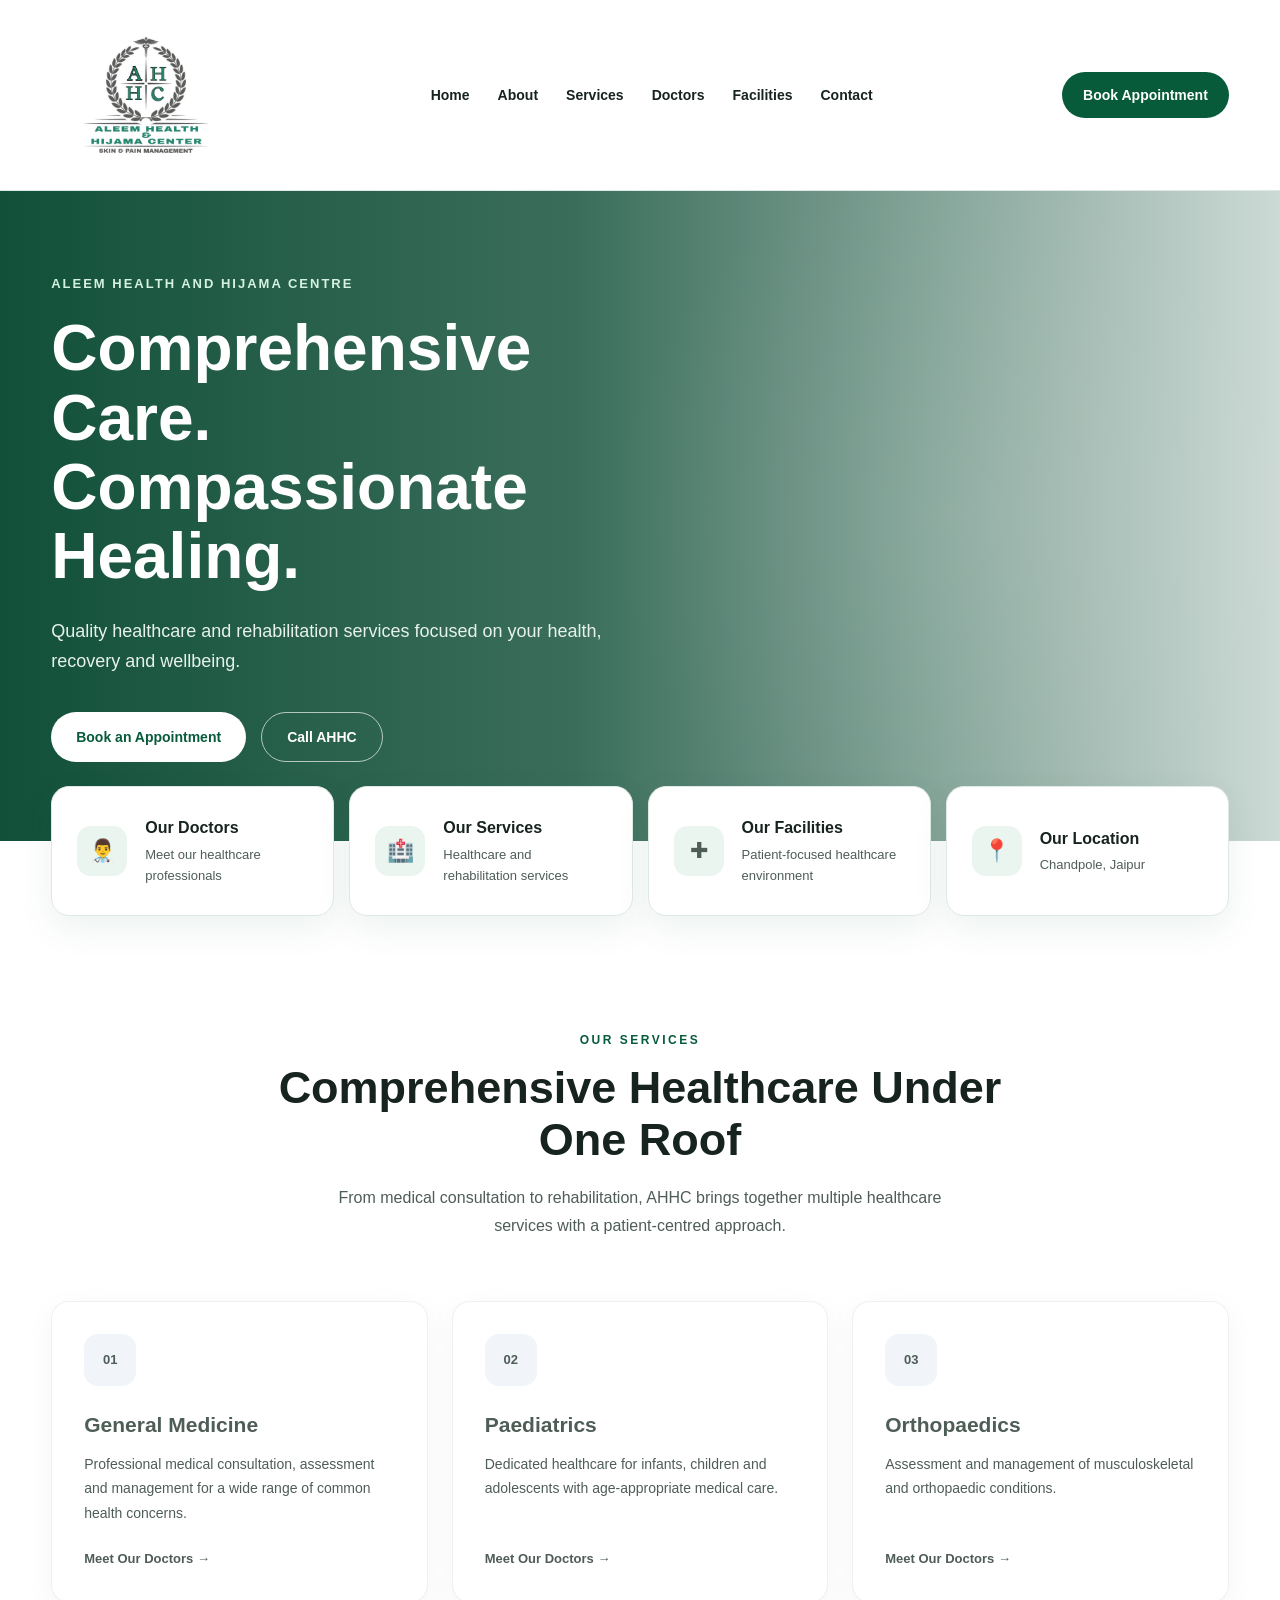
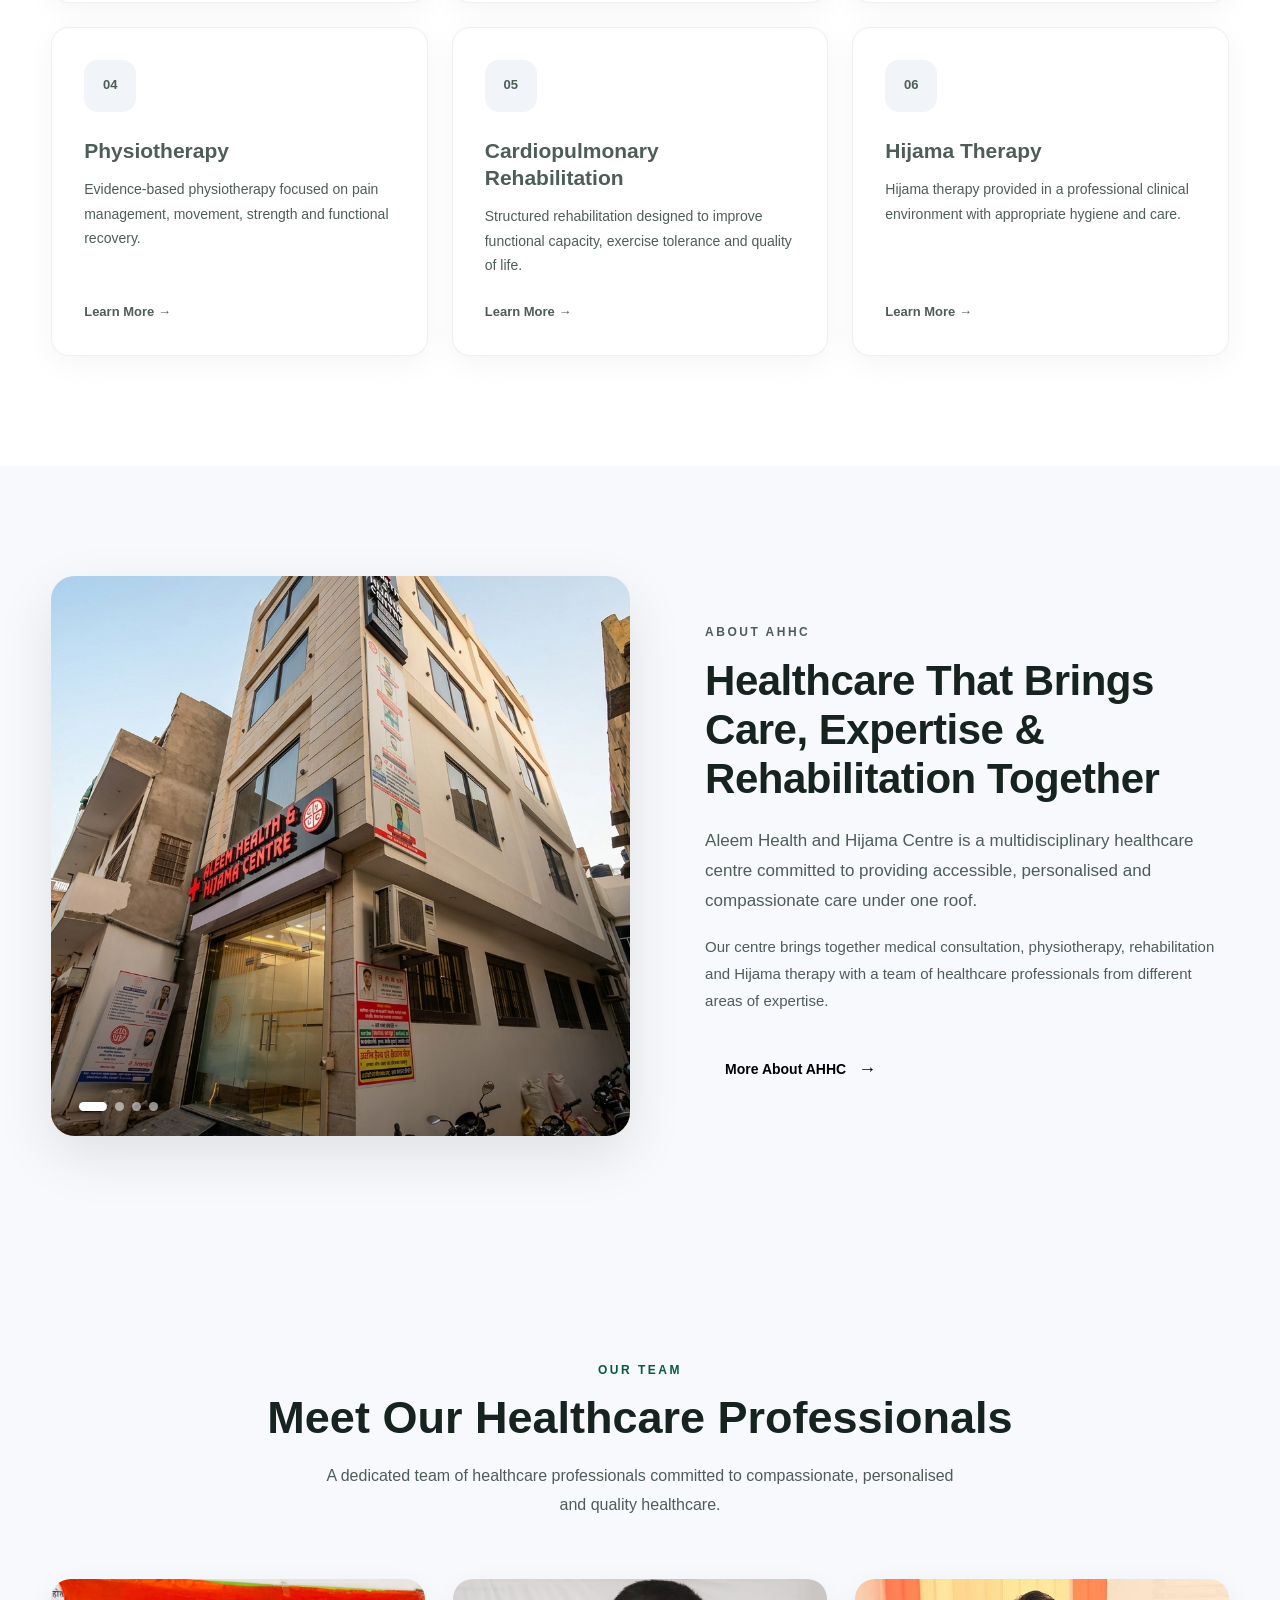
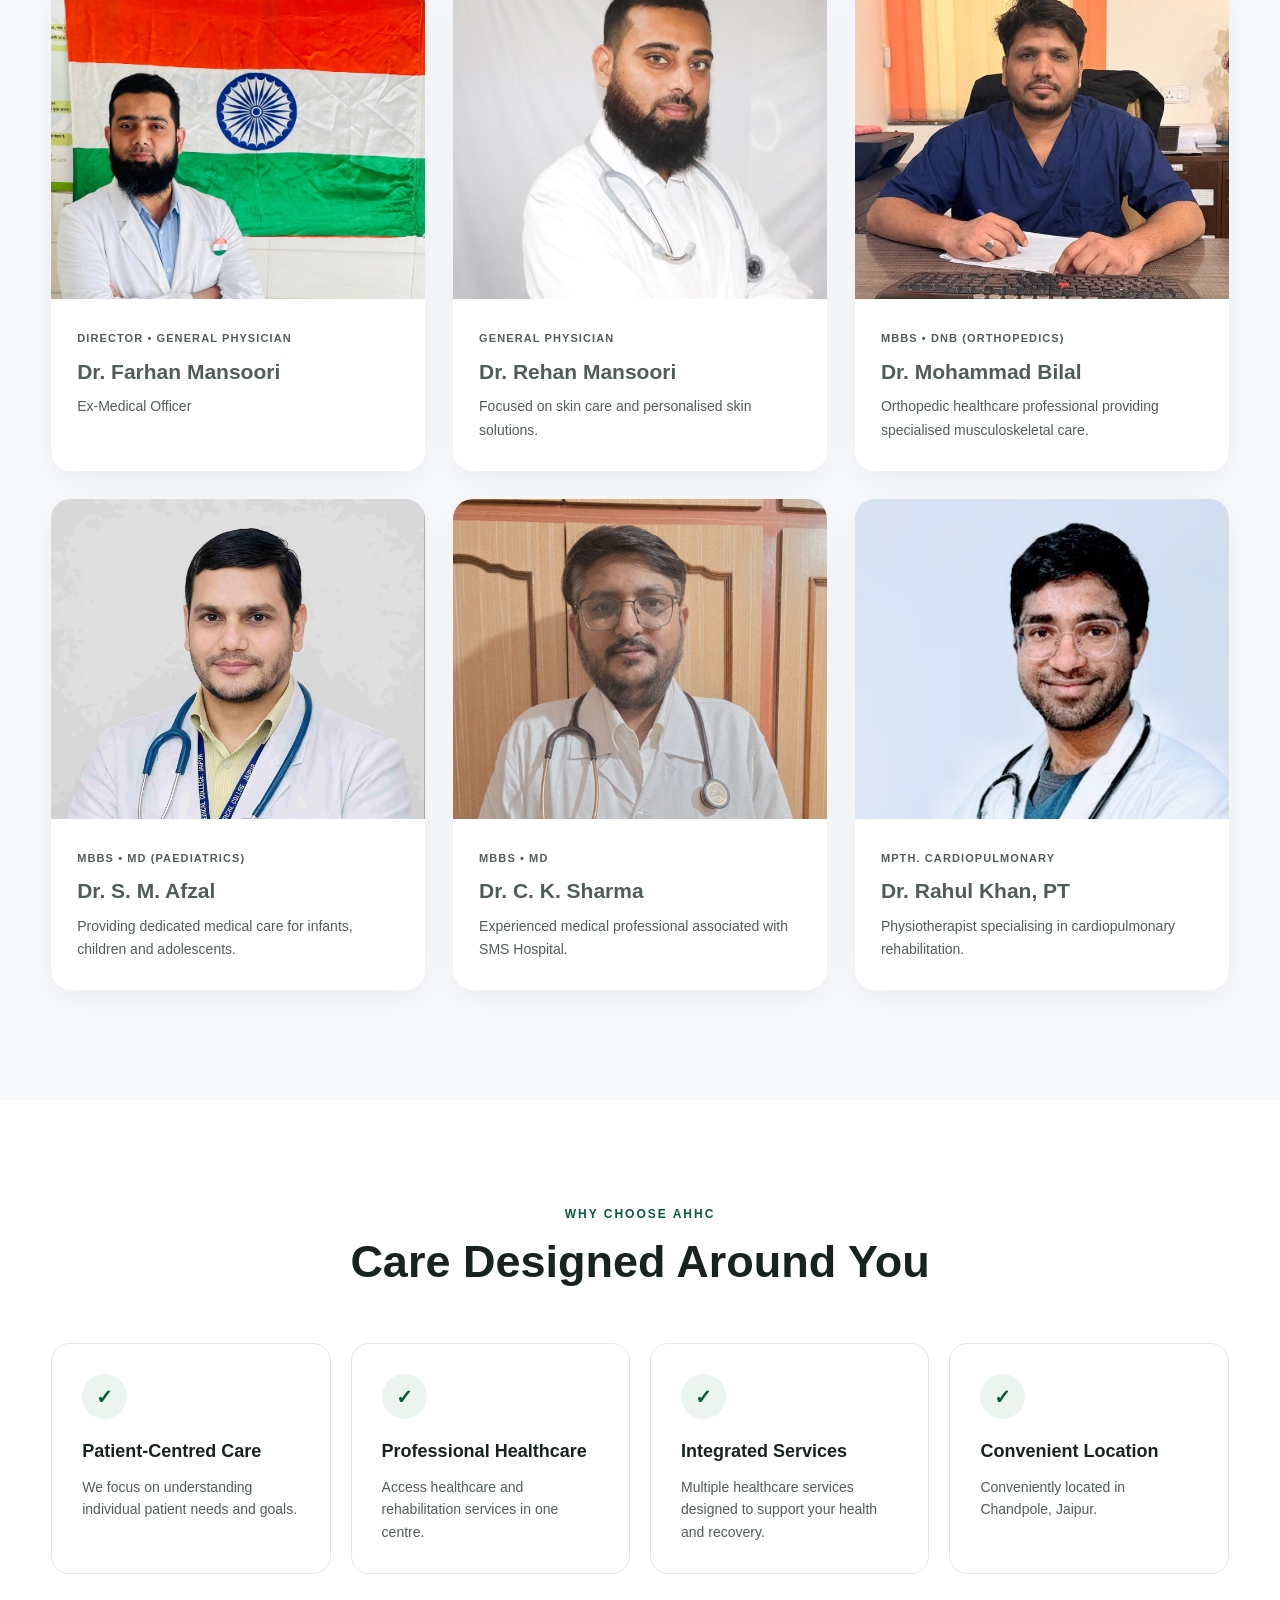
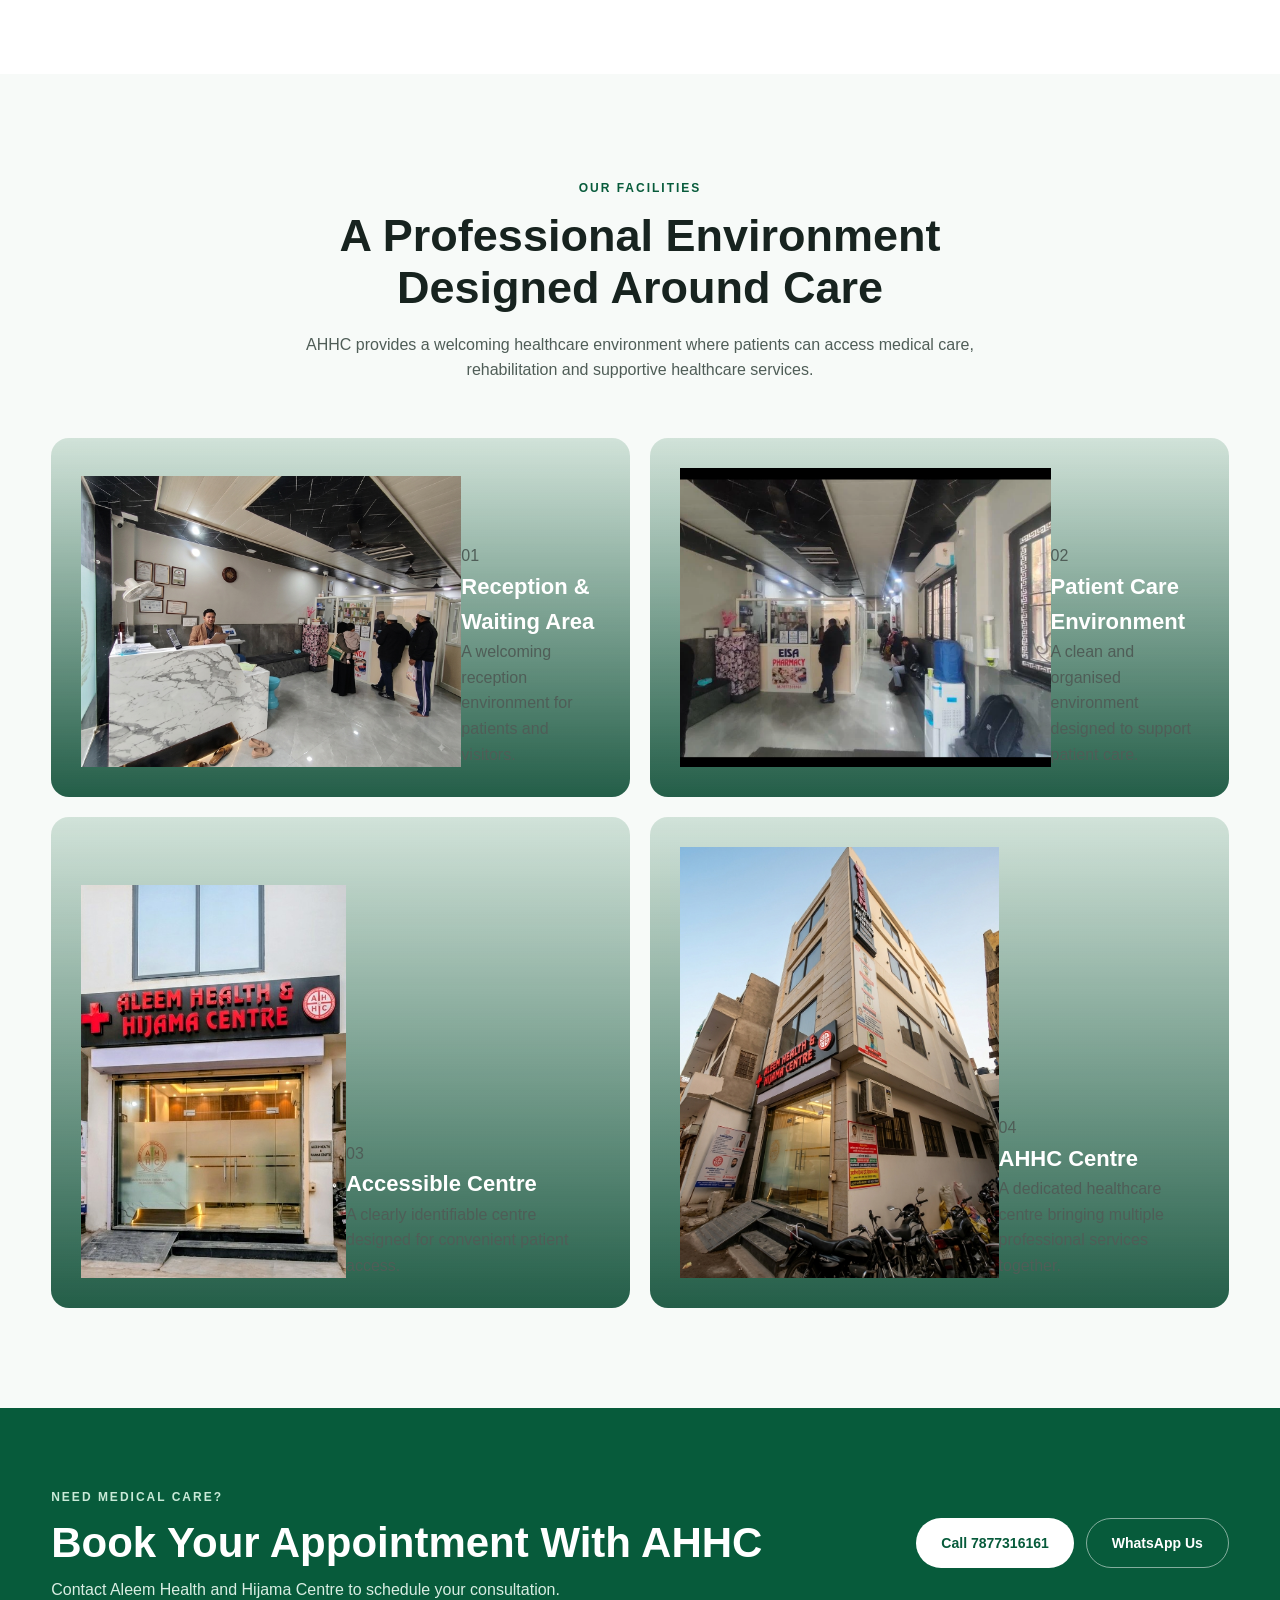
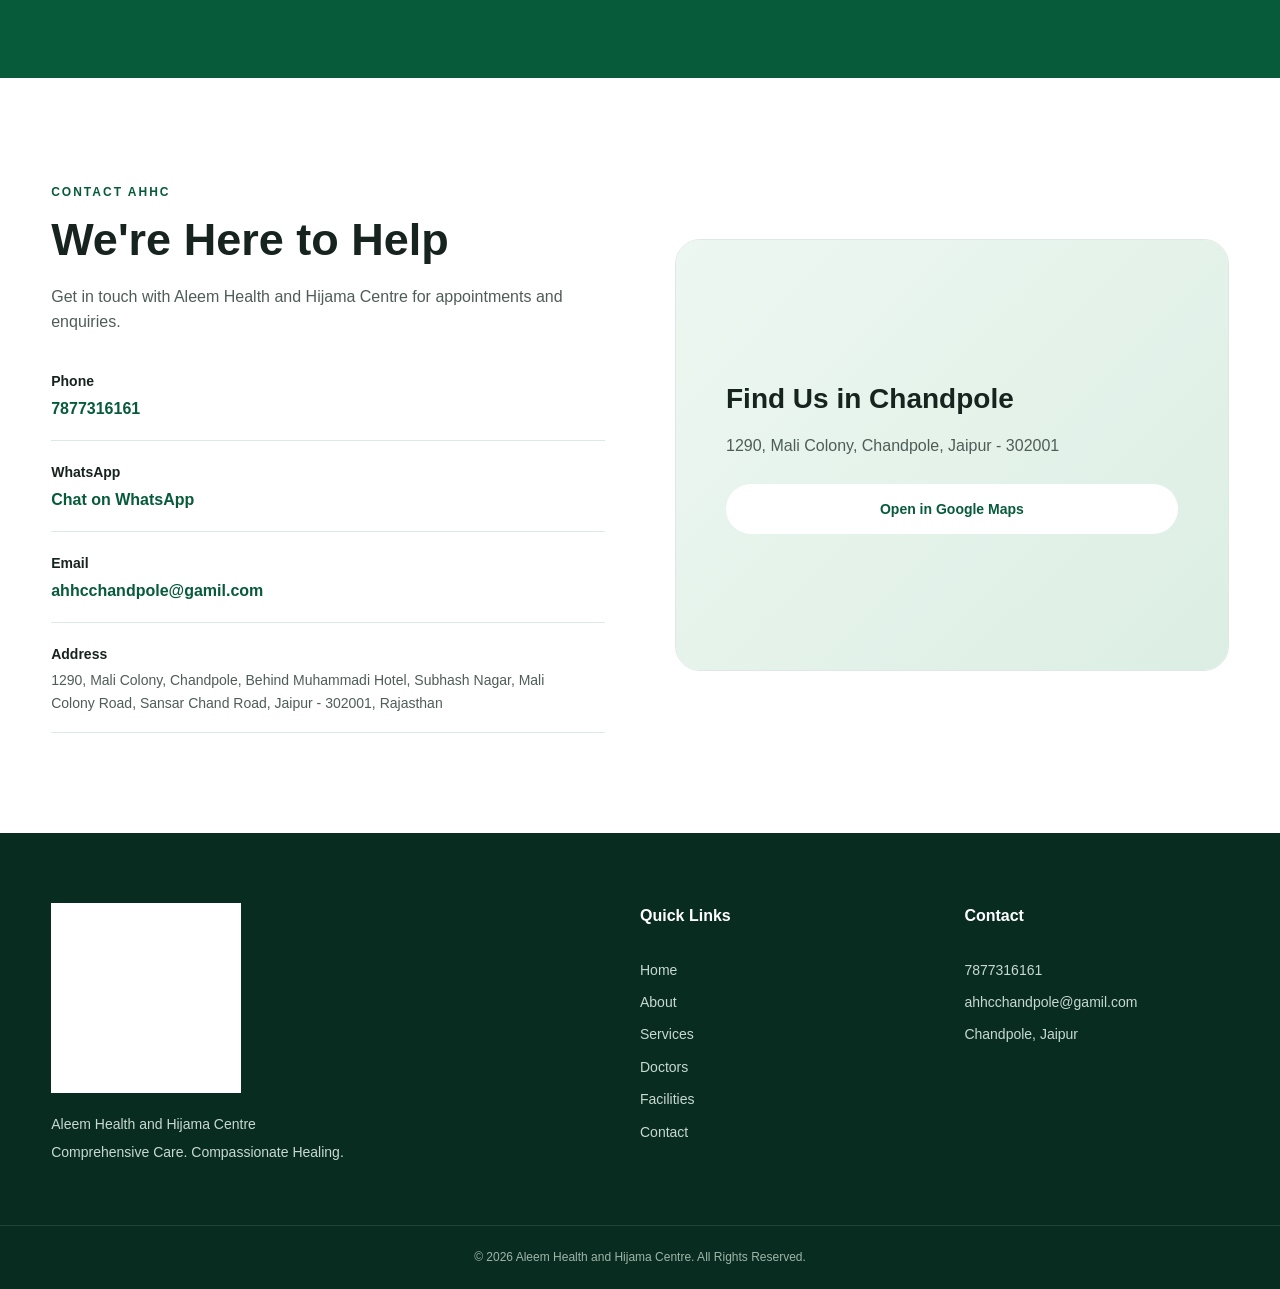
==== index.html @ 887fc0c7 "Update index.html" ====
<!DOCTYPE html>
<html lang="en">

<head>
    <meta charset="UTF-8">

    <meta name="viewport" content="width=device-width, initial-scale=1.0">

    <meta name="description"
        content="Aleem Health and Hijama Centre, Chandpole, Jaipur - Healthcare, Hijama, Physiotherapy and Rehabilitation Services.">

    <meta name="keywords"
        content="Aleem Health and Hijama Centre, AHHC, Hijama, Physiotherapy, Rehabilitation, Chandpole Jaipur">

    <meta name="author" content="Aleem Health and Hijama Centre">

    <title>Aleem Health and Hijama Centre | Chandpole, Jaipur</title>

    <!-- Main CSS -->
    <link rel="stylesheet" href="css/style.css">
</head>

<body>

    <!-- ================= HEADER ================= -->

    <header class="site-header">

        <div class="container header-container">

            <!-- Logo -->
            <a href="index.html" class="logo">
                <img src="images/logo.png"
                    alt="Aleem Health and Hijama Centre Logo">
            </a>

            <!-- Navigation -->
            <nav class="main-nav">

                <a href="#home">Home</a>
                <a href="#about">About</a>
                <a href="#services">Services</a>
                <a href="#doctors">Doctors</a>
                <a href="#facilities">Facilities</a>
                <a href="#contact">Contact</a>

            </nav>

            <!-- Appointment Button -->
            <a href="#appointment" class="header-button">
                Book Appointment
            </a>

            <!-- Mobile Menu Button -->
            <button class="menu-toggle" aria-label="Open Menu">
                ☰
            </button>

        </div>

    </header>


    <!-- ================= HERO SECTION ================= -->

    <main>

        <section class="hero" id="home">

            <div class="hero-overlay"></div>

            <div class="container hero-container">

                <div class="hero-content">

                    <p class="hero-label">
                        ALEEM HEALTH AND HIJAMA CENTRE
                    </p>

                    <h1>
                        Comprehensive Care.<br>
                        Compassionate Healing.
                    </h1>

                    <p class="hero-description">
                        Quality healthcare and rehabilitation services
                        focused on your health, recovery and wellbeing.
                    </p>

                    <div class="hero-buttons">

                        <a href="#appointment" class="primary-button">
                            Book an Appointment
                        </a>

                        <a href="tel:+917877316161" class="secondary-button">
                            Call AHHC
                        </a>

                    </div>

                </div>

            </div>

        </section>


        <!-- ================= QUICK INFORMATION ================= -->

        <section class="quick-info">

            <div class="container quick-info-grid">

                <a href="#doctors" class="info-card">

                    <div class="info-icon">
                        👨‍⚕️
                    </div>

                    <div>
                        <h3>Our Doctors</h3>
                        <p>
                            Meet our healthcare professionals
                        </p>
                    </div>

                </a>


                <a href="#services" class="info-card">

                    <div class="info-icon">
                        🏥
                    </div>

                    <div>
                        <h3>Our Services</h3>
                        <p>
                            Healthcare and rehabilitation services
                        </p>
                    </div>

                </a>


                <a href="#facilities" class="info-card">

                    <div class="info-icon">
                        ✚
                    </div>

                    <div>
                        <h3>Our Facilities</h3>
                        <p>
                            Patient-focused healthcare environment
                        </p>
                    </div>

                </a>


                <a href="#contact" class="info-card">

                    <div class="info-icon">
                        📍
                    </div>

                    <div>
                        <h3>Our Location</h3>
                        <p>
                            Chandpole, Jaipur
                        </p>
                    </div>

                </a>

            </div>

        </section>
        <!-- ================= SERVICES SECTION ================= -->

<section class="services-section" id="services">

    <div class="container">

        <div class="section-heading">

            <span>OUR SERVICES</span>

            <h2>
                Comprehensive Healthcare Under One Roof
            </h2>

            <p>
                From medical consultation to rehabilitation,
                AHHC brings together multiple healthcare
                services with a patient-centred approach.
            </p>

        </div>


        <div class="services-grid">


            <!-- ================= SERVICE 1 ================= -->

            <article class="service-card">

                <div class="service-icon">
                    <span>01</span>
                </div>

                <div class="service-content">

                    <h3>
                        General Medicine
                    </h3>

                    <p>
                        Professional medical consultation,
                        assessment and management for a wide
                        range of common health concerns.
                    </p>

                    <a href="#doctors">
                        Meet Our Doctors →
                    </a>

                </div>

            </article>


            <!-- ================= SERVICE 2 ================= -->

            <article class="service-card">

                <div class="service-icon">
                    <span>02</span>
                </div>

                <div class="service-content">

                    <h3>
                        Paediatrics
                    </h3>

                    <p>
                        Dedicated healthcare for infants,
                        children and adolescents with
                        age-appropriate medical care.
                    </p>

                    <a href="#doctors">
                        Meet Our Doctors →
                    </a>

                </div>

            </article>


            <!-- ================= SERVICE 3 ================= -->

            <article class="service-card">

                <div class="service-icon">
                    <span>03</span>
                </div>

                <div class="service-content">

                    <h3>
                        Orthopaedics
                    </h3>

                    <p>
                        Assessment and management of
                        musculoskeletal and orthopaedic
                        conditions.
                    </p>

                    <a href="#doctors">
                        Meet Our Doctors →
                    </a>

                </div>

            </article>


            <!-- ================= SERVICE 4 ================= -->

            <article class="service-card">

                <div class="service-icon">
                    <span>04</span>
                </div>

                <div class="service-content">

                    <h3>
                        Physiotherapy
                    </h3>

                    <p>
                        Evidence-based physiotherapy focused
                        on pain management, movement,
                        strength and functional recovery.
                    </p>

                    <a href="#contact">
                        Learn More →
                    </a>

                </div>

            </article>


            <!-- ================= SERVICE 5 ================= -->

            <article class="service-card">

                <div class="service-icon">
                    <span>05</span>
                </div>

                <div class="service-content">

                    <h3>
                        Cardiopulmonary Rehabilitation
                    </h3>

                    <p>
                        Structured rehabilitation designed
                        to improve functional capacity,
                        exercise tolerance and quality of life.
                    </p>

                    <a href="#contact">
                        Learn More →
                    </a>

                </div>

            </article>


            <!-- ================= SERVICE 6 ================= -->

            <article class="service-card">

                <div class="service-icon">
                    <span>06</span>
                </div>

                <div class="service-content">

                    <h3>
                        Hijama Therapy
                    </h3>

                    <p>
                        Hijama therapy provided in a
                        professional clinical environment
                        with appropriate hygiene and care.
                    </p>

                    <a href="#contact">
                        Learn More →
                    </a>

                </div>

            </article>


        </div>

    </div>

</section>
<!-- ================= ABOUT AHHC SECTION ================= -->

<section class="about-section" id="about">

    <div class="container">

        <div class="about-layout">


            <!-- ================= IMAGE SLIDESHOW ================= -->

            <div class="about-gallery">

                <div class="about-slider" aria-label="AHHC Centre Gallery">


                    <!-- Slide 1 -->

                    <div class="about-slide active">

                        <img
                            src="images/ahhc-building.png"
                            alt="Aleem Health and Hijama Centre building"
                        >

                    </div>


                    <!-- Slide 2 -->

                    <div class="about-slide">

                        <img
                            src="images/ahhc-reception.png"
                            alt="Reception area at Aleem Health and Hijama Centre"
                        >

                    </div>


                    <!-- Slide 3 -->

                    <div class="about-slide">

                        <img
                            src="images/ahhc-entrance.png"
                            alt="Entrance of Aleem Health and Hijama Centre"
                        >

                    </div>


                    <!-- Slide 4 -->

                    <div class="about-slide">

                        <img
                            src="images/ahhc-interior.png"
                            alt="Interior corridor of Aleem Health and Hijama Centre"
                        >

                    </div>


                    <!-- Slide Indicators -->

                    <div class="about-dots">

                        <button
                            class="about-dot active"
                            type="button"
                            aria-label="Show slide 1"
                            data-slide="0">
                        </button>

                        <button
                            class="about-dot"
                            type="button"
                            aria-label="Show slide 2"
                            data-slide="1">
                        </button>

                        <button
                            class="about-dot"
                            type="button"
                            aria-label="Show slide 3"
                            data-slide="2">
                        </button>

                        <button
                            class="about-dot"
                            type="button"
                            aria-label="Show slide 4"
                            data-slide="3">
                        </button>

                    </div>

                </div>

            </div>


            <!-- ================= ABOUT CONTENT ================= -->

            <div class="about-content">

                <span class="about-label">
                    ABOUT AHHC
                </span>


                <h2>
                    Healthcare That Brings
                    Care, Expertise &amp;
                    Rehabilitation Together
                </h2>


                <p class="about-intro">

                    Aleem Health and Hijama Centre is a
                    multidisciplinary healthcare centre committed
                    to providing accessible, personalised and
                    compassionate care under one roof.

                </p>


                <p>

                    Our centre brings together medical
                    consultation, physiotherapy, rehabilitation
                    and Hijama therapy with a team of healthcare
                    professionals from different areas of
                    expertise.

                </p>


                <!-- More About Hidden Content -->

                <div class="more-about-content" id="more-about-content">

                    <p>

                        At AHHC, we believe that healthcare should
                        look beyond treating a single complaint.
                        Our approach focuses on understanding the
                        individual, identifying their healthcare
                        needs and guiding them towards appropriate
                        professional care.

                    </p>

                    <p>

                        With a patient-centred environment,
                        experienced professionals and a focus on
                        responsible healthcare practices, AHHC aims
                        to make quality healthcare more approachable
                        for individuals and families.

                    </p>

                </div>


                <!-- More About Button -->

                <button
                    class="more-about-button"
                    id="more-about-button"
                    type="button"
                    aria-expanded="false"
                    aria-controls="more-about-content">

                    <span>
                        More About AHHC
                    </span>

                    <span class="more-about-arrow">
                        →
                    </span>

                </button>


            </div>

        </div>

    </div>

</section>
<!-- ================= DOCTORS SECTION ================= -->

<section class="doctors-section" id="doctors">

    <div class="container">

        <div class="section-heading">

            <span>OUR TEAM</span>

            <h2>
                Meet Our Healthcare Professionals
            </h2>

            <p>
                A dedicated team of healthcare professionals committed
                to compassionate, personalised and quality healthcare.
            </p>

        </div>


        <div class="doctors-grid">


            <!-- ================= DR. FARHAN MANSOORI ================= -->

            <article class="doctor-card">

                <div class="doctor-image">

                    <img
                        src="images/doctors/dr-farhan-mansoori.jpg"
                        alt="Dr. Farhan Mansoori - General Physician"
                    >

                </div>

                <div class="doctor-info">

                    <span>
                        Director • General Physician
                    </span>

                    <h3>
                        Dr. Farhan Mansoori
                    </h3>

                    <p>
                        Ex-Medical Officer
                    </p>

                </div>

            </article>


            <!-- ================= DR. REHAN MANSOORI ================= -->

            <article class="doctor-card">

                <div class="doctor-image">

                    <img
                        src="images/doctors/dr-rehan-mansoori.jpg"
                        alt="Dr. Rehan Mansoori - General Physician"
                    >

                </div>

                <div class="doctor-info">

                    <span>
                        General Physician
                    </span>

                    <h3>
                        Dr. Rehan Mansoori
                    </h3>

                    <p>
                        Focused on skin care and personalised
                        skin solutions.
                    </p>

                </div>

            </article>


            <!-- ================= DR. MOHAMMAD BILAL ================= -->

            <article class="doctor-card">

                <div class="doctor-image">

                    <img
                        src="images/doctors/dr-mohammad-bilal.jpg"
                        alt="Dr. Mohammad Bilal - Orthopedic Specialist"
                    >

                </div>

                <div class="doctor-info">

                    <span>
                        MBBS • DNB (Orthopedics)
                    </span>

                    <h3>
                        Dr. Mohammad Bilal
                    </h3>

                    <p>
                        Orthopedic healthcare professional providing
                        specialised musculoskeletal care.
                    </p>

                </div>

            </article>


            <!-- ================= DR. S. M. AFZAL ================= -->

            <article class="doctor-card">

                <div class="doctor-image">

                    <img
                        src="images/doctors/dr-s-m-afzal.jpg"
                        alt="Dr. S. M. Afzal - Paediatrician"
                    >

                </div>

                <div class="doctor-info">

                    <span>
                        MBBS • MD (Paediatrics)
                    </span>

                    <h3>
                        Dr. S. M. Afzal
                    </h3>

                    <p>
                        Providing dedicated medical care for infants,
                        children and adolescents.
                    </p>

                </div>

            </article>


            <!-- ================= DR. C. K. SHARMA ================= -->

            <article class="doctor-card">

                <div class="doctor-image">

                    <img
                        src="images/doctors/dr-c-k-sharma.jpg"
                        alt="Dr. C. K. Sharma"
                    >

                </div>

                <div class="doctor-info">

                    <span>
                        MBBS • MD
                    </span>

                    <h3>
                        Dr. C. K. Sharma
                    </h3>

                    <p>
                        Experienced medical professional associated
                        with SMS Hospital.
                    </p>

                </div>

            </article>


            <!-- ================= DR. RAHUL KHAN ================= -->

            <article class="doctor-card">

                <div class="doctor-image">

                    <img
                        src="images/doctors/dr-rahul-khan-pt.jpg"
                        alt="Dr. Rahul Khan - Physiotherapist"
                    >

                </div>

                <div class="doctor-info">

                    <span>
                        MPTh. Cardiopulmonary
                    </span>

                    <h3>
                        Dr. Rahul Khan, PT
                    </h3>

                    <p>
                        Physiotherapist specialising in
                        cardiopulmonary rehabilitation.
                    </p>

                </div>

            </article>


        </div>

    </div>

</section>



        <!-- ================= WHY CHOOSE US ================= -->

        <section class="why-us-section">

            <div class="container">

                <div class="section-heading">

                    <span>WHY CHOOSE AHHC</span>

                    <h2>
                        Care Designed Around You
                    </h2>

                </div>


                <div class="why-us-grid">

                    <div class="why-card">

                        <div class="why-icon">
                            ✓
                        </div>

                        <h3>
                            Patient-Centred Care
                        </h3>

                        <p>
                            We focus on understanding individual
                            patient needs and goals.
                        </p>

                    </div>


                    <div class="why-card">

                        <div class="why-icon">
                            ✓
                        </div>

                        <h3>
                            Professional Healthcare
                        </h3>

                        <p>
                            Access healthcare and rehabilitation
                            services in one centre.
                        </p>

                    </div>


                    <div class="why-card">

                        <div class="why-icon">
                            ✓
                        </div>

                        <h3>
                            Integrated Services
                        </h3>

                        <p>
                            Multiple healthcare services designed
                            to support your health and recovery.
                        </p>

                    </div>


                    <div class="why-card">

                        <div class="why-icon">
                            ✓
                        </div>

                        <h3>
                            Convenient Location
                        </h3>

                        <p>
                            Conveniently located in Chandpole,
                            Jaipur.
                        </p>

                    </div>

                </div>

            </div>

        </section>

<!-- ================= FACILITIES SECTION ================= -->

<section class="facilities-section" id="facilities">

    <div class="container">

        <div class="section-heading">

            <span>OUR FACILITIES</span>

            <h2>
                A Professional Environment Designed Around Care
            </h2>

            <p>
                AHHC provides a welcoming healthcare environment
                where patients can access medical care,
                rehabilitation and supportive healthcare services.
            </p>

        </div>


        <div class="facilities-grid">


            <!-- ================= FACILITY 1 ================= -->

            <article class="facility-card facility-large">

                <div class="facility-image">

                    <img
                        src="images/ahhc-reception.png"
                        alt="Reception and waiting area at AHHC"
                    >

                </div>

                <div class="facility-overlay">

                    <span>
                        01
                    </span>

                    <h3>
                        Reception &amp; Waiting Area
                    </h3>

                    <p>
                        A welcoming reception environment
                        for patients and visitors.
                    </p>

                </div>

            </article>


            <!-- ================= FACILITY 2 ================= -->

            <article class="facility-card">

                <div class="facility-image">

                    <img
                        src="images/ahhc-interior.png"
                        alt="Interior area of AHHC"
                    >

                </div>

                <div class="facility-overlay">

                    <span>
                        02
                    </span>

                    <h3>
                        Patient Care Environment
                    </h3>

                    <p>
                        A clean and organised environment
                        designed to support patient care.
                    </p>

                </div>

            </article>


            <!-- ================= FACILITY 3 ================= -->

            <article class="facility-card">

                <div class="facility-image">

                    <img
                        src="images/ahhc-entrance.png"
                        alt="Main entrance of AHHC"
                    >

                </div>

                <div class="facility-overlay">

                    <span>
                        03
                    </span>

                    <h3>
                        Accessible Centre
                    </h3>

                    <p>
                        A clearly identifiable centre designed
                        for convenient patient access.
                    </p>

                </div>

            </article>


            <!-- ================= FACILITY 4 ================= -->

            <article class="facility-card facility-wide">

                <div class="facility-image">

                    <img
                        src="images/ahhc-building.png"
                        alt="Aleem Health and Hijama Centre building"
                    >

                </div>

                <div class="facility-overlay">

                    <span>
                        04
                    </span>

                    <h3>
                        AHHC Centre
                    </h3>

                    <p>
                        A dedicated healthcare centre bringing
                        multiple professional services together.
                    </p>

                </div>

            </article>


        </div>

    </div>

</section>



        <!-- ================= APPOINTMENT CTA ================= -->

        <section class="appointment-section" id="appointment">

            <div class="container appointment-container">

                <div>

                    <span>
                        NEED MEDICAL CARE?
                    </span>

                    <h2>
                        Book Your Appointment With AHHC
                    </h2>

                    <p>
                        Contact Aleem Health and Hijama Centre
                        to schedule your consultation.
                    </p>

                </div>


                <div class="appointment-buttons">

                    <a href="tel:+917877316161"
                        class="primary-button">
                        Call 7877316161
                    </a>

                    <a href="https://wa.me/917877316161"
                        target="_blank"
                        class="secondary-button">
                        WhatsApp Us
                    </a>

                </div>

            </div>

        </section>


        <!-- ================= CONTACT SECTION ================= -->

        <section class="contact-section" id="contact">

            <div class="container contact-grid">

                <div class="contact-content">

                    <span class="section-label">
                        CONTACT AHHC
                    </span>

                    <h2>
                        We're Here to Help
                    </h2>

                    <p>
                        Get in touch with Aleem Health and Hijama
                        Centre for appointments and enquiries.
                    </p>


                    <div class="contact-details">

                        <div class="contact-item">

                            <strong>
                                Phone
                            </strong>

                            <a href="tel:+917877316161">
                                7877316161
                            </a>

                        </div>


                        <div class="contact-item">

                            <strong>
                                WhatsApp
                            </strong>

                            <a href="https://wa.me/917877316161"
                                target="_blank">
                                Chat on WhatsApp
                            </a>

                        </div>


                        <div class="contact-item">

                            <strong>
                                Email
                            </strong>

                            <a href="mailto:ahhcchandpole@gamil.com">
                                ahhcchandpole@gamil.com
                            </a>

                        </div>


                        <div class="contact-item">

                            <strong>
                                Address
                            </strong>

                            <p>
                                1290, Mali Colony, Chandpole,
                                Behind Muhammadi Hotel,
                                Subhash Nagar, Mali Colony Road,
                                Sansar Chand Road,
                                Jaipur - 302001, Rajasthan
                            </p>

                        </div>

                    </div>

                </div>


                <!-- Google Map will be added later -->

                <div class="map-container">

                    <div class="map-placeholder">

                        <h3>
                            Find Us in Chandpole
                        </h3>

                        <p>
                            1290, Mali Colony, Chandpole,
                            Jaipur - 302001
                        </p>

                        <a href="https://www.google.com/maps/search/?api=1&query=Aleem+Health+and+Hijama+Centre+Chandpole+Jaipur"
                            target="_blank"
                            class="primary-button">
                            Open in Google Maps
                        </a>

                    </div>

                </div>

            </div>

        </section>

    </main>


    <!-- ================= FOOTER ================= -->

    <footer class="site-footer">

        <div class="container footer-grid">

            <div class="footer-about">

                <img src="images/logo.png"
                    alt="Aleem Health and Hijama Centre Logo">

                <p>
                    Aleem Health and Hijama Centre
                </p>

                <p>
                    Comprehensive Care. Compassionate Healing.
                </p>

            </div>


            <div class="footer-links">

                <h3>
                    Quick Links
                </h3>

                <a href="#home">Home</a>
                <a href="#about">About</a>
                <a href="#services">Services</a>
                <a href="#doctors">Doctors</a>
                <a href="#facilities">Facilities</a>
                <a href="#contact">Contact</a>

            </div>


            <div class="footer-contact">

                <h3>
                    Contact
                </h3>

                <a href="tel:+917877316161">
                    7877316161
                </a>

                <a href="mailto:ahhcchandpole@gamil.com">
                    ahhcchandpole@gamil.com
                </a>

                <p>
                    Chandpole, Jaipur
                </p>

            </div>

        </div>


        <div class="footer-bottom">

            <p>
                © 2026 Aleem Health and Hijama Centre.
                All Rights Reserved.
            </p>

        </div>

    </footer>


    <!-- JavaScript -->
    
<script src="js/script.js"></script>
</body>
</html>
---- css/style.css ----
/* =========================================================
   AHHC - ALEEM HEALTH AND HIJAMA CENTRE
   Main Stylesheet
   ========================================================= */


/* =========================
   1. RESET & GLOBAL
   ========================= */

* {
    margin: 0;
    padding: 0;
    box-sizing: border-box;
}

:root {
    --primary-green: #075b3b;
    --dark-green: #03452d;
    --light-green: #eaf5ef;

    --navy: #102f55;
    --dark: #17231f;
    --text: #4f5d57;
    --white: #ffffff;
    --light-bg: #f7faf8;
    --border: #dfe9e3;

    --container-width: 1180px;

    --shadow: 0 12px 35px rgba(7, 91, 59, 0.08);
    --radius: 18px;
}

html {
    scroll-behavior: smooth;
}

body {
    font-family: Arial, Helvetica, sans-serif;
    color: var(--text);
    background: var(--white);
    line-height: 1.6;
}

a {
    text-decoration: none;
    color: inherit;
}

img {
    max-width: 100%;
    display: block;
}

button {
    font-family: inherit;
}

.container {
    width: min(92%, var(--container-width));
    margin: 0 auto;
}


/* =========================
   2. HEADER
   ========================= */

.site-header {
    position: sticky;
    top: 0;
    z-index: 1000;

    background: rgba(255, 255, 255, 0.96);
    backdrop-filter: blur(10px);

    border-bottom: 1px solid var(--border);
}

.header-container {
    min-height: 82px;

    display: flex;
    align-items: center;
    justify-content: space-between;

    gap: 30px;
}

.logo img {
    width: 190px;
    height: auto;
}

.main-nav {
    display: flex;
    align-items: center;
    gap: 28px;
}

.main-nav a {
    font-size: 14px;
    font-weight: 600;
    color: var(--dark);

    transition: 0.25s ease;
}

.main-nav a:hover {
    color: var(--primary-green);
}

.header-button {
    background: var(--primary-green);
    color: var(--white);

    padding: 12px 21px;

    border-radius: 30px;

    font-size: 14px;
    font-weight: 700;

    transition: 0.25s ease;
}

.header-button:hover {
    background: var(--dark-green);
    transform: translateY(-2px);
}

.menu-toggle {
    display: none;

    border: none;
    background: none;

    font-size: 28px;
    cursor: pointer;

    color: var(--primary-green);
}


/* =========================
   3. HERO
   ========================= */

.hero {
    position: relative;

    min-height: 650px;

    display: flex;
    align-items: center;

    background:
        linear-gradient(
            90deg,
            rgba(3, 69, 45, 0.94) 0%,
            rgba(3, 69, 45, 0.78) 45%,
            rgba(3, 69, 45, 0.20) 100%
        ),
        url("../images/hero.jpg") center/cover no-repeat;

    overflow: hidden;
}

.hero-overlay {
    position: absolute;
    inset: 0;

    background:
        radial-gradient(
            circle at 75% 50%,
            rgba(255, 255, 255, 0.08),
            transparent 35%
        );
}

.hero-container {
    position: relative;
    z-index: 2;
}

.hero-content {
    max-width: 650px;
    color: var(--white);
}

.hero-label {
    display: inline-block;

    margin-bottom: 20px;

    font-size: 13px;
    font-weight: 700;
    letter-spacing: 2px;

    color: #d5f1e2;
}

.hero h1 {
    font-size: clamp(42px, 5vw, 68px);
    line-height: 1.08;

    margin-bottom: 25px;

    font-weight: 800;
}

.hero-description {
    max-width: 570px;

    font-size: 18px;
    line-height: 1.7;

    color: #e7f2ec;

    margin-bottom: 35px;
}

.hero-buttons {
    display: flex;
    align-items: center;
    gap: 15px;
}


    /* =========================
   BUTTONS
   ========================= */

.primary-button,
.secondary-button {
    display: inline-flex;
    align-items: center;
    justify-content: center;

    min-height: 50px;
    padding: 13px 25px;

    border-radius: 30px;

    font-size: 14px;
    font-weight: 700;

    transition: 0.25s ease;
}

.primary-button {
    background: var(--white);
    color: var(--primary-green);
}

.primary-button:hover {
    transform: translateY(-2px);
    box-shadow: 0 10px 25px rgba(0, 0, 0, 0.15);
}

.secondary-button {
    border: 1px solid rgba(255, 255, 255, 0.65);
    color: var(--white);
}

.secondary-button:hover {
    background: var(--white);
    color: var(--primary-green);
}


/* =========================
   4. QUICK INFO
   ========================= */

.quick-info {
    position: relative;
    z-index: 5;

    margin-top: -55px;
}

.quick-info-grid {
    display: grid;
    grid-template-columns: repeat(4, 1fr);
    gap: 15px;
}

.info-card {
    min-height: 130px;
    padding: 25px;

    display: flex;
    align-items: center;
    gap: 18px;

    background: var(--white);

    border: 1px solid var(--border);
    border-radius: var(--radius);

    box-shadow: var(--shadow);

    transition: 0.25s ease;
}

.info-card:hover {
    transform: translateY(-6px);
    border-color: #bcd8ca;
}

.info-icon {
    width: 50px;
    height: 50px;

    flex-shrink: 0;

    display: flex;
    align-items: center;
    justify-content: center;

    border-radius: 14px;

    background: var(--light-green);

    font-size: 22px;
}

.info-card h3 {
    font-size: 16px;
    color: var(--dark);
    margin-bottom: 4px;
}

.info-card p {
    font-size: 13px;
}


/* =========================
   5. SECTION COMMON
   ========================= */

.services-section,
.about-section,
.doctors-section,
.why-us-section,
.facilities-section,
.contact-section {
    padding: 100px 0;
}

.section-heading {
    max-width: 700px;
    margin: 0 auto 55px;
    text-align: center;
}

.section-heading span,
.section-label {
    display: inline-block;

    margin-bottom: 12px;

    color: var(--primary-green);

    font-size: 12px;
    font-weight: 800;

    letter-spacing: 2px;
}

.section-heading h2,
.about-content h2,
.contact-content h2 {
    color: var(--dark);

    font-size: clamp(32px, 4vw, 45px);
    line-height: 1.15;

    margin-bottom: 18px;
}

.section-heading p {
    font-size: 16px;
    color: var(--text);
}

/* ========================================
   SERVICES SECTION
======================================== */

.services-section {
    padding: 110px 0;
    background: #ffffff;
}


/* ========================================
   SERVICES HEADING
======================================== */

.services-section .section-heading {
    max-width: 760px;
    margin: 0 auto 60px;
    text-align: center;
}

.services-section .section-heading span {
    display: inline-block;
    margin-bottom: 12px;

    font-size: 12px;
    font-weight: 800;
    letter-spacing: 2.5px;
    text-transform: uppercase;
}

.services-section .section-heading h2 {
    margin: 0 0 18px;
}

.services-section .section-heading p {
    max-width: 650px;
    margin: 0 auto;

    line-height: 1.8;
}


/* ========================================
   SERVICES GRID
======================================== */

.services-grid {
    display: grid;

    grid-template-columns: repeat(3, 1fr);

    gap: 24px;
}


/* ========================================
   SERVICE CARD
======================================== */

.service-card {
    position: relative;

    display: flex;
    flex-direction: column;

    min-height: 300px;

    padding: 32px;

    background: #ffffff;

    border: 1px solid rgba(0, 0, 0, 0.06);

    border-radius: 18px;

    box-shadow:
        0 8px 30px rgba(0, 0, 0, 0.045);

    transition:
        transform 0.3s ease,
        box-shadow 0.3s ease;
}

.service-card:hover {
    transform: translateY(-7px);

    box-shadow:
        0 18px 40px rgba(0, 0, 0, 0.09);
}


/* ========================================
   SERVICE NUMBER
======================================== */

.service-icon {
    display: flex;

    align-items: center;
    justify-content: center;

    width: 52px;
    height: 52px;

    margin-bottom: 25px;

    border-radius: 14px;

    background: #f1f5f9;
}

.service-icon span {
    font-size: 13px;
    font-weight: 800;
}


/* ========================================
   SERVICE CONTENT
======================================== */

.service-content {
    display: flex;
    flex-direction: column;

    flex: 1;
}

.service-content h3 {
    margin: 0 0 13px;

    font-size: 21px;

    line-height: 1.3;
}

.service-content p {
    margin: 0 0 24px;

    font-size: 14px;

    line-height: 1.75;
}

.service-content a {
    margin-top: auto;

    font-size: 13px;

    font-weight: 700;

    text-decoration: none;

    transition: opacity 0.3s ease;
}

.service-content a:hover {
    opacity: 0.7;
}


/* ========================================
   TABLET
======================================== */

@media (max-width: 1000px) {

    .services-grid {
        grid-template-columns: repeat(2, 1fr);
    }

}


/* ========================================
   MOBILE
======================================== */

@media (max-width: 650px) {

    .services-section {
        padding: 80px 0;
    }

    .services-grid {
        grid-template-columns: 1fr;
        gap: 20px;
    }

    .service-card {
        min-height: auto;
        padding: 28px;
    }

}
/* =========================
   
/* ========================================
   ABOUT AHHC SECTION
======================================== */

.about-section {
    padding: 110px 0;
    background: #f7f9fc;
}


/* ========================================
   ABOUT LAYOUT
======================================== */

.about-layout {
    display: grid;

    grid-template-columns: 1.05fr 0.95fr;

    align-items: center;

    gap: 75px;
}


/* ========================================
   ABOUT IMAGE SLIDER
======================================== */

.about-gallery {
    width: 100%;
}

.about-slider {
    position: relative;

    width: 100%;
    height: 560px;

    overflow: hidden;

    border-radius: 24px;

    background: #e9eef3;

    box-shadow:
        0 20px 55px rgba(0, 0, 0, 0.10);
}


/* ========================================
   SLIDES
======================================== */

.about-slide {
    position: absolute;

    inset: 0;

    opacity: 0;

    visibility: hidden;

    transition:
        opacity 0.9s ease,
        visibility 0.9s ease;
}

.about-slide.active {
    opacity: 1;

    visibility: visible;

    z-index: 1;
}


/* ========================================
   SLIDE IMAGES
======================================== */

.about-slide img {
    width: 100%;
    height: 100%;

    display: block;

    object-fit: cover;

    transform: scale(1.04);

    transition:
        transform 5s ease;
}

.about-slide.active img {
    transform: scale(1);
}


/* ========================================
   SLIDE OVERLAY
======================================== */

.about-slider::after {
    content: "";

    position: absolute;

    inset: 0;

    z-index: 2;

    pointer-events: none;

    background:
        linear-gradient(
            to bottom,
            transparent 55%,
            rgba(0, 0, 0, 0.30)
        );
}


/* ========================================
   SLIDE INDICATORS
======================================== */

.about-dots {
    position: absolute;

    left: 28px;
    bottom: 25px;

    z-index: 5;

    display: flex;

    align-items: center;

    gap: 8px;
}

.about-dot {
    width: 9px;
    height: 9px;

    padding: 0;

    border: none;

    border-radius: 50%;

    background: rgba(255, 255, 255, 0.55);

    cursor: pointer;

    transition:
        width 0.3s ease,
        background 0.3s ease;
}

.about-dot.active {
    width: 28px;

    border-radius: 10px;

    background: #ffffff;
}


/* ========================================
   ABOUT CONTENT
======================================== */

.about-content {
    max-width: 600px;
}

.about-label {
    display: inline-block;

    margin-bottom: 15px;

    font-size: 12px;

    font-weight: 800;

    letter-spacing: 2.5px;

    text-transform: uppercase;
}


.about-content h2 {
    margin: 0 0 23px;

    font-size: 42px;

    line-height: 1.16;

    letter-spacing: -0.5px;
}


.about-content p {
    margin: 0 0 17px;

    font-size: 15px;

    line-height: 1.8;
}


.about-content .about-intro {
    font-size: 17px;

    line-height: 1.75;
}


/* ========================================
   MORE ABOUT CONTENT
======================================== */

.more-about-content {
    max-height: 0;

    overflow: hidden;

    opacity: 0;

    transition:
        max-height 0.6s ease,
        opacity 0.4s ease;
}

.more-about-content.open {
    max-height: 500px;

    opacity: 1;

    margin-top: 5px;
}


/* ========================================
   MORE ABOUT BUTTON
======================================== */

.more-about-button {
    display: inline-flex;

    align-items: center;

    gap: 12px;

    margin-top: 14px;

    padding: 14px 20px;

    border: none;

    border-radius: 8px;

    background: transparent;

    font-family: inherit;

    font-size: 14px;

    font-weight: 800;

    cursor: pointer;

    transition:
        gap 0.3s ease,
        opacity 0.3s ease;
}

.more-about-button:hover {
    gap: 17px;

    opacity: 0.75;
}

.more-about-arrow {
    font-size: 18px;

    transition:
        transform 0.3s ease;
}

.more-about-button.active .more-about-arrow {
    transform: rotate(90deg);
}


/* ========================================
   TABLET
======================================== */

@media (max-width: 1000px) {

    .about-layout {
        grid-template-columns: 1fr;

        gap: 50px;
    }

    .about-content {
        max-width: 750px;
    }

    .about-slider {
        height: 520px;
    }

    .about-content h2 {
        font-size: 36px;
    }

}


/* ========================================
   MOBILE
======================================== */

@media (max-width: 650px) {

    .about-section {
        padding: 80px 0;
    }

    .about-layout {
        gap: 38px;
    }

    .about-slider {
        height: 420px;

        border-radius: 18px;
    }

    .about-content h2 {
        font-size: 31px;

        line-height: 1.2;
    }

    .about-content .about-intro {
        font-size: 16px;
    }

    .about-content p {
        font-size: 14px;

        line-height: 1.75;
    }

    .about-dots {
        left: 20px;

        bottom: 20px;
    }

}


/* ========================================
   SMALL MOBILE
======================================== */

@media (max-width: 400px) {

    .about-slider {
        height: 360px;
    }

    .about-content h2 {
        font-size: 28px;
    }

}
/* ========================================
   DOCTORS SECTION
======================================== */

.doctors-section {
    padding: 110px 0;
    background: #f7f9fc;
}


/* ========================================
   SECTION HEADING
======================================== */

.doctors-section .section-heading {
    max-width: 760px;
    margin: 0 auto 60px;
    text-align: center;
}

.doctors-section .section-heading span {
    display: inline-block;
    margin-bottom: 12px;

    font-size: 12px;
    font-weight: 800;
    letter-spacing: 2.5px;
    text-transform: uppercase;
}

.doctors-section .section-heading h2 {
    margin: 0 0 18px;
}

.doctors-section .section-heading p {
    max-width: 650px;
    margin: 0 auto;

    line-height: 1.8;
}


/* ========================================
   DOCTORS GRID
======================================== */

.doctors-grid {
    display: grid;
    grid-template-columns: repeat(3, 1fr);
    gap: 28px;
}


/* ========================================
   DOCTOR CARD
======================================== */

.doctor-card {
    position: relative;

    overflow: hidden;

    background: #ffffff;

    border-radius: 20px;

    box-shadow:
        0 8px 30px rgba(0, 0, 0, 0.055);

    transition:
        transform 0.35s ease,
        box-shadow 0.35s ease;
}

.doctor-card:hover {
    transform: translateY(-8px);

    box-shadow:
        0 18px 45px rgba(0, 0, 0, 0.10);
}


/* ========================================
   DOCTOR IMAGE
======================================== */

.doctor-image {
    position: relative;

    width: 100%;
    height: 320px;

    overflow: hidden;

    background: #eef2f6;
}

.doctor-image img {
    width: 100%;
    height: 100%;

    display: block;

    object-fit: cover;
    object-position: center top;

    transition: transform 0.5s ease;
}

.doctor-card:hover .doctor-image img {
    transform: scale(1.04);
}


/* ========================================
   DOCTOR INFORMATION
======================================== */

.doctor-info {
    padding: 25px 26px 28px;
}

.doctor-info span {
    display: inline-block;

    margin-bottom: 10px;

    font-size: 11px;
    font-weight: 800;

    letter-spacing: 1.1px;
    text-transform: uppercase;
}

.doctor-info h3 {
    margin: 0 0 10px;

    font-size: 21px;
    line-height: 1.3;
}

.doctor-info p {
    margin: 0;

    font-size: 14px;
    line-height: 1.7;
}


/* ========================================
   SUBTLE CARD TOP ACCENT
======================================== */

.doctor-card::before {
    content: "";

    position: absolute;

    top: 0;
    left: 0;
    right: 0;

    height: 4px;

    z-index: 2;
}


/* ========================================
   TABLET
======================================== */

@media (max-width: 1000px) {

    .doctors-grid {
        grid-template-columns: repeat(2, 1fr);
    }

}


/* ========================================
   MOBILE
======================================== */

@media (max-width: 650px) {

    .doctors-section {
        padding: 80px 0;
    }

    .doctors-section .section-heading {
        margin-bottom: 40px;
    }

    .doctors-grid {
        grid-template-columns: 1fr;
        gap: 22px;
    }

    .doctor-image {
        height: 340px;
    }

    .doctor-info {
        padding: 23px 22px 25px;
    }

}

/* =========================
   9. WHY CHOOSE US
   ========================= */

.why-us-section {
    background: var(--white);
}

.why-us-grid {
    display: grid;

    grid-template-columns: repeat(4, 1fr);

    gap: 20px;
}

.why-card {
    padding: 30px;

    border: 1px solid var(--border);

    border-radius: var(--radius);

    background: var(--white);

    transition: 0.25s ease;
}

.why-card:hover {
    transform: translateY(-5px);

    box-shadow: var(--shadow);
}

.why-icon {
    width: 45px;
    height: 45px;

    display: flex;
    align-items: center;
    justify-content: center;

    margin-bottom: 18px;

    border-radius: 50%;

    background: var(--light-green);

    color: var(--primary-green);

    font-size: 20px;
    font-weight: 800;
}

.why-card h3 {
    color: var(--dark);

    font-size: 18px;

    margin-bottom: 10px;
}

.why-card p {
    font-size: 14px;
}


/* =========================
   10. FACILITIES
   ========================= */

.facilities-section {
    background: var(--light-bg);
}

.facilities-grid {
    display: grid;

    grid-template-columns: repeat(2, 1fr);

    gap: 20px;
}

.facility-card {
    min-height: 220px;

    padding: 30px;

    display: flex;
    align-items: flex-end;

    border-radius: var(--radius);

    background:
        linear-gradient(
            0deg,
            rgba(3, 69, 45, 0.85),
            rgba(3, 69, 45, 0.05)
        ),
        #dcebe2;

    overflow: hidden;

    transition: 0.25s ease;
}

.facility-card:hover {
    transform: translateY(-5px);
}

.facility-card h3 {
    color: var(--white);

    font-size: 22px;
}


/* =========================
   11. APPOINTMENT CTA
   ========================= */

.appointment-section {
    padding: 75px 0;

    background: var(--primary-green);

    color: var(--white);
}

.appointment-container {
    display: flex;

    align-items: center;
    justify-content: space-between;

    gap: 40px;
}

.appointment-container span {
    font-size: 12px;
    font-weight: 800;

    letter-spacing: 2px;

    color: #c9ead8;
}

.appointment-container h2 {
    margin: 10px 0;

    font-size: clamp(30px, 4vw, 42px);

    line-height: 1.15;
}

.appointment-container p {
    color: #d9ede3;
}

.appointment-buttons {
    display: flex;

    gap: 12px;

    flex-shrink: 0;
}

.appointment-buttons .secondary-button {
    border-color: rgba(255, 255, 255, 0.5);
}


/* =========================
   12. CONTACT
   ========================= */

.contact-grid {
    display: grid;

    grid-template-columns: 1fr 1fr;

    gap: 70px;

    align-items: center;
}

.contact-content h2 {
    margin-bottom: 18px;
}

.contact-content > p {
    margin-bottom: 35px;
}

.contact-details {
    display: grid;

    gap: 20px;
}

.contact-item {
    padding-bottom: 18px;

    border-bottom: 1px solid var(--border);
}

.contact-item strong {
    display: block;

    color: var(--dark);

    font-size: 14px;

    margin-bottom: 4px;
}

.contact-item a {
    color: var(--primary-green);

    font-weight: 600;
}

.contact-item p {
    max-width: 500px;

    font-size: 14px;
}

.map-container {
    min-height: 430px;

    border-radius: 25px;

    overflow: hidden;

    background: var(--light-green);

    border: 1px solid var(--border);
}

.map-placeholder {
    height: 100%;
    min-height: 430px;

    padding: 50px;

    display: flex;
    flex-direction: column;
    justify-content: center;

    background:
        linear-gradient(
            135deg,
            #edf7f1,
            #dceee4
        );
}

.map-placeholder h3 {
    color: var(--dark);

    font-size: 28px;

    margin-bottom: 12px;
}

.map-placeholder p {
    margin-bottom: 25px;
}


/* =========================
   13. FOOTER
   ========================= */

.site-footer {
    padding-top: 70px;

    background: #082d20;

    color: #c8d8d1;
}

.footer-grid {
    display: grid;

    grid-template-columns: 2fr 1fr 1fr;

    gap: 60px;

    padding-bottom: 55px;
}

.footer-about img {
    width: 190px;

    margin-bottom: 20px;

    filter: brightness(0) invert(1);
}

.footer-about p {
    max-width: 360px;

    font-size: 14px;

    margin-bottom: 6px;
}

.footer-grid h3 {
    color: var(--white);

    font-size: 16px;

    margin-bottom: 20px;
}

.footer-links,
.footer-contact {
    display: flex;

    flex-direction: column;

    align-items: flex-start;

    gap: 10px;
}

.footer-links a,
.footer-contact a {
    font-size: 14px;

    transition: 0.2s ease;
}

.footer-links a:hover,
.footer-contact a:hover {
    color: var(--white);
}

.footer-contact p {
    font-size: 14px;
}

.footer-bottom {
    padding: 22px 0;

    border-top: 1px solid rgba(255, 255, 255, 0.1);

    text-align: center;
}

.footer-bottom p {
    font-size: 12px;

    color: #9fb4aa;
}


/* =========================
   14. MOBILE NAVIGATION
   ========================= */

@media (max-width: 900px) {

    .main-nav,
    .header-button {
        display: none;
    }

    .menu-toggle {
        display: block;
    }

    .header-container {
        min-height: 72px;
    }

    .logo img {
        width: 165px;
    }

    .quick-info-grid {
        grid-template-columns: repeat(2, 1fr);
    }

    .why-us-grid {
        grid-template-columns: repeat(2, 1fr);
    }

    .doctors-grid {
        grid-template-columns: repeat(2, 1fr);
    }

    .about-grid,
    .contact-grid {
        gap: 40px;
    }

    .appointment-container {
        flex-direction: column;
        align-items: flex-start;
    }
}


/* =========================
   15. TABLET
   ========================= */

@media (max-width: 700px) {

    .hero {
        min-height: 600px;

        background:
            linear-gradient(
                90deg,
                rgba(3, 69, 45, 0.92),
                rgba(3, 69, 45, 0.65)
            ),
            url("../images/hero.jpg") center/cover no-repeat;
    }

    .hero h1 {
        font-size: 42px;
    }

    .hero-description {
        font-size: 16px;
    }

    .services-section,
    .about-section,
    .doctors-section,
    .why-us-section,
    .facilities-section,
    .contact-section {
        padding: 75px 0;
    }

    .about-grid,
    .contact-grid {
        grid-template-columns: 1fr;
    }

    .about-image {
        min-height: 350px;
    }

    .facilities-grid {
        grid-template-columns: 1fr;
    }

    .footer-grid {
        grid-template-columns: 1fr 1fr;
    }
}


/* =========================
   16. MOBILE
   ========================= */

@media (max-width: 520px) {

    .container {
        width: min(90%, var(--container-width));
    }

    .hero {
        min-height: 650px;
    }

    .hero h1 {
        font-size: 38px;
    }

    .hero-buttons {
        flex-direction: column;

        align-items: stretch;
    }

    .hero-buttons a {
        width: 100%;
    }

    .quick-info {
        margin-top: -30px;
    }

    .quick-info-grid {
        grid-template-columns: 1fr;
    }

    .info-card {
        min-height: 100px;
    }

    .services-grid {
        grid-template-columns: 1fr;
    }

    .doctors-grid {
        grid-template-columns: 1fr;
    }

    .why-us-grid {
        grid-template-columns: 1fr;
    }

    .section-heading {
        margin-bottom: 40px;
    }

    .section-heading h2,
    .about-content h2,
    .contact-content h2 {
        font-size: 32px;
    }

    .service-card {
        padding: 28px;
    }

    .appointment-buttons {
        width: 100%;

        flex-direction: column;
    }

    .appointment-buttons a {
        width: 100%;
    }

    .map-placeholder {
        padding: 30px;
    }

    .footer-grid {
        grid-template-columns: 1fr;
    }
}
/* ========================================
   MOBILE NAVIGATION
======================================== */

@media (max-width: 768px) {

    .main-nav {
        display: none;
        position: absolute;
        top: 100%;
        left: 0;
        right: 0;
        flex-direction: column;
        padding: 20px;
        gap: 15px;
        background: #ffffff;
        box-shadow: 0 10px 25px rgba(0, 0, 0, 0.08);
        z-index: 999;
    }

    .main-nav.active {
        display: flex;
    }

    .menu-toggle {
        display: flex;
        align-items: center;
        justify-content: center;
        cursor: pointer;
    }

}
/* ========================================
   MOBILE NAVIGATION
======================================== */

@media (max-width: 768px) {

    .header-container {
        position: relative;
    }

    .main-nav {
        display: none;
        position: absolute;
        top: 100%;
        left: 0;
        right: 0;

        flex-direction: column;
        align-items: flex-start;

        padding: 20px;

        background: #ffffff;

        box-shadow: 0 10px 25px rgba(0, 0, 0, 0.08);

        z-index: 999;
    }

    .main-nav.active {
        display: flex;
    }

    .main-nav a {
        width: 100%;
        padding: 10px 0;
    }

    .menu-toggle {
        display: flex;
        align-items: center;
        justify-content: center;

        cursor: pointer;
        border: none;
        background: transparent;
    }

}


/* ========================================
   HEADER SCROLL EFFECT
======================================== */

.site-header.scrolled {
    box-shadow: 0 4px 20px rgba(0, 0, 0, 0.08);
}
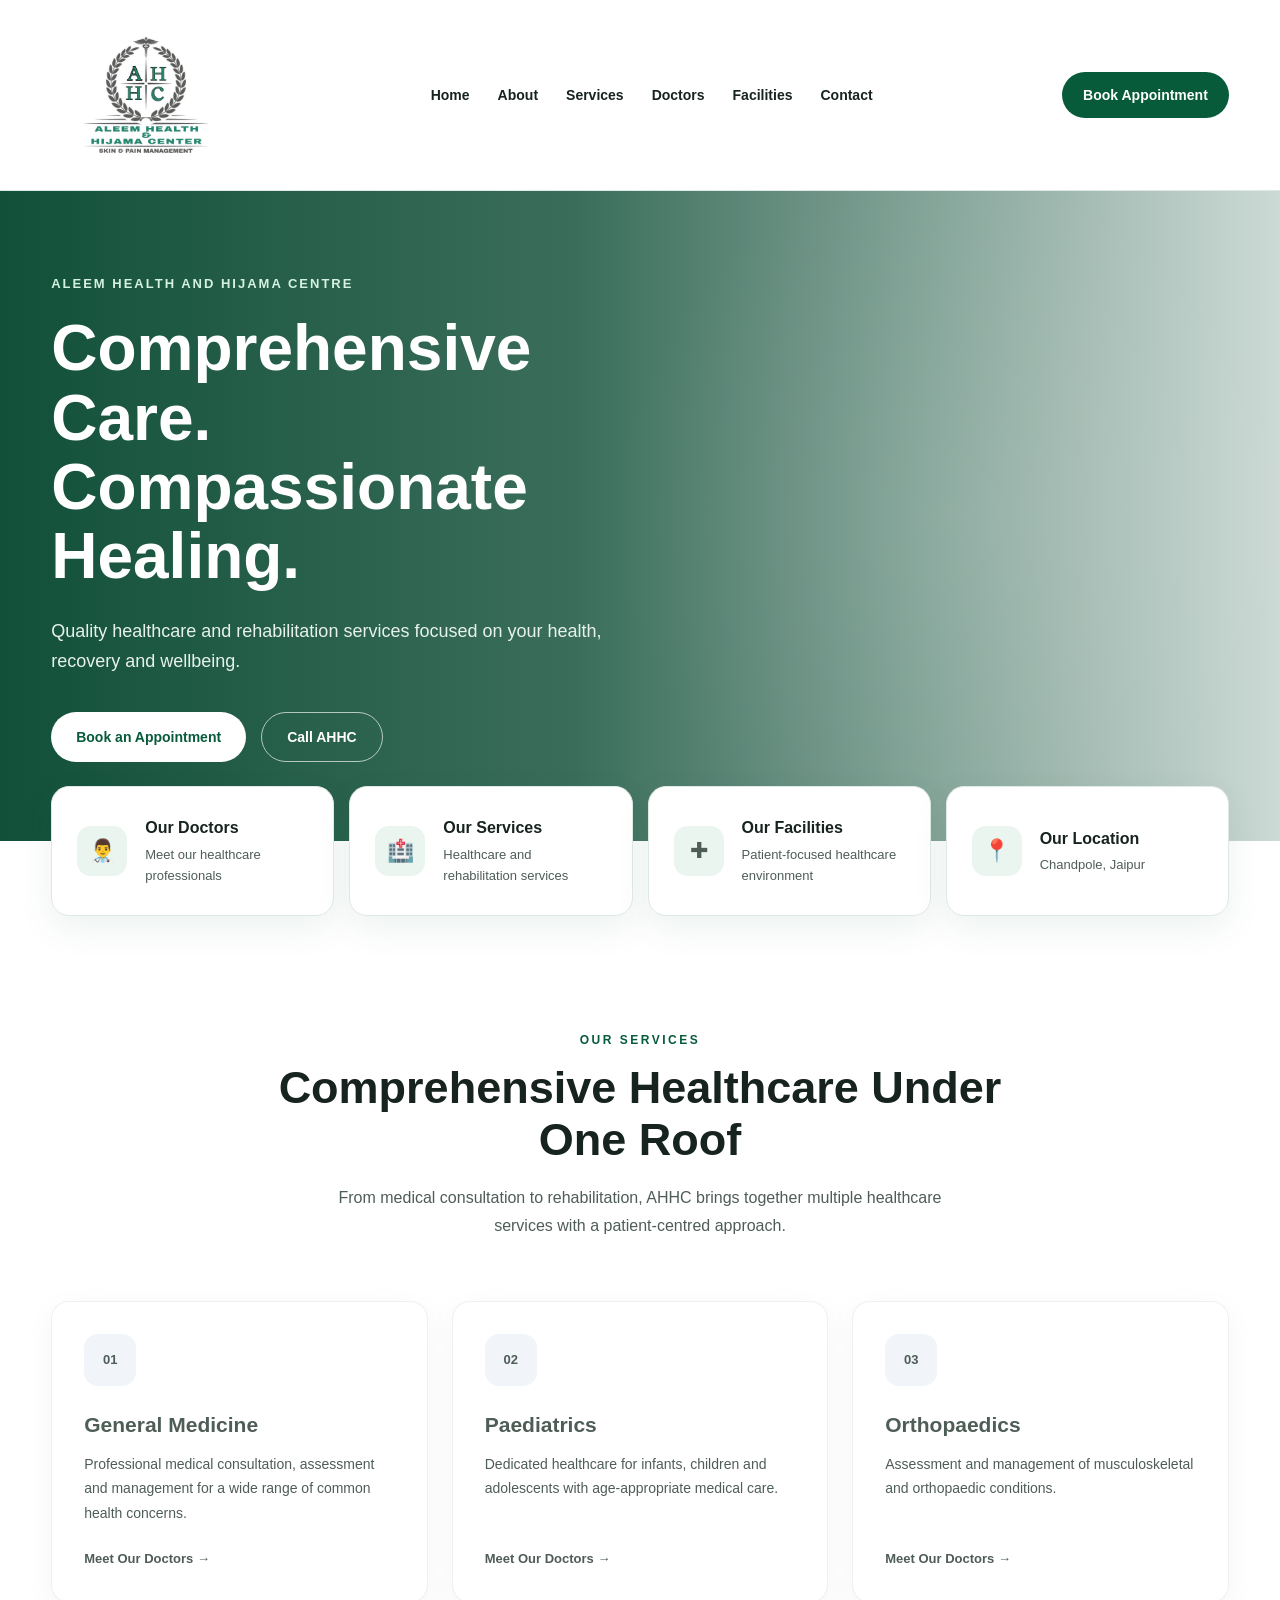
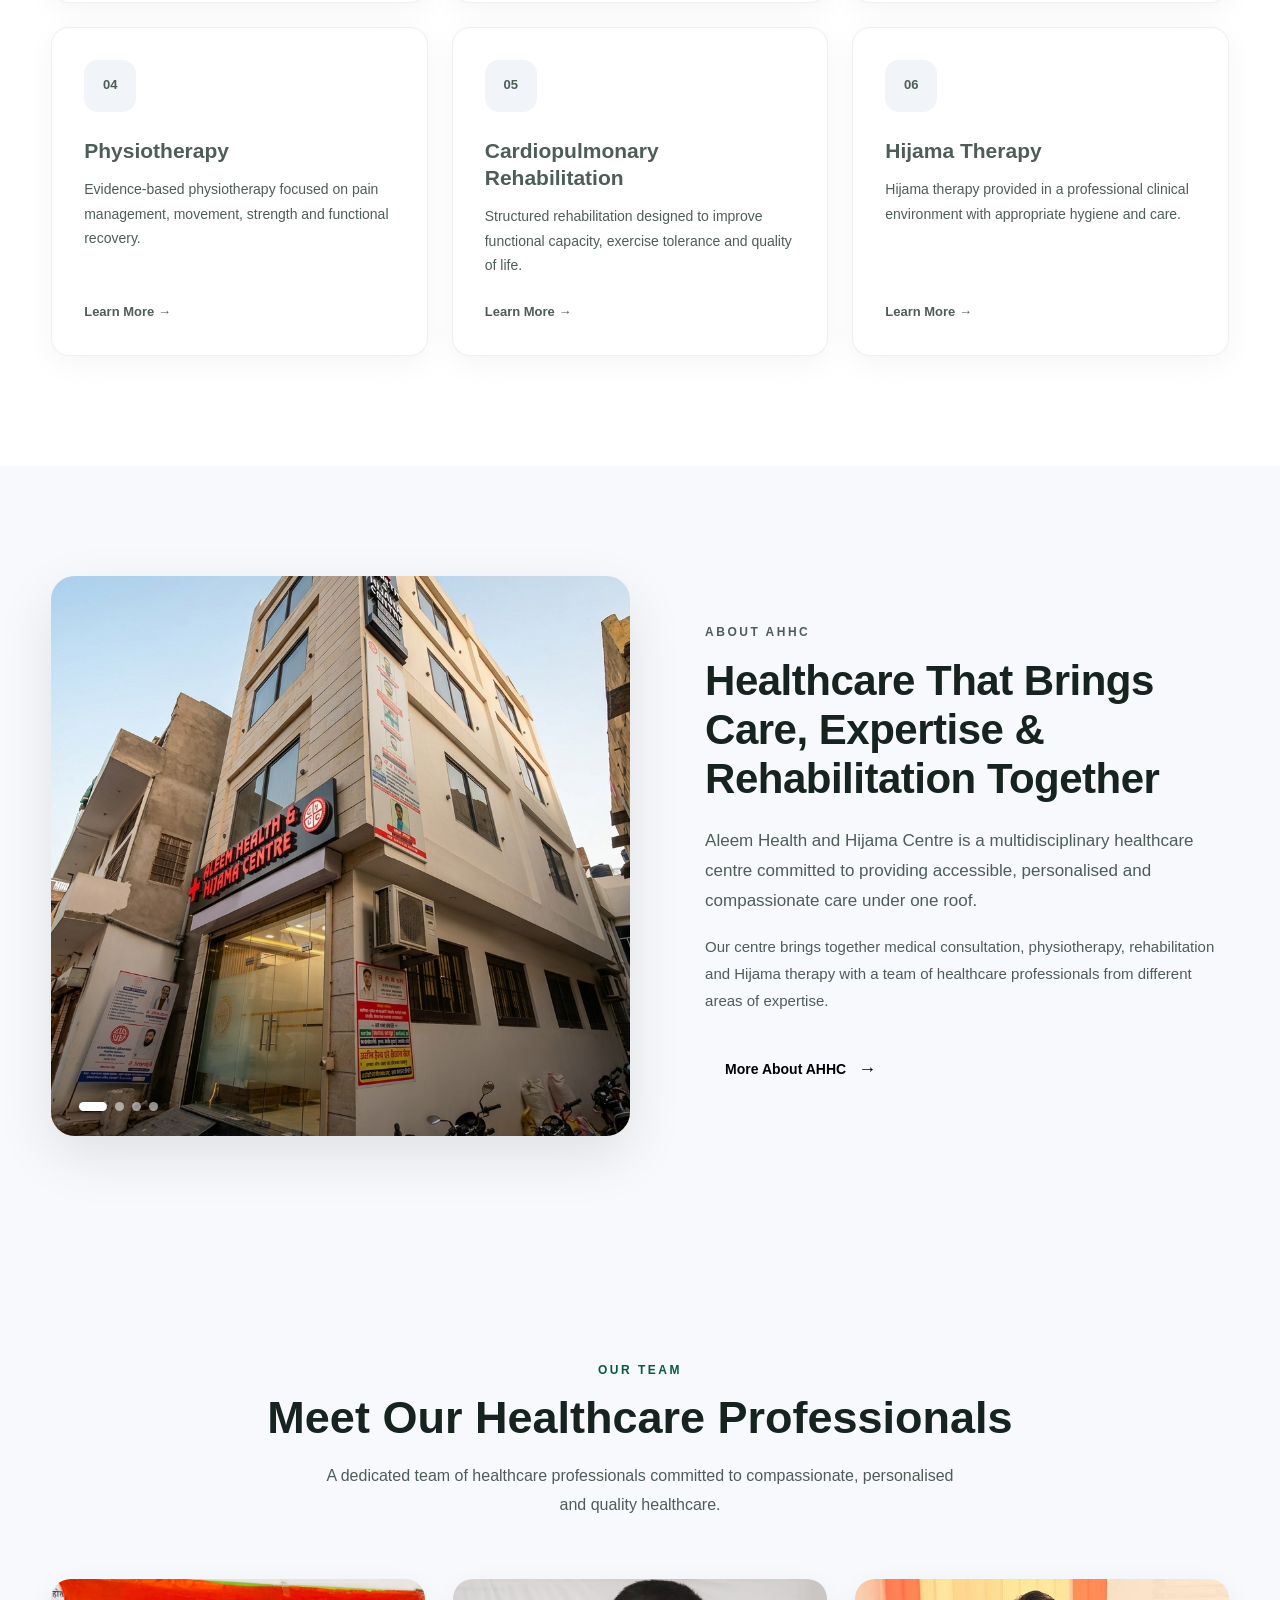
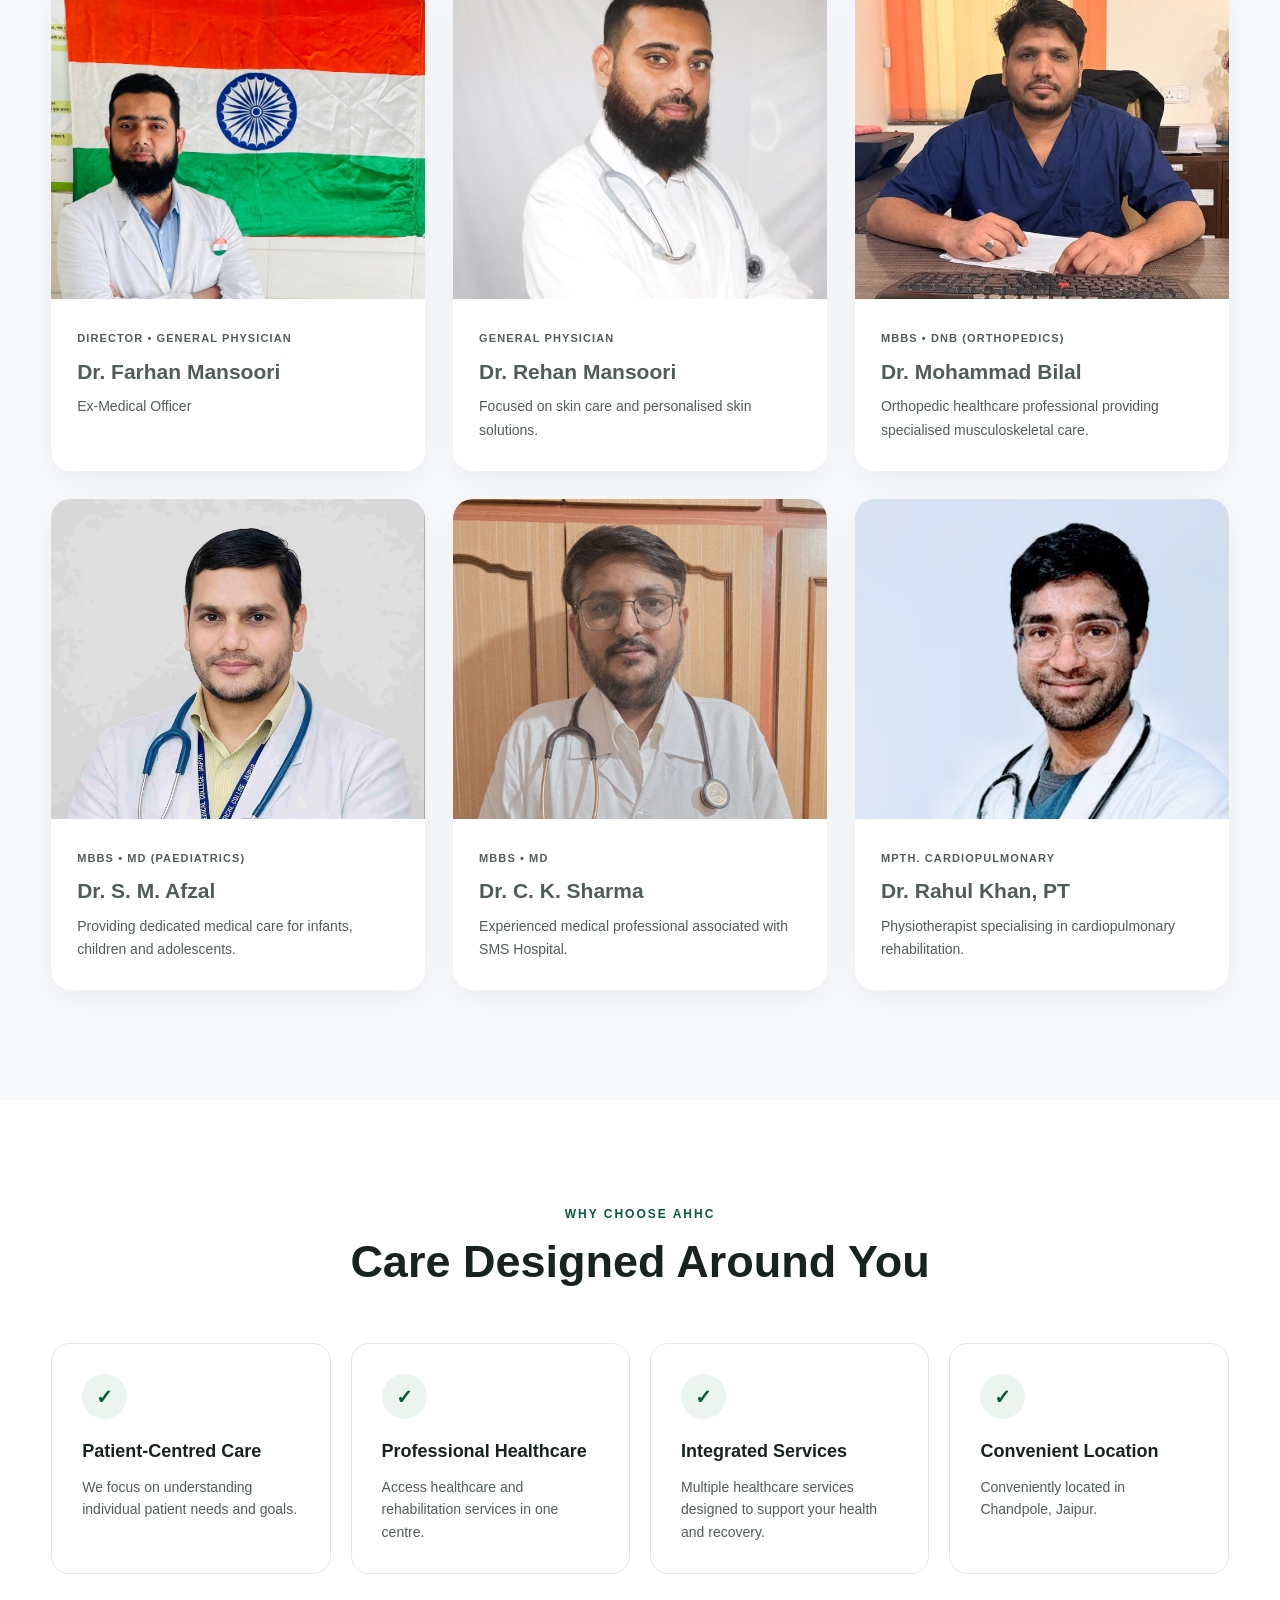
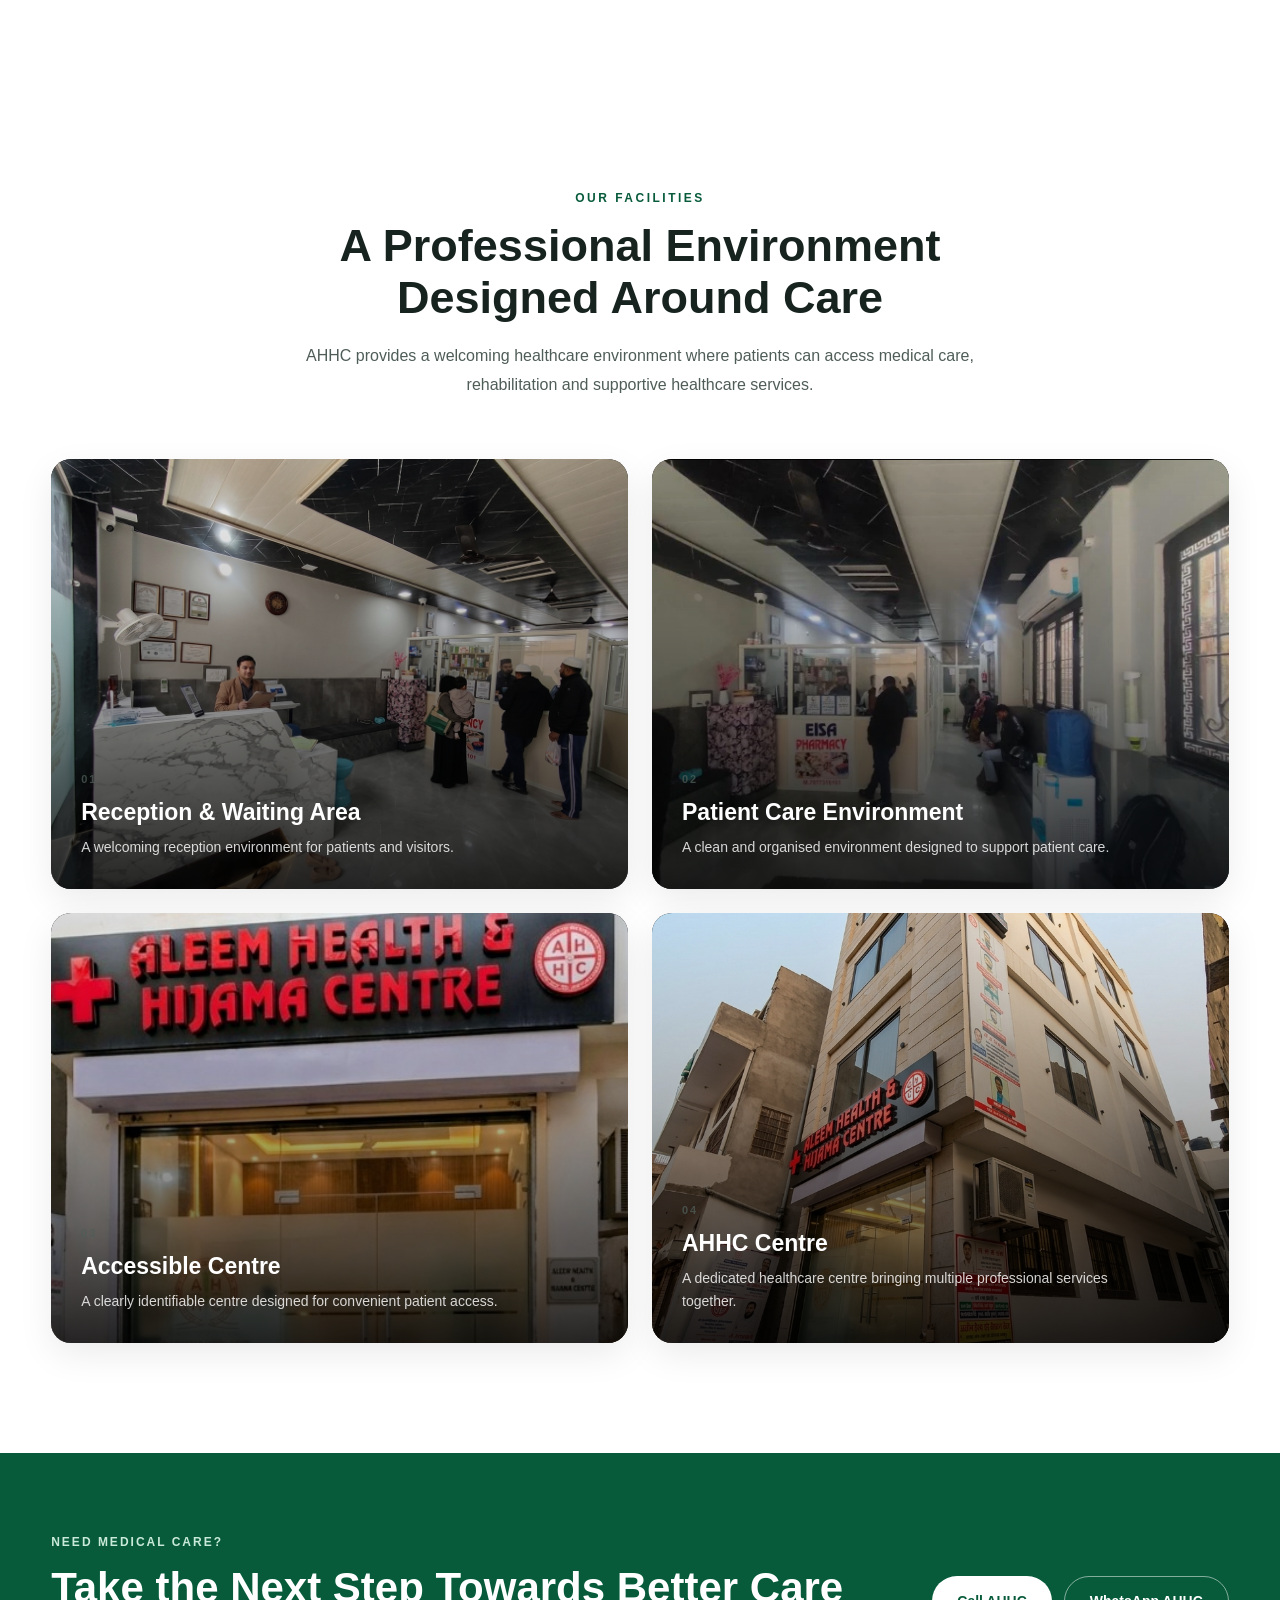
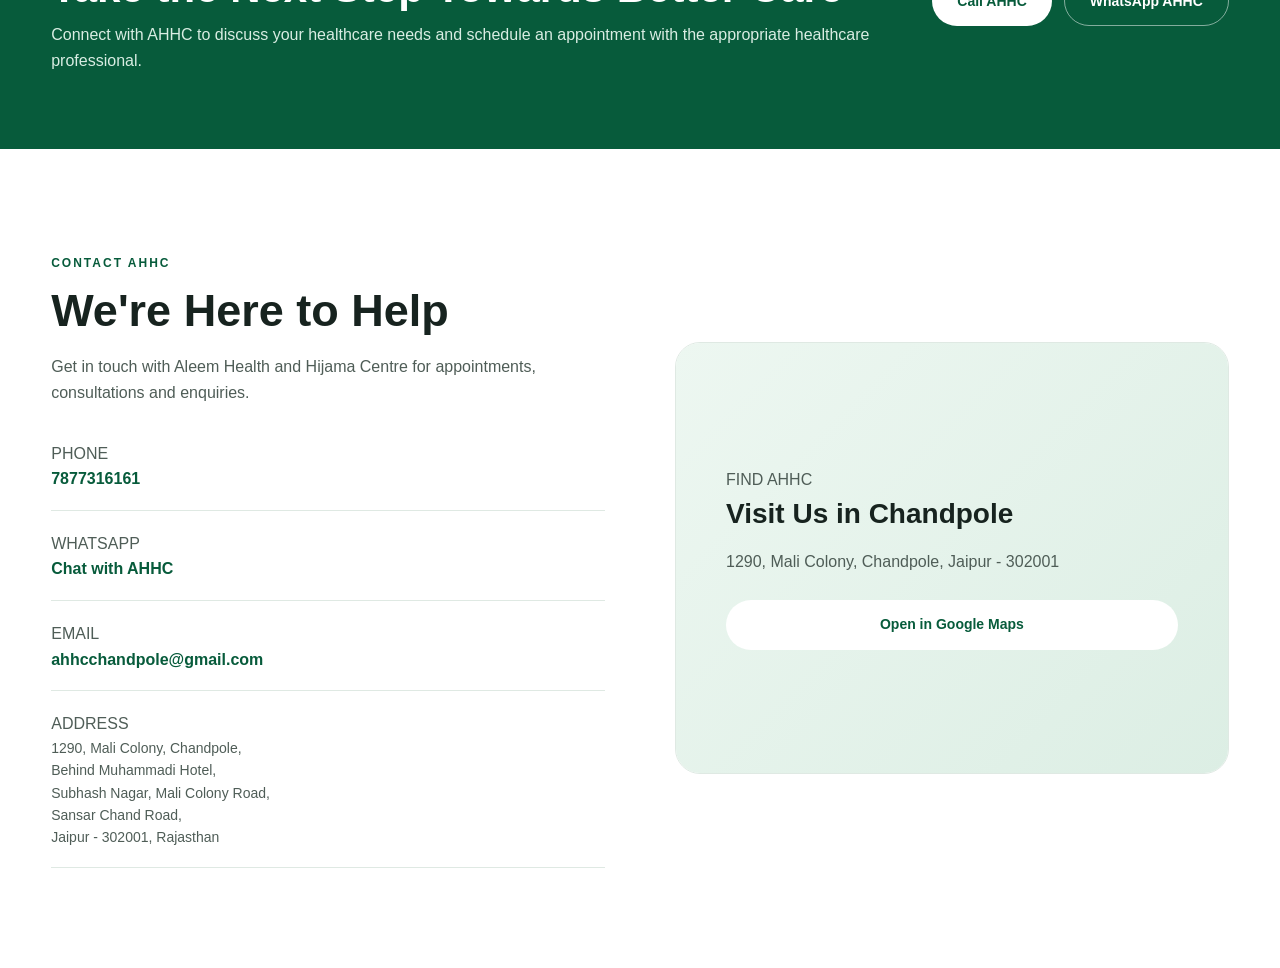
==== commit a1ea9787: "Update index.html" ====
--- a/index.html
+++ b/index.html
@@ -1069,245 +1069,188 @@
 </section>
 
 
-
-        <!-- ================= APPOINTMENT CTA ================= -->
-
-        <section class="appointment-section" id="appointment">
-
-            <div class="container appointment-container">
-
-                <div>
-
-                    <span>
-                        NEED MEDICAL CARE?
-                    </span>
-
-                    <h2>
-                        Book Your Appointment With AHHC
-                    </h2>
-
-                    <p>
-                        Contact Aleem Health and Hijama Centre
-                        to schedule your consultation.
-                    </p>
-
-                </div>
-
-
-                <div class="appointment-buttons">
-
-                    <a href="tel:+917877316161"
-                        class="primary-button">
-                        Call 7877316161
+<!-- ================= APPOINTMENT CTA ================= -->
+
+<section class="appointment-section" id="appointment">
+
+    <div class="container appointment-container">
+
+        <div class="appointment-content">
+
+            <span>
+                NEED MEDICAL CARE?
+            </span>
+
+            <h2>
+                Take the Next Step Towards Better Care
+            </h2>
+
+            <p>
+                Connect with AHHC to discuss your healthcare
+                needs and schedule an appointment with the
+                appropriate healthcare professional.
+            </p>
+
+        </div>
+
+
+        <div class="appointment-buttons">
+
+            <a href="tel:+917877316161"
+                class="primary-button">
+                Call AHHC
+            </a>
+
+            <a href="https://wa.me/917877316161"
+                target="_blank"
+                rel="noopener"
+                class="secondary-button">
+                WhatsApp AHHC
+            </a>
+
+        </div>
+
+    </div>
+
+</section>
+
+
+<!-- ================= CONTACT SECTION ================= -->
+
+<section class="contact-section" id="contact">
+
+    <div class="container contact-grid">
+
+
+        <!-- ================= CONTACT INFORMATION ================= -->
+
+        <div class="contact-content">
+
+            <span class="section-label">
+                CONTACT AHHC
+            </span>
+
+            <h2>
+                We're Here to Help
+            </h2>
+
+            <p class="contact-intro">
+                Get in touch with Aleem Health and Hijama Centre
+                for appointments, consultations and enquiries.
+            </p>
+
+
+            <div class="contact-details">
+
+
+                <!-- PHONE -->
+
+                <div class="contact-item">
+
+                    <div class="contact-item-label">
+                        PHONE
+                    </div>
+
+                    <a href="tel:+917877316161">
+                        7877316161
                     </a>
 
-                    <a href="https://wa.me/917877316161"
+                </div>
+
+
+                <!-- WHATSAPP -->
+
+                <div class="contact-item">
+
+                    <div class="contact-item-label">
+                        WHATSAPP
+                    </div>
+
+                    <a
+                        href="https://wa.me/917877316161"
                         target="_blank"
-                        class="secondary-button">
-                        WhatsApp Us
+                        rel="noopener">
+                        Chat with AHHC
                     </a>
 
                 </div>
 
+
+                <!-- EMAIL -->
+
+                <div class="contact-item">
+
+                    <div class="contact-item-label">
+                        EMAIL
+                    </div>
+
+                    <a href="mailto:ahhcchandpole@gmail.com">
+                        ahhcchandpole@gmail.com
+                    </a>
+
+                </div>
+
+
+                <!-- ADDRESS -->
+
+                <div class="contact-item">
+
+                    <div class="contact-item-label">
+                        ADDRESS
+                    </div>
+
+                    <p>
+                        1290, Mali Colony, Chandpole,<br>
+                        Behind Muhammadi Hotel,<br>
+                        Subhash Nagar, Mali Colony Road,<br>
+                        Sansar Chand Road,<br>
+                        Jaipur - 302001, Rajasthan
+                    </p>
+
+                </div>
+
+
             </div>
 
-        </section>
-
-
-        <!-- ================= CONTACT SECTION ================= -->
-
-        <section class="contact-section" id="contact">
-
-            <div class="container contact-grid">
-
-                <div class="contact-content">
-
-                    <span class="section-label">
-                        CONTACT AHHC
-                    </span>
-
-                    <h2>
-                        We're Here to Help
-                    </h2>
-
-                    <p>
-                        Get in touch with Aleem Health and Hijama
-                        Centre for appointments and enquiries.
-                    </p>
-
-
-                    <div class="contact-details">
-
-                        <div class="contact-item">
-
-                            <strong>
-                                Phone
-                            </strong>
-
-                            <a href="tel:+917877316161">
-                                7877316161
-                            </a>
-
-                        </div>
-
-
-                        <div class="contact-item">
-
-                            <strong>
-                                WhatsApp
-                            </strong>
-
-                            <a href="https://wa.me/917877316161"
-                                target="_blank">
-                                Chat on WhatsApp
-                            </a>
-
-                        </div>
-
-
-                        <div class="contact-item">
-
-                            <strong>
-                                Email
-                            </strong>
-
-                            <a href="mailto:ahhcchandpole@gamil.com">
-                                ahhcchandpole@gamil.com
-                            </a>
-
-                        </div>
-
-
-                        <div class="contact-item">
-
-                            <strong>
-                                Address
-                            </strong>
-
-                            <p>
-                                1290, Mali Colony, Chandpole,
-                                Behind Muhammadi Hotel,
-                                Subhash Nagar, Mali Colony Road,
-                                Sansar Chand Road,
-                                Jaipur - 302001, Rajasthan
-                            </p>
-
-                        </div>
-
-                    </div>
-
-                </div>
-
-
-                <!-- Google Map will be added later -->
-
-                <div class="map-container">
-
-                    <div class="map-placeholder">
-
-                        <h3>
-                            Find Us in Chandpole
-                        </h3>
-
-                        <p>
-                            1290, Mali Colony, Chandpole,
-                            Jaipur - 302001
-                        </p>
-
-                        <a href="https://www.google.com/maps/search/?api=1&query=Aleem+Health+and+Hijama+Centre+Chandpole+Jaipur"
-                            target="_blank"
-                            class="primary-button">
-                            Open in Google Maps
-                        </a>
-
-                    </div>
-
-                </div>
+        </div>
+
+
+        <!-- ================= LOCATION CARD ================= -->
+
+        <div class="map-container">
+
+            <div class="map-placeholder">
+
+                <span>
+                    FIND AHHC
+                </span>
+
+                <h3>
+                    Visit Us in Chandpole
+                </h3>
+
+                <p>
+                    1290, Mali Colony, Chandpole,
+                    Jaipur - 302001
+                </p>
+
+                <a
+                    href="https://www.google.com/maps/search/?api=1&query=Aleem+Health+and+Hijama+Centre+Chandpole+Jaipur"
+                    target="_blank"
+                    rel="noopener"
+                    class="primary-button">
+
+                    Open in Google Maps
+
+                </a>
 
             </div>
 
-        </section>
-
-    </main>
-
-
-    <!-- ================= FOOTER ================= -->
-
-    <footer class="site-footer">
-
-        <div class="container footer-grid">
-
-            <div class="footer-about">
-
-                <img src="images/logo.png"
-                    alt="Aleem Health and Hijama Centre Logo">
-
-                <p>
-                    Aleem Health and Hijama Centre
-                </p>
-
-                <p>
-                    Comprehensive Care. Compassionate Healing.
-                </p>
-
-            </div>
-
-
-            <div class="footer-links">
-
-                <h3>
-                    Quick Links
-                </h3>
-
-                <a href="#home">Home</a>
-                <a href="#about">About</a>
-                <a href="#services">Services</a>
-                <a href="#doctors">Doctors</a>
-                <a href="#facilities">Facilities</a>
-                <a href="#contact">Contact</a>
-
-            </div>
-
-
-            <div class="footer-contact">
-
-                <h3>
-                    Contact
-                </h3>
-
-                <a href="tel:+917877316161">
-                    7877316161
-                </a>
-
-                <a href="mailto:ahhcchandpole@gamil.com">
-                    ahhcchandpole@gamil.com
-                </a>
-
-                <p>
-                    Chandpole, Jaipur
-                </p>
-
-            </div>
-
         </div>
 
 
-        <div class="footer-bottom">
-
-            <p>
-                © 2026 Aleem Health and Hijama Centre.
-                All Rights Reserved.
-            </p>
-
-        </div>
-
-    </footer>
-
-
-    <!-- JavaScript -->
-    
-<script src="js/script.js"></script>
-</body>
-</html>
-
+    </div>
+
+</section>
         
+                    
--- a/css/style.css
+++ b/css/style.css
@@ -1246,55 +1246,267 @@
 }
 
 
-/* =========================
-   10. FACILITIES
-   ========================= */
+/* ========================================
+   FACILITIES SECTION
+======================================== */
 
 .facilities-section {
-    background: var(--light-bg);
-}
+    padding: 110px 0;
+    background: #ffffff;
+}
+
+
+/* ========================================
+   FACILITIES HEADING
+======================================== */
+
+.facilities-section .section-heading {
+    max-width: 760px;
+    margin: 0 auto 60px;
+    text-align: center;
+}
+
+.facilities-section .section-heading span {
+    display: inline-block;
+
+    margin-bottom: 12px;
+
+    font-size: 12px;
+    font-weight: 800;
+
+    letter-spacing: 2.5px;
+
+    text-transform: uppercase;
+}
+
+.facilities-section .section-heading h2 {
+    margin: 0 0 18px;
+}
+
+.facilities-section .section-heading p {
+    max-width: 680px;
+
+    margin: 0 auto;
+
+    line-height: 1.8;
+}
+
+
+/* ========================================
+   FACILITIES GRID
+======================================== */
 
 .facilities-grid {
     display: grid;
 
     grid-template-columns: repeat(2, 1fr);
 
-    gap: 20px;
-}
+    gap: 24px;
+}
+
+
+/* ========================================
+   FACILITY CARD
+======================================== */
 
 .facility-card {
-    min-height: 220px;
-
-    padding: 30px;
-
-    display: flex;
-    align-items: flex-end;
-
-    border-radius: var(--radius);
+    position: relative;
+
+    min-height: 340px;
+
+    overflow: hidden;
+
+    border-radius: 20px;
+
+    background: #111;
+
+    box-shadow:
+        0 12px 35px rgba(0, 0, 0, 0.08);
+}
+
+
+/* ========================================
+   FACILITY IMAGE
+======================================== */
+
+.facility-image {
+    position: absolute;
+
+    inset: 0;
+
+    overflow: hidden;
+}
+
+.facility-image img {
+    width: 100%;
+    height: 100%;
+
+    display: block;
+
+    object-fit: cover;
+
+    transition:
+        transform 0.7s ease;
+}
+
+
+/* ========================================
+   IMAGE HOVER
+======================================== */
+
+.facility-card:hover .facility-image img {
+    transform: scale(1.06);
+}
+
+
+/* ========================================
+   DARK OVERLAY
+======================================== */
+
+.facility-card::after {
+    content: "";
+
+    position: absolute;
+
+    inset: 0;
+
+    z-index: 1;
 
     background:
         linear-gradient(
-            0deg,
-            rgba(3, 69, 45, 0.85),
-            rgba(3, 69, 45, 0.05)
-        ),
-        #dcebe2;
-
-    overflow: hidden;
-
-    transition: 0.25s ease;
-}
-
-.facility-card:hover {
-    transform: translateY(-5px);
-}
-
-.facility-card h3 {
-    color: var(--white);
-
-    font-size: 22px;
-}
-
+            to top,
+            rgba(0, 0, 0, 0.82) 0%,
+            rgba(0, 0, 0, 0.28) 55%,
+            rgba(0, 0, 0, 0.02) 100%
+        );
+}
+
+
+/* ========================================
+   FACILITY CONTENT
+======================================== */
+
+.facility-overlay {
+    position: absolute;
+
+    left: 0;
+    right: 0;
+    bottom: 0;
+
+    z-index: 2;
+
+    padding: 30px;
+}
+
+.facility-overlay > span {
+    display: inline-block;
+
+    margin-bottom: 10px;
+
+    font-size: 11px;
+
+    font-weight: 800;
+
+    letter-spacing: 2px;
+
+    opacity: 0.75;
+}
+
+.facility-overlay h3 {
+    margin: 0 0 8px;
+
+    font-size: 23px;
+
+    line-height: 1.3;
+
+    color: #ffffff;
+}
+
+.facility-overlay p {
+    max-width: 430px;
+
+    margin: 0;
+
+    font-size: 14px;
+
+    line-height: 1.65;
+
+    color: rgba(255, 255, 255, 0.82);
+}
+
+
+/* ========================================
+   LARGE FACILITY
+======================================== */
+
+.facility-large {
+    min-height: 430px;
+}
+
+
+/* ========================================
+   WIDE FACILITY
+======================================== */
+
+.facility-wide {
+    min-height: 430px;
+}
+
+
+/* ========================================
+   TABLET
+======================================== */
+
+@media (max-width: 850px) {
+
+    .facilities-grid {
+        grid-template-columns: 1fr;
+    }
+
+    .facility-card,
+    .facility-large,
+    .facility-wide {
+        min-height: 390px;
+    }
+
+}
+
+
+/* ========================================
+   MOBILE
+======================================== */
+
+@media (max-width: 600px) {
+
+    .facilities-section {
+        padding: 80px 0;
+    }
+
+    .facilities-section .section-heading {
+        margin-bottom: 40px;
+    }
+
+    .facility-card,
+    .facility-large,
+    .facility-wide {
+        min-height: 340px;
+
+        border-radius: 17px;
+    }
+
+    .facility-overlay {
+        padding: 24px;
+    }
+
+    .facility-overlay h3 {
+        font-size: 20px;
+    }
+
+    .facility-overlay p {
+        font-size: 13px;
+    }
+
+}
 
 /* =========================
    11. APPOINTMENT CTA
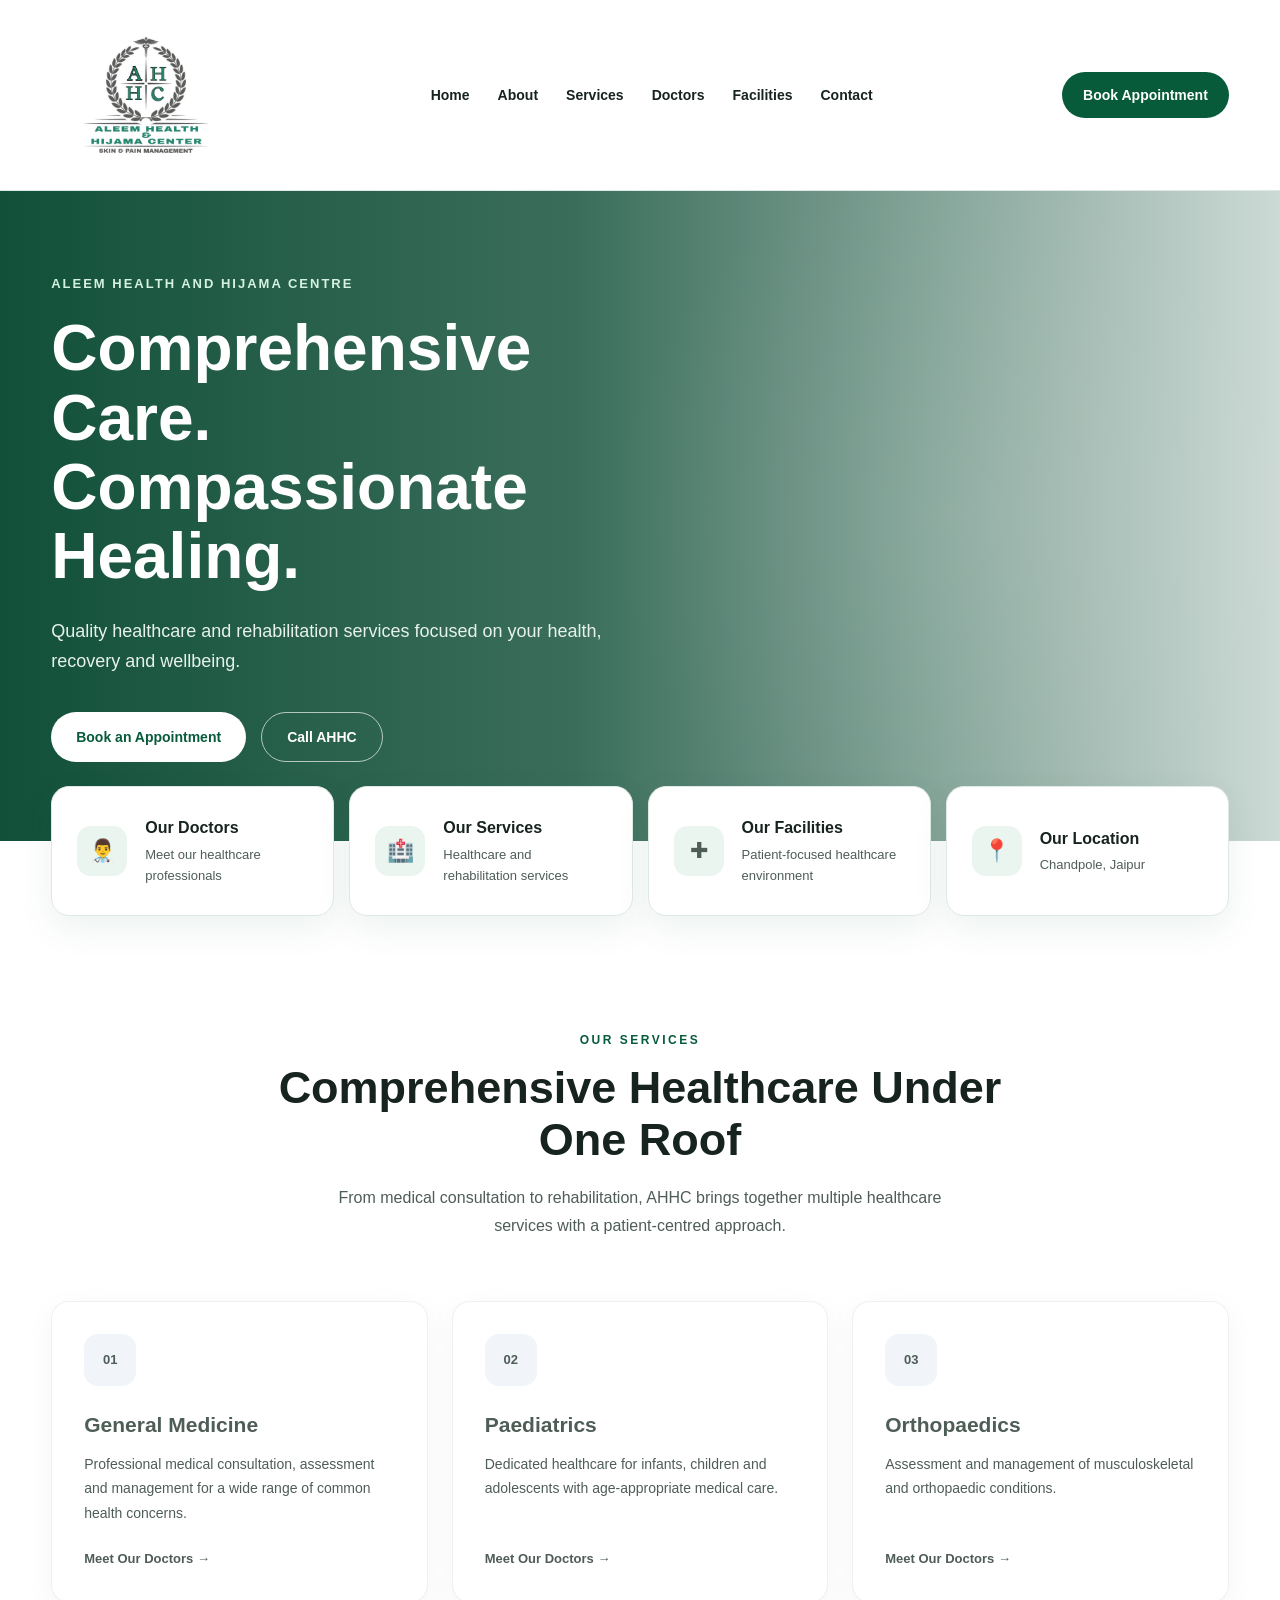
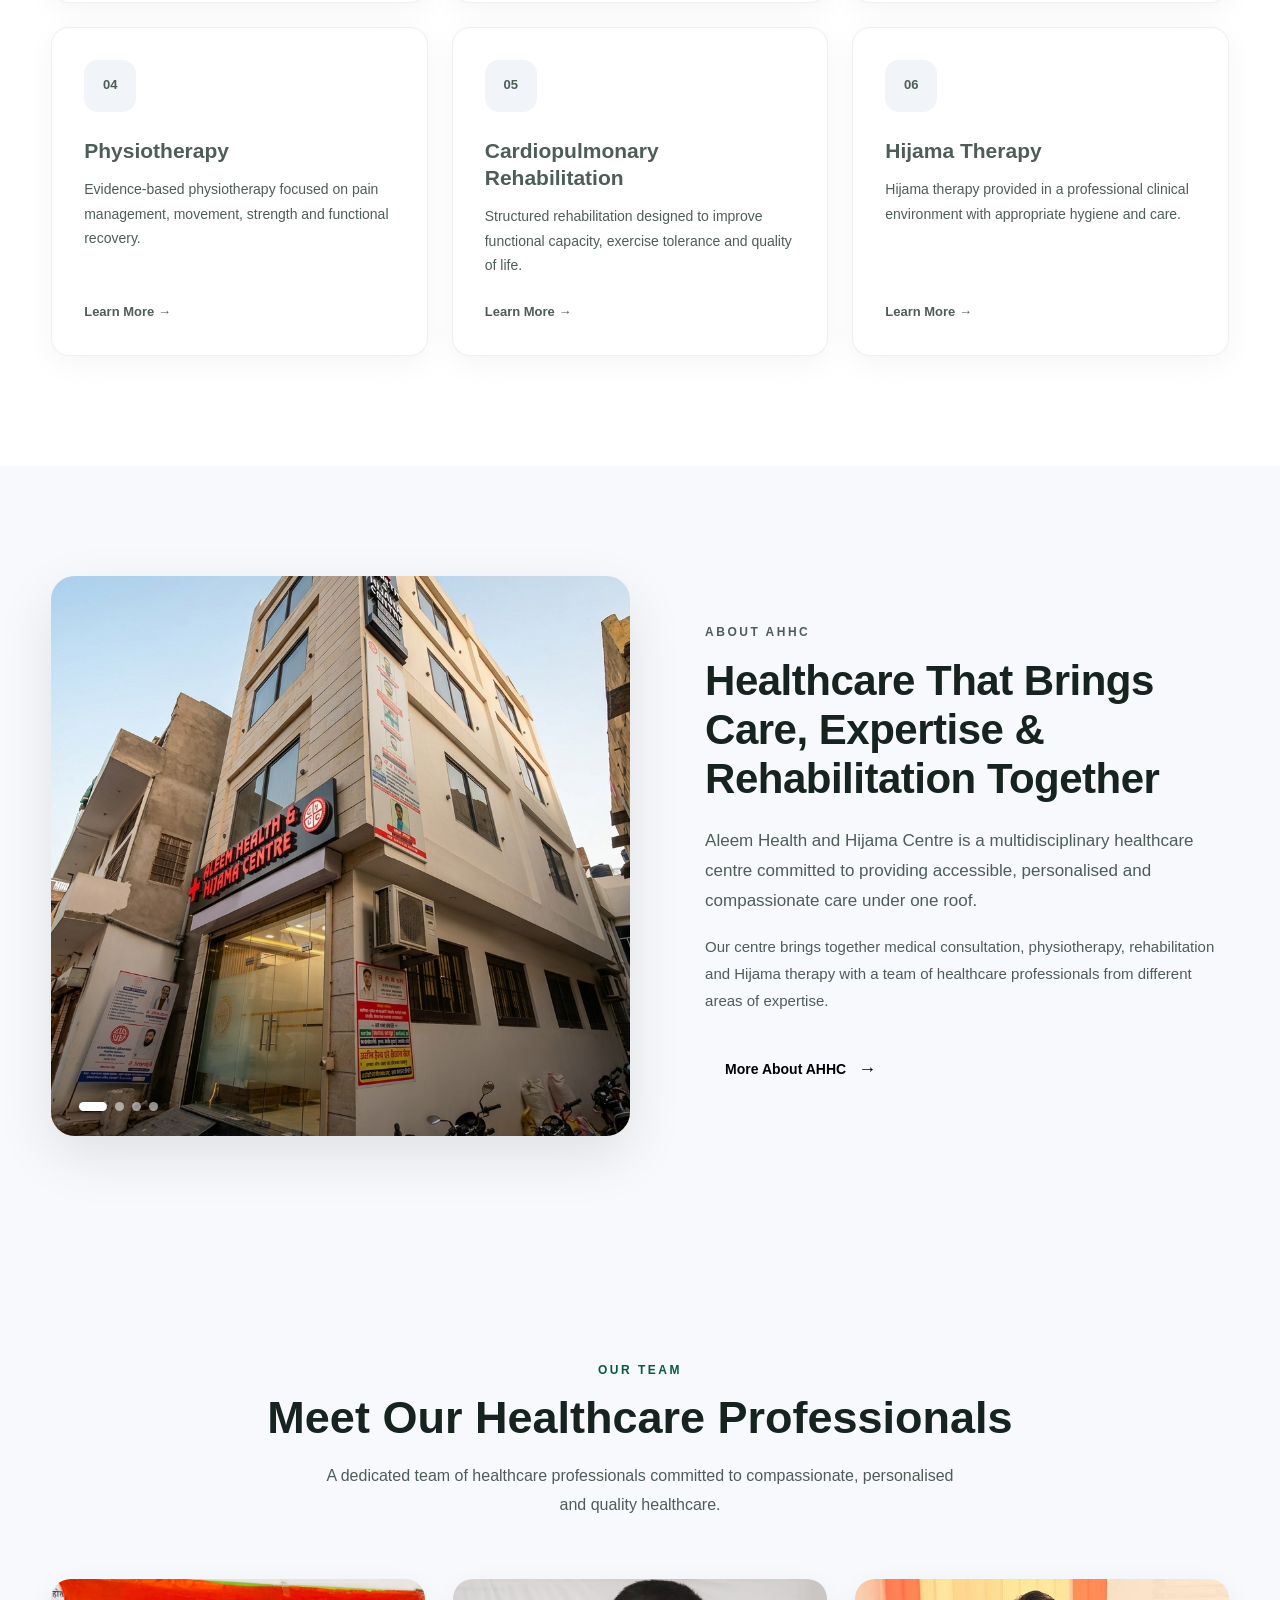
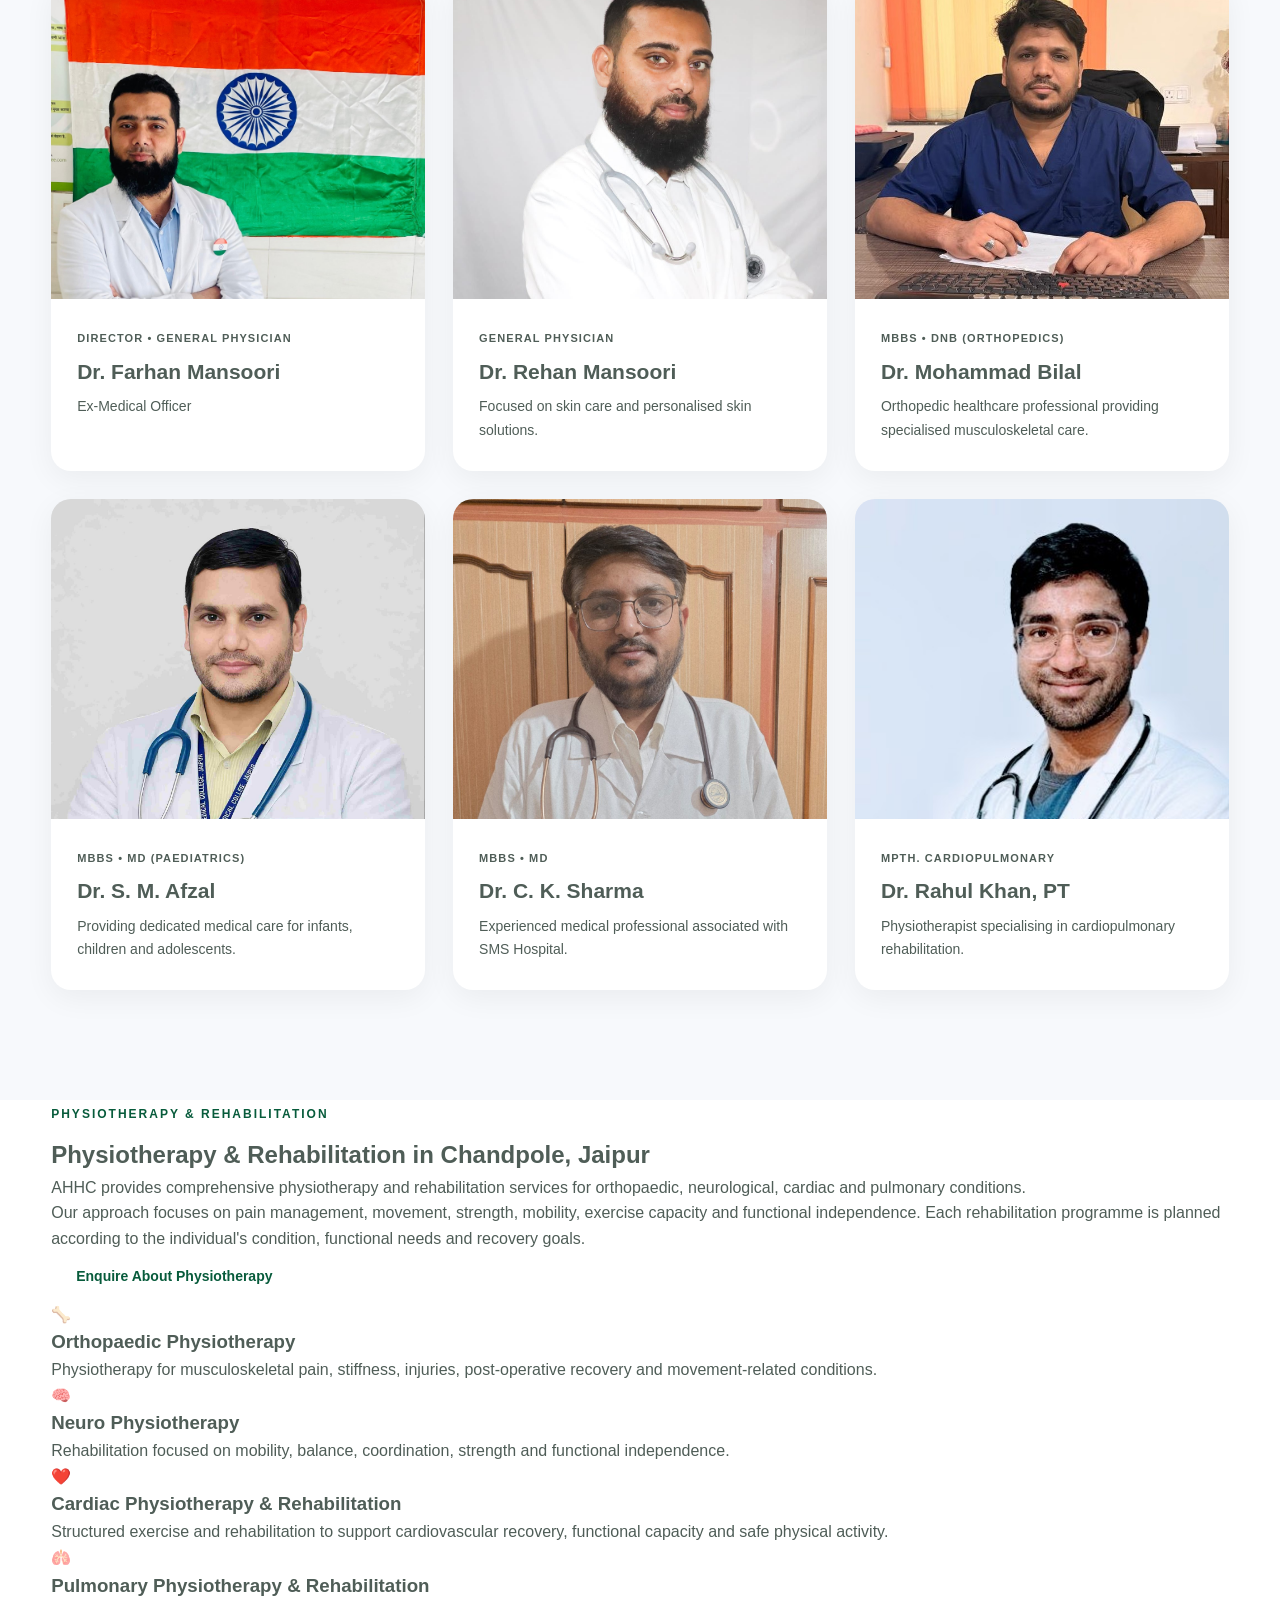
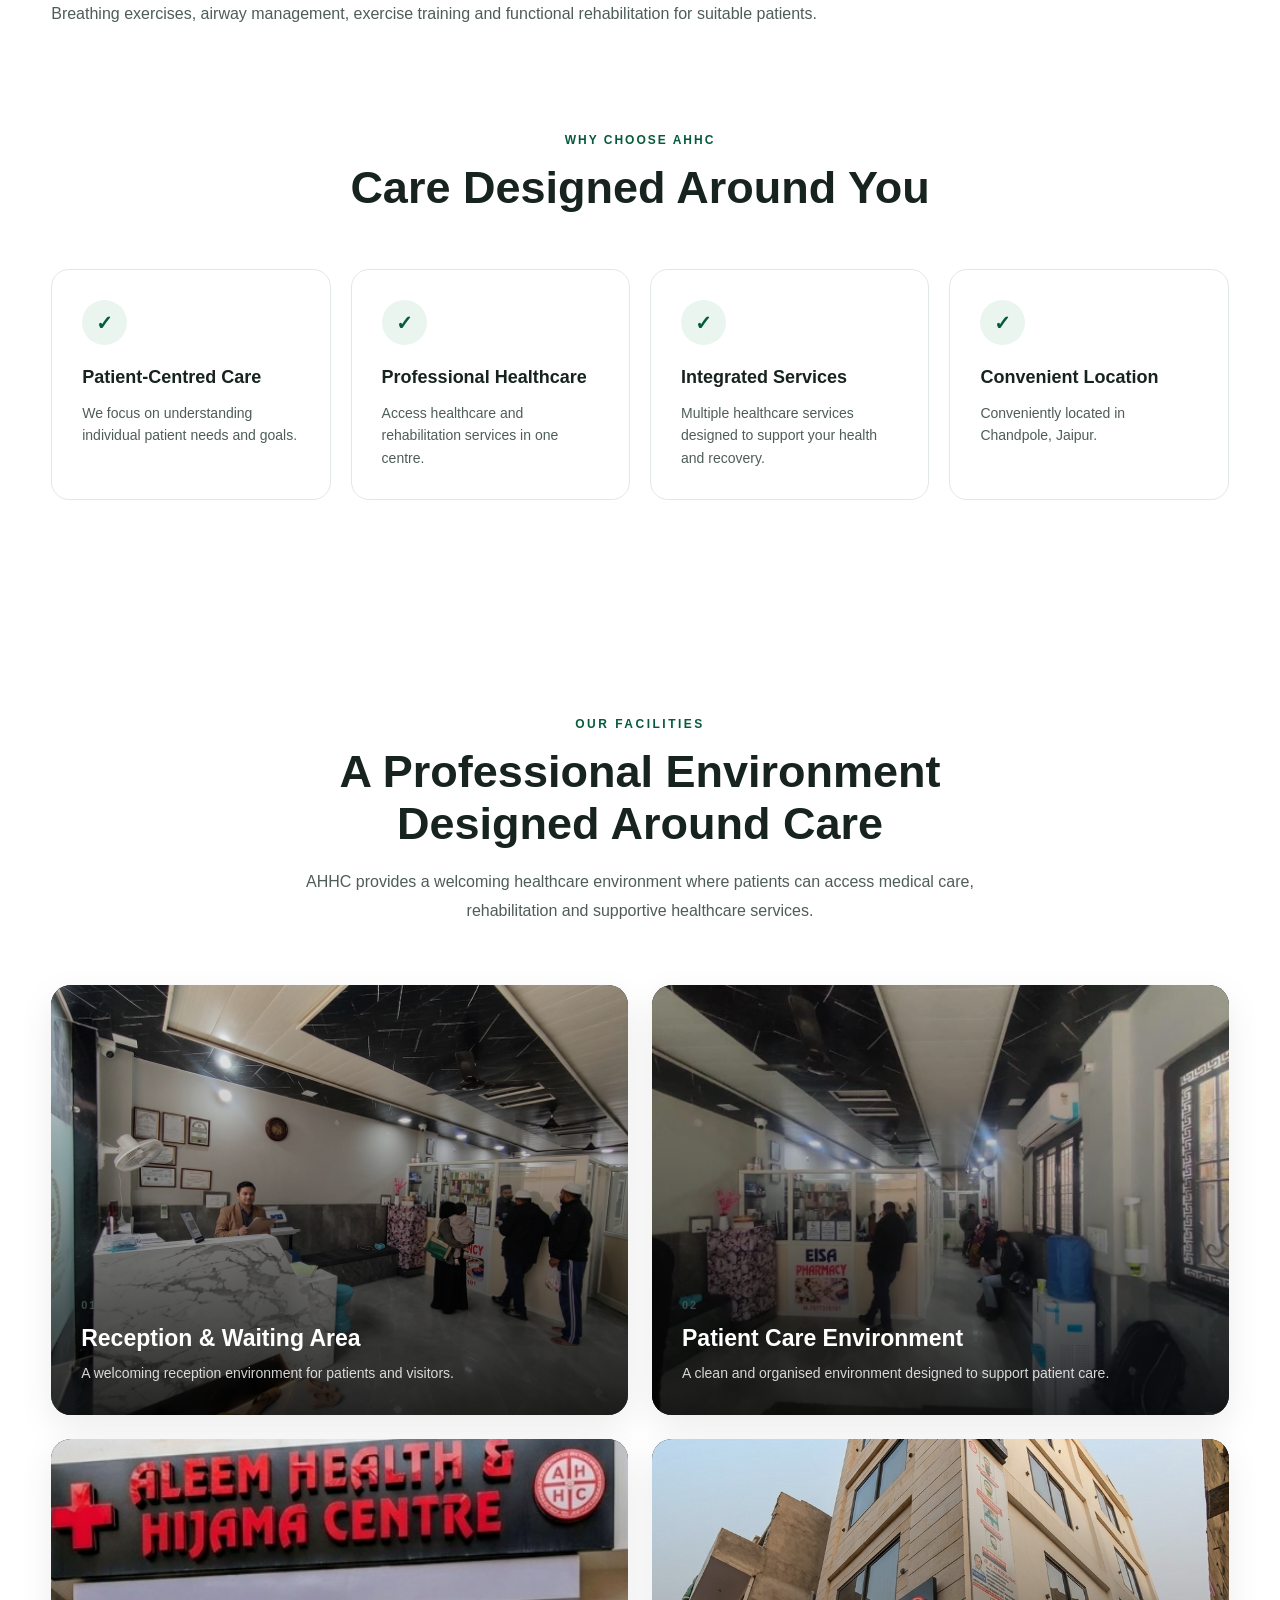
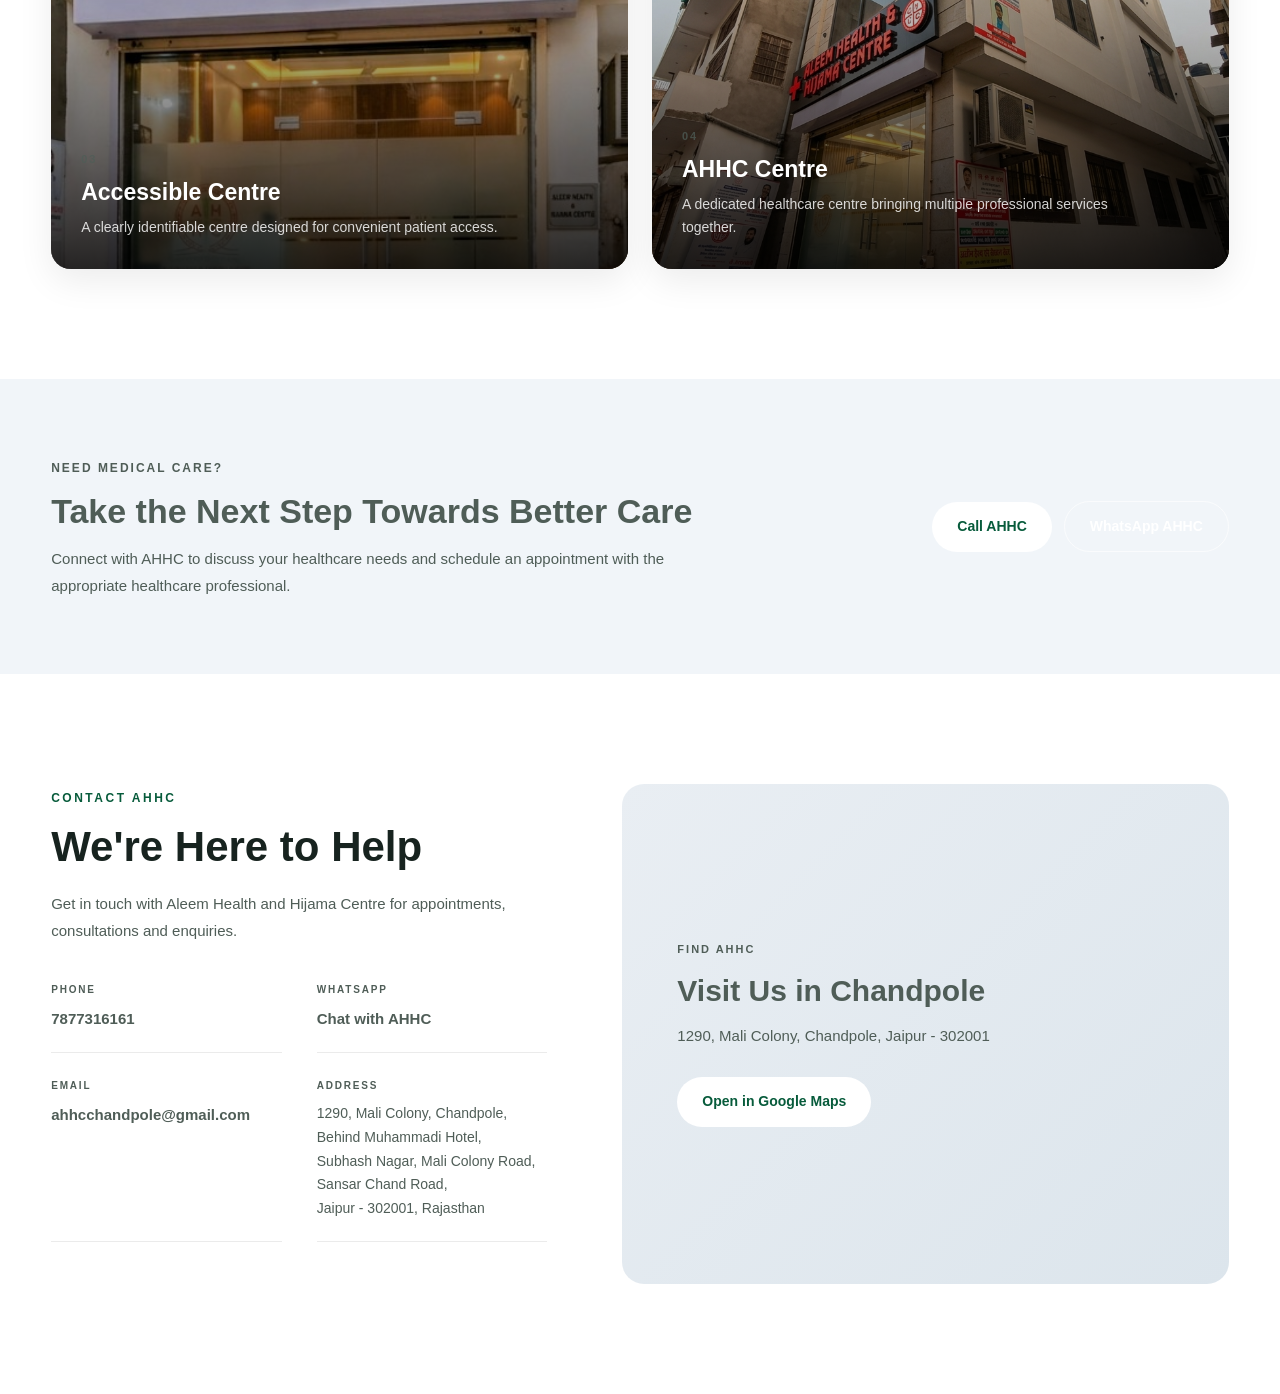
==== commit 1b7a6ab6: "Update index.html" ====
--- a/index.html
+++ b/index.html
@@ -806,7 +806,152 @@
 
 </section>
 
-
+        <!-- ================= PHYSIOTHERAPY & REHABILITATION ================= -->
+
+        <section class="physio-section" id="physiotherapy">
+
+            <div class="container">
+
+                <div class="physio-layout">
+
+
+                    <!-- ================= LEFT CONTENT ================= -->
+
+                    <div class="physio-content">
+
+                        <span class="section-label">
+                            PHYSIOTHERAPY & REHABILITATION
+                        </span>
+
+                        <h2>
+                            Physiotherapy & Rehabilitation
+                            in Chandpole, Jaipur
+                        </h2>
+
+                        <p class="physio-intro">
+                            AHHC provides comprehensive physiotherapy
+                            and rehabilitation services for
+                            orthopaedic, neurological, cardiac and
+                            pulmonary conditions.
+                        </p>
+
+                        <p>
+                            Our approach focuses on pain management,
+                            movement, strength, mobility, exercise
+                            capacity and functional independence.
+                            Each rehabilitation programme is planned
+                            according to the individual's condition,
+                            functional needs and recovery goals.
+                        </p>
+
+                        <a href="#contact"
+                            class="primary-button physio-button">
+
+                            Enquire About Physiotherapy
+
+                        </a>
+
+                    </div>
+
+
+                    <!-- ================= SPECIALITIES ================= -->
+
+                    <div class="physio-grid">
+
+
+                        <!-- ORTHOPAEDIC PHYSIOTHERAPY -->
+
+                        <article class="physio-card">
+
+                            <div class="physio-icon">
+                                🦴
+                            </div>
+
+                            <h3>
+                                Orthopaedic Physiotherapy
+                            </h3>
+
+                            <p>
+                                Physiotherapy for musculoskeletal
+                                pain, stiffness, injuries,
+                                post-operative recovery and
+                                movement-related conditions.
+                            </p>
+
+                        </article>
+
+
+                        <!-- NEURO PHYSIOTHERAPY -->
+
+                        <article class="physio-card">
+
+                            <div class="physio-icon">
+                                🧠
+                            </div>
+
+                            <h3>
+                                Neuro Physiotherapy
+                            </h3>
+
+                            <p>
+                                Rehabilitation focused on mobility,
+                                balance, coordination, strength and
+                                functional independence.
+                            </p>
+
+                        </article>
+
+
+                        <!-- CARDIAC PHYSIOTHERAPY -->
+
+                        <article class="physio-card">
+
+                            <div class="physio-icon">
+                                ❤️
+                            </div>
+
+                            <h3>
+                                Cardiac Physiotherapy & Rehabilitation
+                            </h3>
+
+                            <p>
+                                Structured exercise and rehabilitation
+                                to support cardiovascular recovery,
+                                functional capacity and safe physical
+                                activity.
+                            </p>
+
+                        </article>
+
+
+                        <!-- PULMONARY PHYSIOTHERAPY -->
+
+                        <article class="physio-card">
+
+                            <div class="physio-icon">
+                                🫁
+                            </div>
+
+                            <h3>
+                                Pulmonary Physiotherapy & Rehabilitation
+                            </h3>
+
+                            <p>
+                                Breathing exercises, airway management,
+                                exercise training and functional
+                                rehabilitation for suitable patients.
+                            </p>
+
+                        </article>
+
+
+                    </div>
+
+                </div>
+
+            </div>
+
+        </section>
 
         <!-- ================= WHY CHOOSE US ================= -->
 
--- a/css/style.css
+++ b/css/style.css
@@ -1508,16 +1508,14 @@
 
 }
 
-/* =========================
-   11. APPOINTMENT CTA
-   ========================= */
+/* ========================================
+   APPOINTMENT CTA
+======================================== */
 
 .appointment-section {
     padding: 75px 0;
 
-    background: var(--primary-green);
-
-    color: var(--white);
+    background: #f1f5f9;
 }
 
 .appointment-container {
@@ -1526,187 +1524,368 @@
     align-items: center;
     justify-content: space-between;
 
-    gap: 40px;
-}
-
-.appointment-container span {
+    gap: 45px;
+}
+
+.appointment-content {
+    max-width: 700px;
+}
+
+.appointment-content > span {
+    display: inline-block;
+
+    margin-bottom: 12px;
+
     font-size: 12px;
     font-weight: 800;
 
     letter-spacing: 2px;
-
-    color: #c9ead8;
-}
-
-.appointment-container h2 {
-    margin: 10px 0;
-
-    font-size: clamp(30px, 4vw, 42px);
-
-    line-height: 1.15;
-}
-
-.appointment-container p {
-    color: #d9ede3;
+}
+
+.appointment-content h2 {
+    margin: 0 0 15px;
+
+    font-size: 34px;
+    line-height: 1.2;
+}
+
+.appointment-content p {
+    max-width: 650px;
+
+    margin: 0;
+
+    font-size: 15px;
+    line-height: 1.75;
 }
 
 .appointment-buttons {
     display: flex;
 
+    align-items: center;
+
     gap: 12px;
 
     flex-shrink: 0;
 }
 
-.appointment-buttons .secondary-button {
-    border-color: rgba(255, 255, 255, 0.5);
-}
-
-
-/* =========================
-   12. CONTACT
-   ========================= */
+
+/* ========================================
+   CONTACT SECTION
+======================================== */
+
+.contact-section {
+    padding: 110px 0;
+
+    background: #ffffff;
+}
 
 .contact-grid {
     display: grid;
 
-    grid-template-columns: 1fr 1fr;
-
-    gap: 70px;
-
-    align-items: center;
+    grid-template-columns: 0.9fr 1.1fr;
+
+    gap: 75px;
+
+    align-items: stretch;
+}
+
+
+/* ========================================
+   CONTACT CONTENT
+======================================== */
+
+.contact-content {
+    max-width: 600px;
+}
+
+.contact-content .section-label {
+    display: inline-block;
+
+    margin-bottom: 14px;
+
+    font-size: 12px;
+    font-weight: 800;
+
+    letter-spacing: 2.5px;
+
+    text-transform: uppercase;
 }
 
 .contact-content h2 {
-    margin-bottom: 18px;
-}
-
-.contact-content > p {
-    margin-bottom: 35px;
-}
+    margin: 0 0 18px;
+
+    font-size: 42px;
+    line-height: 1.2;
+}
+
+.contact-intro {
+    margin: 0 0 38px;
+
+    font-size: 15px;
+
+    line-height: 1.8;
+}
+
+
+/* ========================================
+   CONTACT DETAILS
+======================================== */
 
 .contact-details {
     display: grid;
 
-    gap: 20px;
+    grid-template-columns: repeat(2, 1fr);
+
+    gap: 25px 35px;
 }
 
 .contact-item {
-    padding-bottom: 18px;
-
-    border-bottom: 1px solid var(--border);
-}
-
-.contact-item strong {
-    display: block;
-
-    color: var(--dark);
+    padding-bottom: 20px;
+
+    border-bottom: 1px solid rgba(0, 0, 0, 0.08);
+}
+
+.contact-item-label {
+    margin-bottom: 8px;
+
+    font-size: 10px;
+
+    font-weight: 800;
+
+    letter-spacing: 1.8px;
+
+    text-transform: uppercase;
+}
+
+.contact-item a {
+    font-size: 15px;
+
+    font-weight: 700;
+
+    text-decoration: none;
+}
+
+.contact-item p {
+    margin: 0;
 
     font-size: 14px;
 
-    margin-bottom: 4px;
-}
-
-.contact-item a {
-    color: var(--primary-green);
-
-    font-weight: 600;
-}
-
-.contact-item p {
-    max-width: 500px;
-
-    font-size: 14px;
-}
+    line-height: 1.7;
+}
+
+
+/* ========================================
+   MAP / LOCATION CARD
+======================================== */
 
 .map-container {
-    min-height: 430px;
-
-    border-radius: 25px;
+    min-height: 500px;
 
     overflow: hidden;
 
-    background: var(--light-green);
-
-    border: 1px solid var(--border);
-}
-
-.map-placeholder {
-    height: 100%;
-    min-height: 430px;
-
-    padding: 50px;
-
-    display: flex;
-    flex-direction: column;
-    justify-content: center;
+    border-radius: 22px;
 
     background:
         linear-gradient(
             135deg,
-            #edf7f1,
-            #dceee4
+            #e9eef3,
+            #dce5ec
         );
 }
 
+.map-placeholder {
+    height: 100%;
+
+    min-height: 500px;
+
+    display: flex;
+
+    flex-direction: column;
+
+    align-items: flex-start;
+    justify-content: center;
+
+    padding: 55px;
+}
+
+.map-placeholder > span {
+    margin-bottom: 13px;
+
+    font-size: 11px;
+
+    font-weight: 800;
+
+    letter-spacing: 2px;
+
+    text-transform: uppercase;
+}
+
 .map-placeholder h3 {
-    color: var(--dark);
-
-    font-size: 28px;
-
-    margin-bottom: 12px;
+    margin: 0 0 14px;
+
+    font-size: 30px;
+
+    line-height: 1.25;
 }
 
 .map-placeholder p {
-    margin-bottom: 25px;
-}
-
+    max-width: 420px;
+
+    margin: 0 0 28px;
+
+    font-size: 15px;
+
+    line-height: 1.7;
+}
+
+
+/* ========================================
+   TABLET
+======================================== */
+
+@media (max-width: 900px) {
+
+    .appointment-container {
+        flex-direction: column;
+
+        align-items: flex-start;
+    }
+
+    .contact-grid {
+        grid-template-columns: 1fr;
+
+        gap: 45px;
+    }
+
+    .contact-content {
+        max-width: 750px;
+    }
+
+}
+
+
+/* ========================================
+   MOBILE
+======================================== */
+
+@media (max-width: 600px) {
+
+    .appointment-section {
+        padding: 60px 0;
+    }
+
+    .appointment-content h2 {
+        font-size: 29px;
+    }
+
+    .appointment-buttons {
+        width: 100%;
+
+        flex-direction: column;
+
+        align-items: stretch;
+    }
+
+    .appointment-buttons a {
+        text-align: center;
+    }
+
+    .contact-section {
+        padding: 80px 0;
+    }
+
+    .contact-content h2 {
+        font-size: 32px;
+    }
+
+    .contact-details {
+        grid-template-columns: 1fr;
+
+        gap: 20px;
+    }
+
+    .map-container,
+    .map-placeholder {
+        min-height: 400px;
+    }
+
+    .map-placeholder {
+        padding: 35px;
+    }
+
+}
 
 /* =========================
    13. FOOTER
    ========================= */
 
 .site-footer {
-    padding-top: 70px;
+    padding-top: 75px;
 
     background: #082d20;
 
     color: #c8d8d1;
 }
+
+
+/* =========================
+   FOOTER GRID
+========================= */
 
 .footer-grid {
     display: grid;
 
     grid-template-columns: 2fr 1fr 1fr;
 
-    gap: 60px;
-
-    padding-bottom: 55px;
-}
+    gap: 65px;
+
+    padding-bottom: 60px;
+}
+
+
+/* =========================
+   FOOTER ABOUT
+========================= */
 
 .footer-about img {
-    width: 190px;
-
-    margin-bottom: 20px;
+    width: 185px;
+
+    margin-bottom: 22px;
 
     filter: brightness(0) invert(1);
 }
 
 .footer-about p {
-    max-width: 360px;
+    max-width: 390px;
+
+    margin: 0 0 7px;
 
     font-size: 14px;
 
-    margin-bottom: 6px;
-}
+    line-height: 1.7;
+}
+
+
+/* =========================
+   FOOTER HEADINGS
+========================= */
 
 .footer-grid h3 {
+    margin: 0 0 22px;
+
     color: var(--white);
 
-    font-size: 16px;
-
-    margin-bottom: 20px;
-}
+    font-size: 15px;
+
+    font-weight: 800;
+
+    letter-spacing: 0.3px;
+}
+
+
+/* =========================
+   FOOTER LINKS
+========================= */
 
 .footer-links,
 .footer-contact {
@@ -1716,45 +1895,76 @@
 
     align-items: flex-start;
 
-    gap: 10px;
+    gap: 11px;
 }
 
 .footer-links a,
 .footer-contact a {
+    color: #c8d8d1;
+
     font-size: 14px;
 
-    transition: 0.2s ease;
+    text-decoration: none;
+
+    transition:
+        color 0.25s ease,
+        transform 0.25s ease;
 }
 
 .footer-links a:hover,
 .footer-contact a:hover {
     color: var(--white);
-}
+
+    transform: translateX(3px);
+}
+
+
+/* =========================
+   FOOTER CONTACT
+========================= */
 
 .footer-contact p {
+    margin: 0;
+
+    color: #c8d8d1;
+
     font-size: 14px;
-}
+
+    line-height: 1.7;
+}
+
+
+/* =========================
+   FOOTER BOTTOM
+========================= */
 
 .footer-bottom {
     padding: 22px 0;
 
-    border-top: 1px solid rgba(255, 255, 255, 0.1);
+    border-top:
+        1px solid rgba(255, 255, 255, 0.1);
 
     text-align: center;
 }
 
 .footer-bottom p {
+    margin: 0;
+
+    color: #9fb4aa;
+
     font-size: 12px;
 
-    color: #9fb4aa;
+    line-height: 1.6;
 }
 
 
 /* =========================
    14. MOBILE NAVIGATION
-   ========================= */
+========================= */
 
 @media (max-width: 900px) {
+
+    /* Header */
 
     .main-nav,
     .header-button {
@@ -1773,27 +1983,100 @@
         width: 165px;
     }
 
+
+    /* Quick Info */
+
     .quick-info-grid {
         grid-template-columns: repeat(2, 1fr);
     }
 
+
+    /* Why Us */
+
     .why-us-grid {
         grid-template-columns: repeat(2, 1fr);
     }
 
+
+    /* Doctors */
+
     .doctors-grid {
         grid-template-columns: repeat(2, 1fr);
     }
 
-    .about-grid,
+
+    /* About */
+
+    .about-layout {
+        grid-template-columns: 1fr;
+
+        gap: 50px;
+    }
+
+
+    /* Contact */
+
     .contact-grid {
-        gap: 40px;
-    }
+        grid-template-columns: 1fr;
+
+        gap: 45px;
+    }
+
+
+    /* Appointment */
 
     .appointment-container {
         flex-direction: column;
+
         align-items: flex-start;
     }
+
+
+    /* Footer */
+
+    .footer-grid {
+        grid-template-columns: 1fr 1fr;
+
+        gap: 45px;
+    }
+
+    .footer-about {
+        grid-column: 1 / -1;
+    }
+
+}
+
+
+/* =========================
+   SMALL MOBILE FOOTER
+========================= */
+
+@media (max-width: 600px) {
+
+    .site-footer {
+        padding-top: 60px;
+    }
+
+    .footer-grid {
+        grid-template-columns: 1fr;
+
+        gap: 38px;
+
+        padding-bottom: 45px;
+    }
+
+    .footer-about {
+        grid-column: auto;
+    }
+
+    .footer-about img {
+        width: 165px;
+    }
+
+    .footer-bottom {
+        padding: 20px 15px;
+    }
+
 }
 
 
@@ -2016,7 +2299,56 @@
     }
 
 }
-
+/* =========================
+   MOBILE MENU
+========================= */
+
+.main-nav.active {
+    display: flex;
+
+    position: absolute;
+
+    top: 100%;
+    left: 0;
+    right: 0;
+
+    flex-direction: column;
+
+    align-items: flex-start;
+
+    gap: 0;
+
+    padding: 15px 4% 20px;
+
+    background: var(--white);
+
+    border-top: 1px solid var(--border);
+
+    border-bottom: 1px solid var(--border);
+
+    box-shadow:
+        0 12px 30px rgba(0, 0, 0, 0.08);
+}
+
+.main-nav.active a {
+    width: 100%;
+
+    padding: 13px 0;
+
+    font-size: 15px;
+}
+
+.menu-toggle.active {
+    font-size: 0;
+}
+
+.menu-toggle.active::before {
+    content: "×";
+
+    font-size: 32px;
+
+    line-height: 1;
+}
 
 /* ========================================
    HEADER SCROLL EFFECT
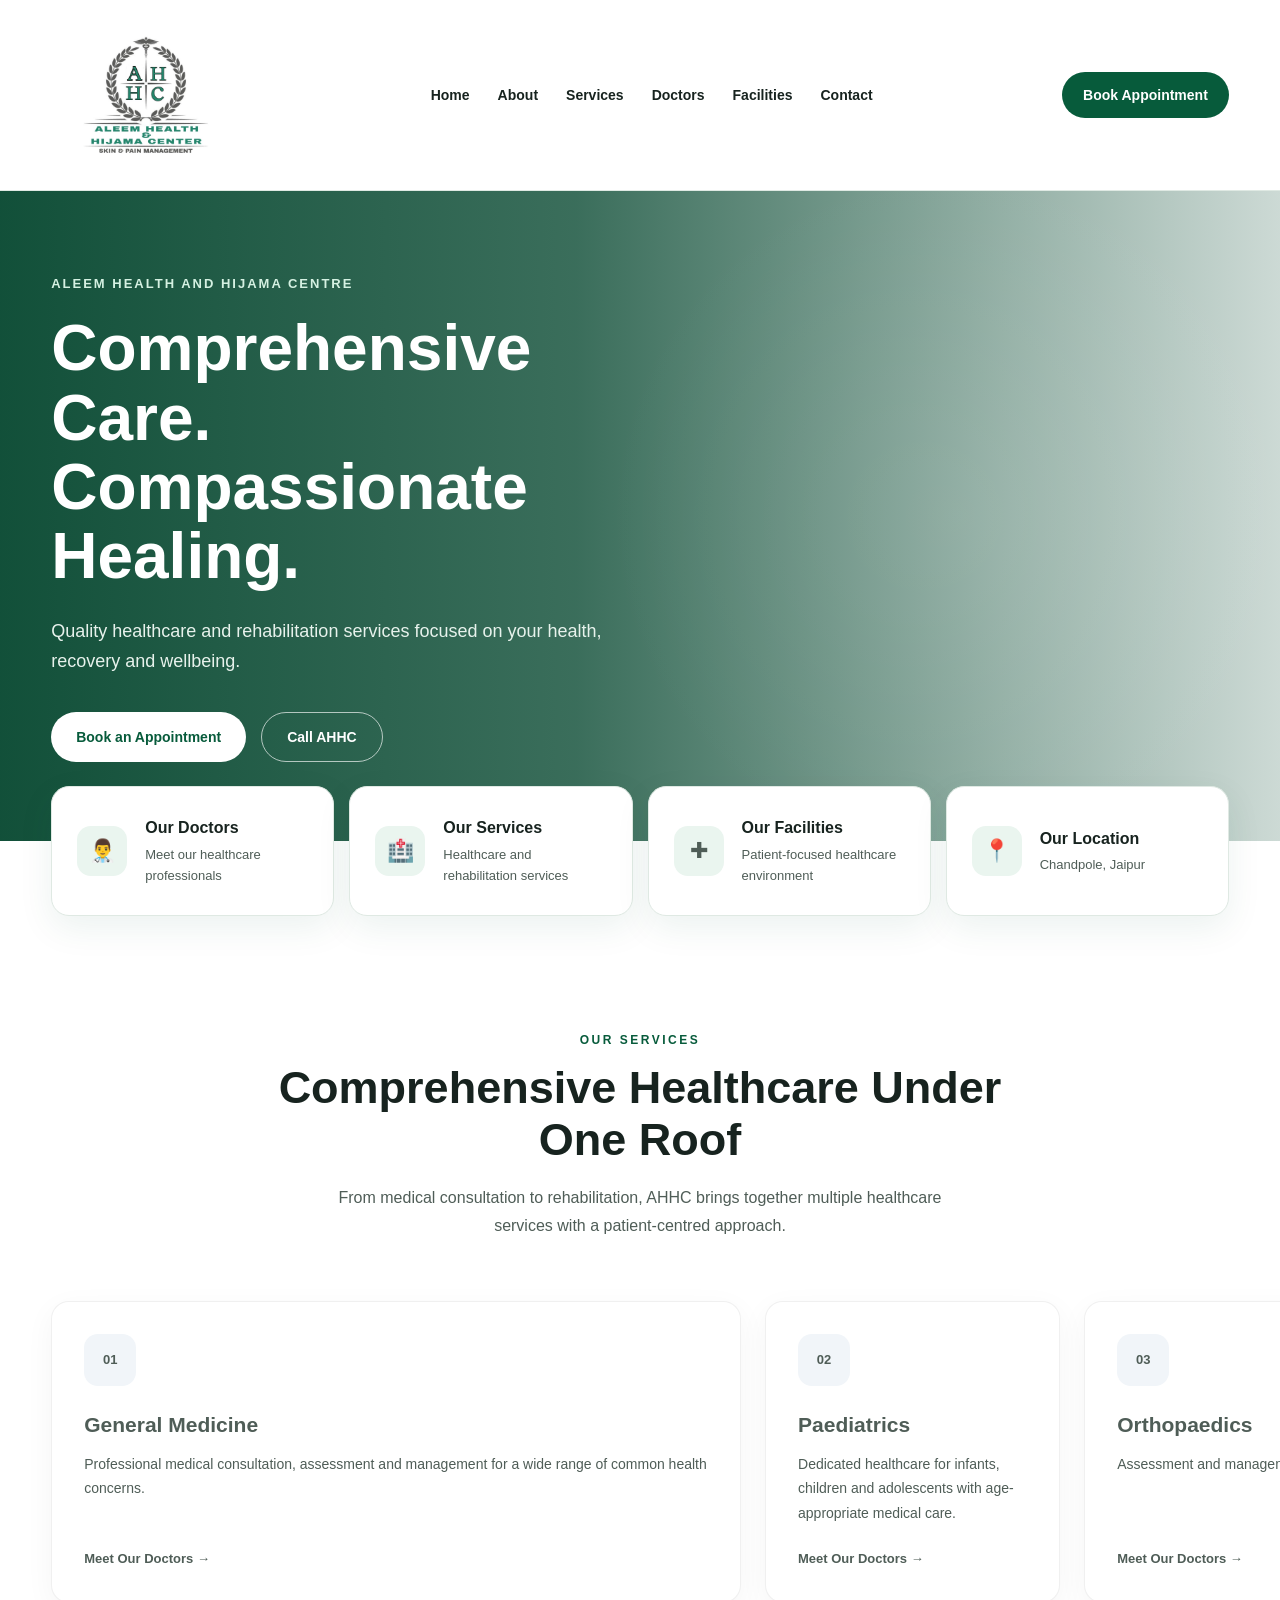
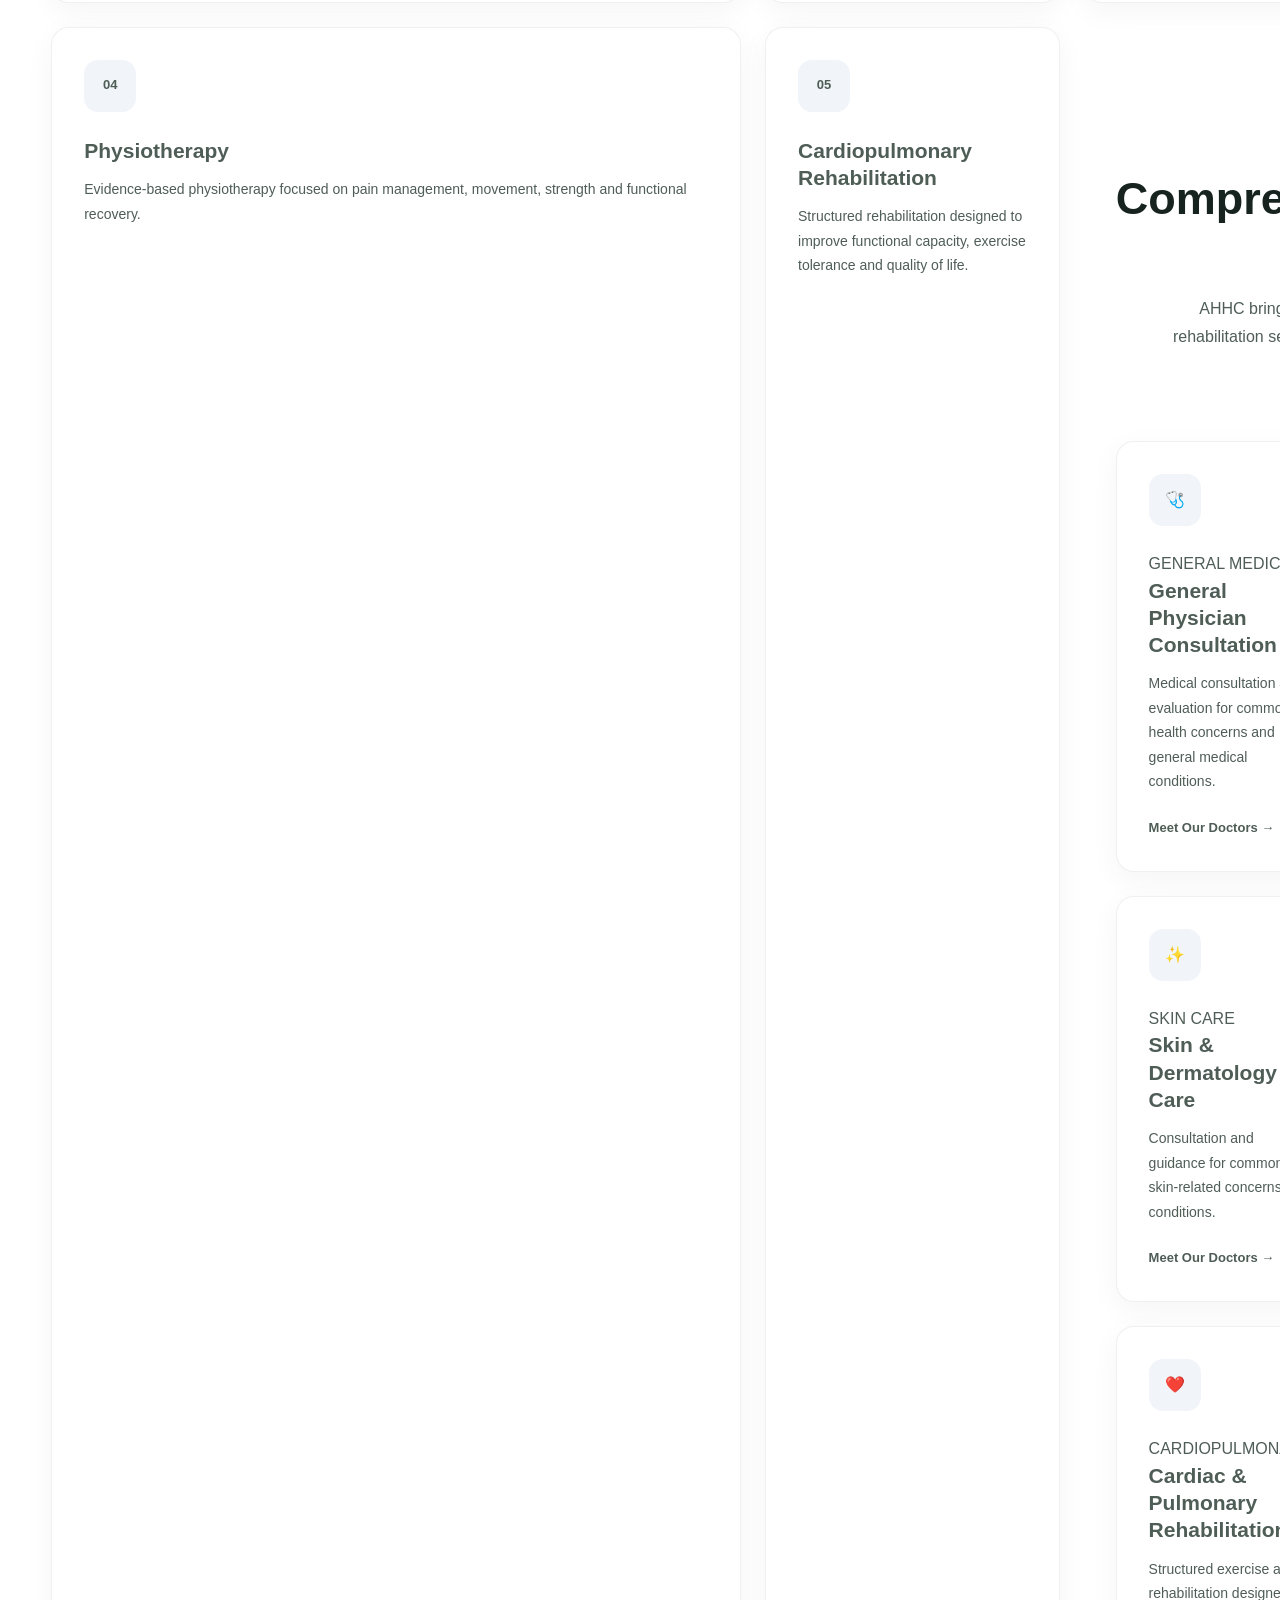
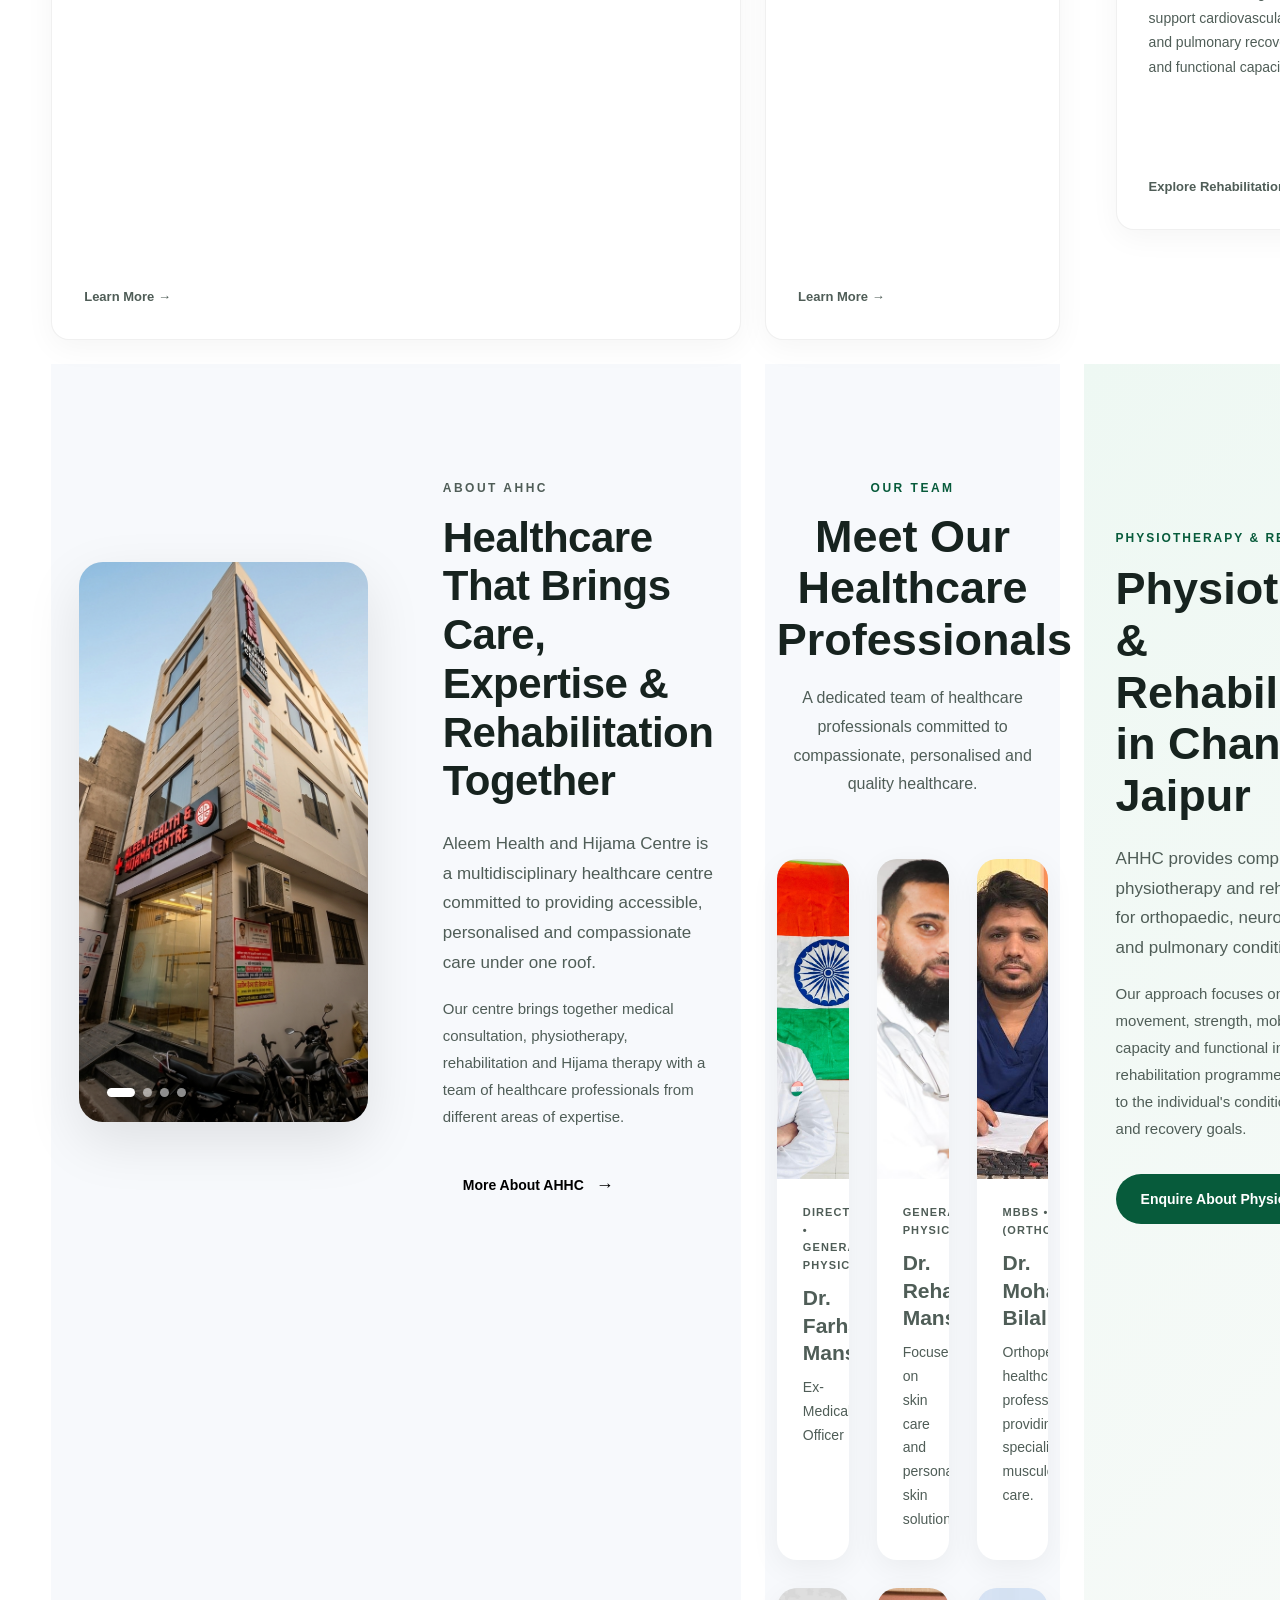
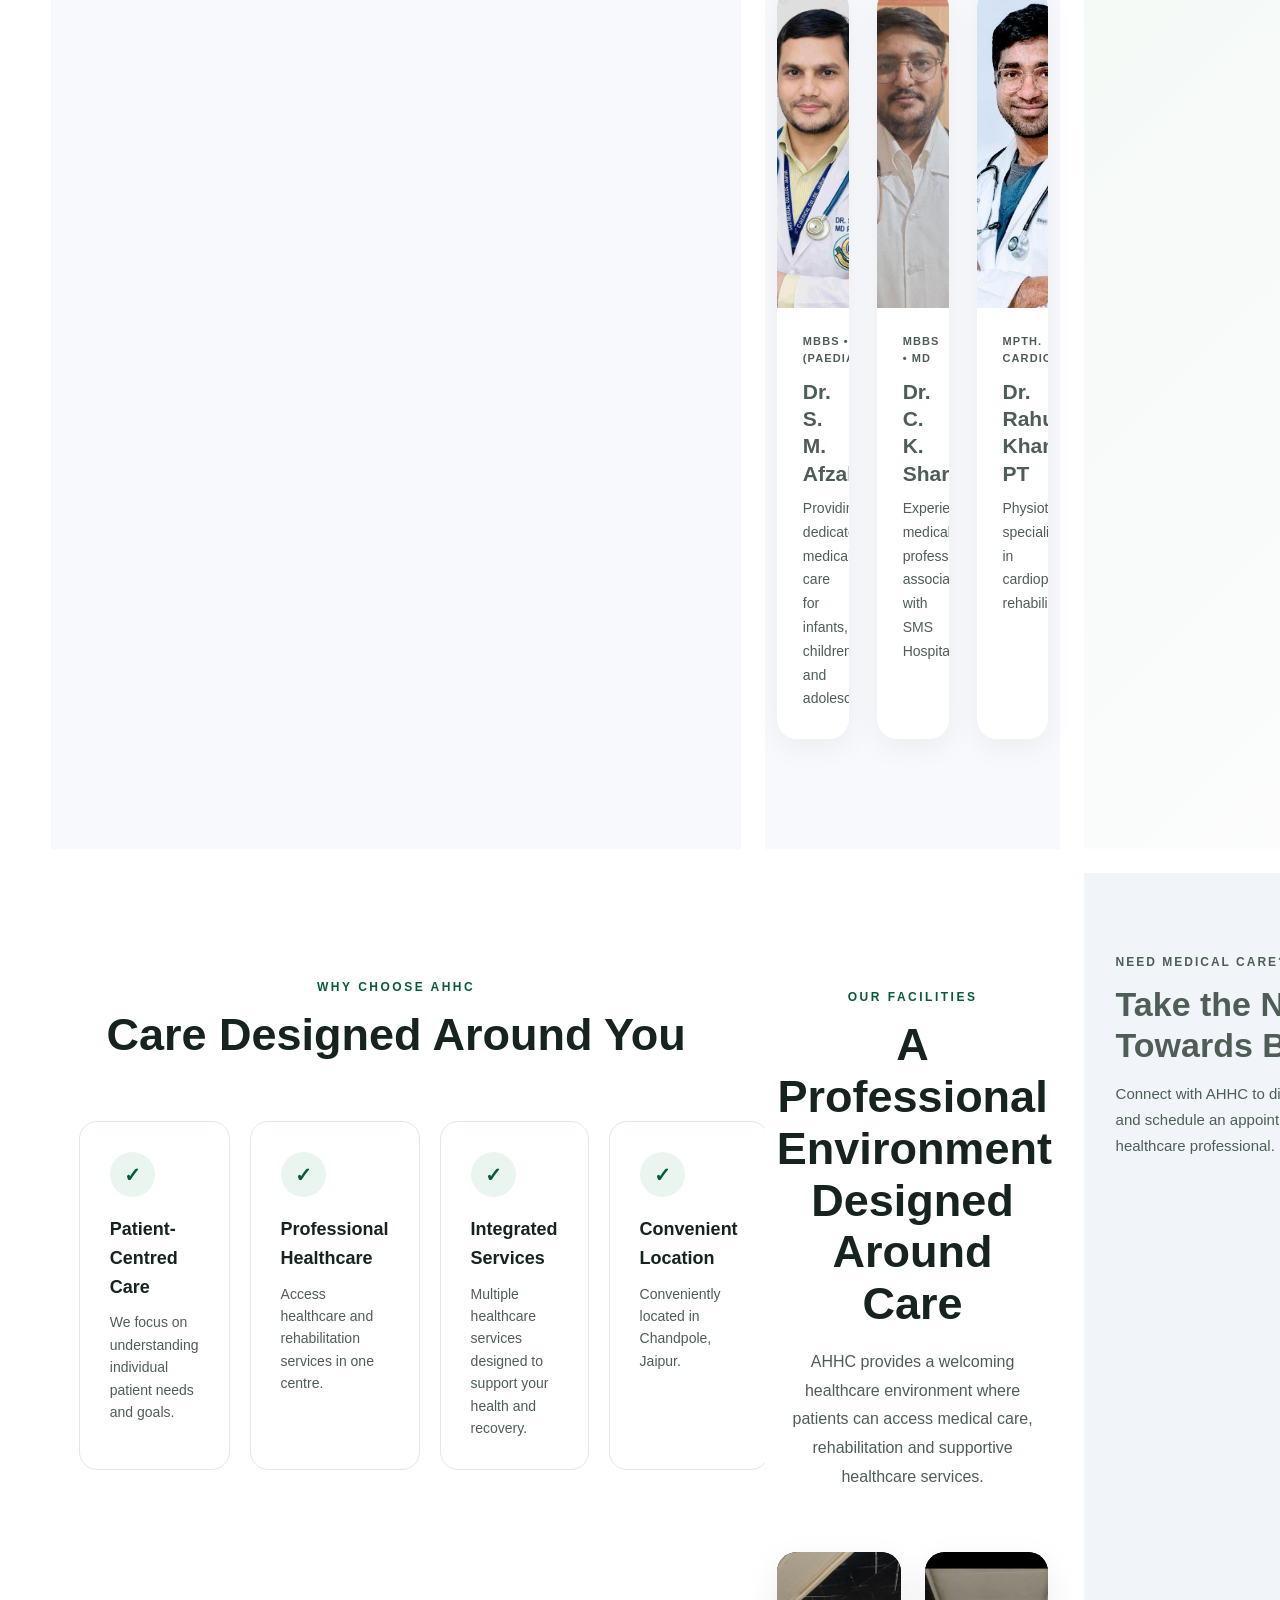
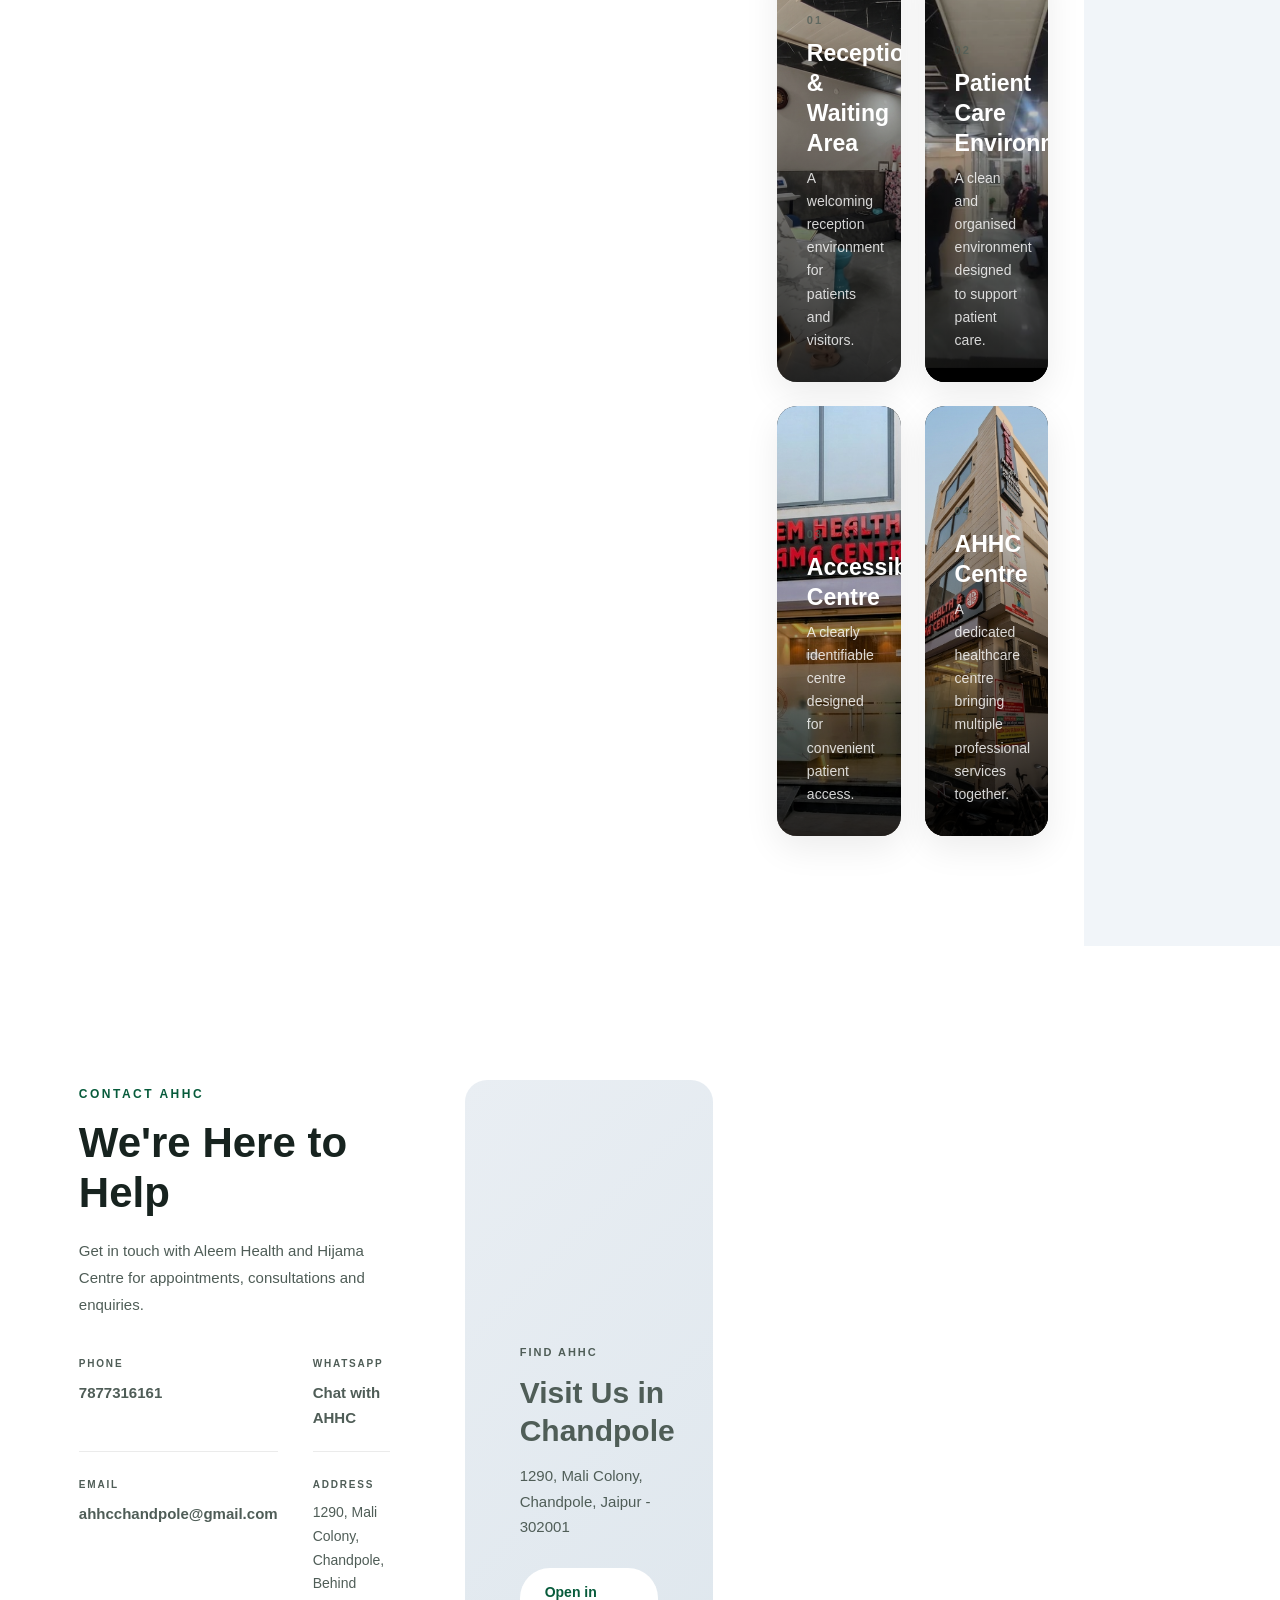
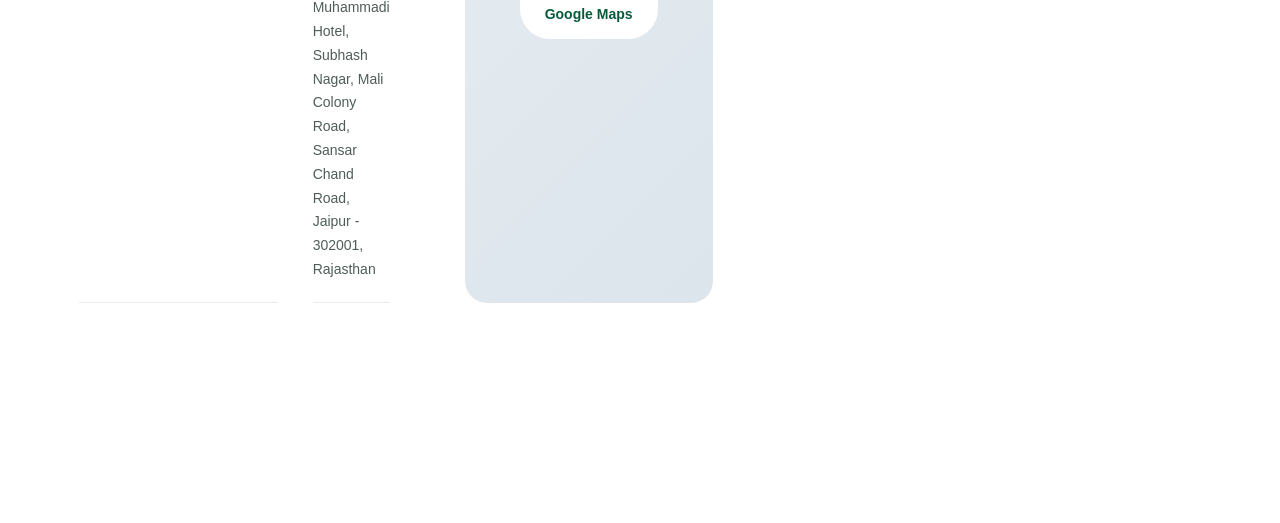
==== commit cba82b7c: "Update index.html" ====
--- a/index.html
+++ b/index.html
@@ -349,40 +349,340 @@
             </article>
 
 
-            <!-- ================= SERVICE 6 ================= -->
-
-            <article class="service-card">
-
-                <div class="service-icon">
-                    <span>06</span>
-                </div>
-
-                <div class="service-content">
-
-                    <h3>
-                        Hijama Therapy
-                    </h3>
-
-                    <p>
-                        Hijama therapy provided in a
-                        professional clinical environment
-                        with appropriate hygiene and care.
-                    </p>
-
-                    <a href="#contact">
-                        Learn More →
-                    </a>
-
-                </div>
-
-            </article>
-
-
-        </div>
-
-    </div>
-
-</section>
+                    <!-- ================= SERVICES SECTION ================= -->
+
+        <section class="services-section" id="services">
+
+            <div class="container">
+
+                <div class="section-heading">
+
+                    <span>
+                        OUR SERVICES
+                    </span>
+
+                    <h2>
+                        Comprehensive Healthcare Under One Roof
+                    </h2>
+
+                    <p>
+                        AHHC brings together medical consultation,
+                        specialist care, physiotherapy and
+                        rehabilitation services for patients and
+                        families in Chandpole and surrounding areas
+                        of Jaipur.
+                    </p>
+
+                </div>
+
+
+                <div class="services-grid">
+
+
+                    <!-- ================= GENERAL MEDICINE ================= -->
+
+                    <article class="service-card">
+
+                        <div class="service-icon">
+                            🩺
+                        </div>
+
+                        <div class="service-content">
+
+                            <span class="service-category">
+                                GENERAL MEDICINE
+                            </span>
+
+                            <h3>
+                                General Physician Consultation
+                            </h3>
+
+                            <p>
+                                Medical consultation and evaluation
+                                for common health concerns and
+                                general medical conditions.
+                            </p>
+
+                            <a href="#doctors">
+                                Meet Our Doctors →
+                            </a>
+
+                        </div>
+
+                    </article>
+
+
+                    <!-- ================= DIABETES & THYROID ================= -->
+
+                    <article class="service-card">
+
+                        <div class="service-icon">
+                            🩸
+                        </div>
+
+                        <div class="service-content">
+
+                            <span class="service-category">
+                                GENERAL MEDICINE
+                            </span>
+
+                            <h3>
+                                Diabetes & Thyroid Care
+                            </h3>
+
+                            <p>
+                                Medical consultation and ongoing
+                                care for diabetes, blood sugar and
+                                thyroid-related concerns.
+                            </p>
+
+                            <a href="#doctors">
+                                Meet Our Doctors →
+                            </a>
+
+                        </div>
+
+                    </article>
+
+
+                    <!-- ================= PAEDIATRICS ================= -->
+
+                    <article class="service-card">
+
+                        <div class="service-icon">
+                            👶
+                        </div>
+
+                        <div class="service-content">
+
+                            <span class="service-category">
+                                PAEDIATRICS
+                            </span>
+
+                            <h3>
+                                Paediatric Care
+                            </h3>
+
+                            <p>
+                                Medical consultation and healthcare
+                                support for infants, children and
+                                adolescents.
+                            </p>
+
+                            <a href="#doctors">
+                                Meet Our Doctors →
+                            </a>
+
+                        </div>
+
+                    </article>
+
+
+                    <!-- ================= SKIN ================= -->
+
+                    <article class="service-card">
+
+                        <div class="service-icon">
+                            ✨
+                        </div>
+
+                        <div class="service-content">
+
+                            <span class="service-category">
+                                SKIN CARE
+                            </span>
+
+                            <h3>
+                                Skin & Dermatology Care
+                            </h3>
+
+                            <p>
+                                Consultation and guidance for
+                                common skin-related concerns and
+                                conditions.
+                            </p>
+
+                            <a href="#doctors">
+                                Meet Our Doctors →
+                            </a>
+
+                        </div>
+
+                    </article>
+
+
+                    <!-- ================= ORTHOPAEDICS ================= -->
+
+                    <article class="service-card">
+
+                        <div class="service-icon">
+                            🦴
+                        </div>
+
+                        <div class="service-content">
+
+                            <span class="service-category">
+                                ORTHOPAEDICS
+                            </span>
+
+                            <h3>
+                                Orthopaedic Consultation
+                            </h3>
+
+                            <p>
+                                Assessment and management of
+                                musculoskeletal, joint and
+                                orthopaedic conditions.
+                            </p>
+
+                            <a href="#doctors">
+                                Meet Our Doctors →
+                            </a>
+
+                        </div>
+
+                    </article>
+
+
+                    <!-- ================= PHYSIOTHERAPY ================= -->
+
+                    <article class="service-card">
+
+                        <div class="service-icon">
+                            🧑‍⚕️
+                        </div>
+
+                        <div class="service-content">
+
+                            <span class="service-category">
+                                PHYSIOTHERAPY
+                            </span>
+
+                            <h3>
+                                Physiotherapy
+                            </h3>
+
+                            <p>
+                                Physiotherapy for pain, movement,
+                                strength, mobility and functional
+                                recovery.
+                            </p>
+
+                            <a href="#physiotherapy">
+                                Explore Physiotherapy →
+                            </a>
+
+                        </div>
+
+                    </article>
+
+
+                    <!-- ================= CARDIOPULMONARY ================= -->
+
+                    <article class="service-card">
+
+                        <div class="service-icon">
+                            ❤️
+                        </div>
+
+                        <div class="service-content">
+
+                            <span class="service-category">
+                                CARDIOPULMONARY
+                            </span>
+
+                            <h3>
+                                Cardiac & Pulmonary Rehabilitation
+                            </h3>
+
+                            <p>
+                                Structured exercise and rehabilitation
+                                designed to support cardiovascular and
+                                pulmonary recovery and functional capacity.
+                            </p>
+
+                            <a href="#physiotherapy">
+                                Explore Rehabilitation →
+                            </a>
+
+                        </div>
+
+                    </article>
+
+
+                    <!-- ================= NEURO REHABILITATION ================= -->
+
+                    <article class="service-card">
+
+                        <div class="service-icon">
+                            🧠
+                        </div>
+
+                        <div class="service-content">
+
+                            <span class="service-category">
+                                NEURO REHABILITATION
+                            </span>
+
+                            <h3>
+                                Neuro Physiotherapy & Rehabilitation
+                            </h3>
+
+                            <p>
+                                Functional rehabilitation focused on
+                                mobility, balance, coordination,
+                                strength and independence.
+                            </p>
+
+                            <a href="#physiotherapy">
+                                Explore Neuro Rehabilitation →
+                            </a>
+
+                        </div>
+
+                    </article>
+
+
+                    <!-- ================= HIJAMA ================= -->
+
+                    <article class="service-card">
+
+                        <div class="service-icon">
+                            🌿
+                        </div>
+
+                        <div class="service-content">
+
+                            <span class="service-category">
+                                COMPLEMENTARY CARE
+                            </span>
+
+                            <h3>
+                                Hijama Therapy
+                            </h3>
+
+                            <p>
+                                Hijama services provided in a
+                                professional healthcare environment
+                                at AHHC.
+                            </p>
+
+                            <a href="#contact">
+                                Enquire About Hijama →
+                            </a>
+
+                        </div>
+
+                    </article>
+
+
+                </div>
+
+            </div>
+
+        </section>
+
+
 <!-- ================= ABOUT AHHC SECTION ================= -->
 
 <section class="about-section" id="about">
--- a/css/style.css
+++ b/css/style.css
@@ -2357,3 +2357,271 @@
 .site-header.scrolled {
     box-shadow: 0 4px 20px rgba(0, 0, 0, 0.08);
 }
+
+
+/* ========================================
+   PHYSIOTHERAPY & REHABILITATION SECTION
+======================================== */
+
+.physio-section {
+
+    padding: 110px 0;
+
+    background:
+        linear-gradient(
+            135deg,
+            #eef8f3 0%,
+            #f7faf8 55%,
+            #ffffff 100%
+        );
+}
+
+
+/* ========================================
+   MAIN LAYOUT
+======================================== */
+
+.physio-layout {
+
+    display: grid;
+
+    grid-template-columns: 0.9fr 1.1fr;
+
+    align-items: center;
+
+    gap: 70px;
+}
+
+
+/* ========================================
+   LEFT CONTENT
+======================================== */
+
+.physio-content {
+
+    max-width: 560px;
+}
+
+.physio-content .section-label {
+
+    margin-bottom: 15px;
+}
+
+.physio-content h2 {
+
+    margin: 0 0 22px;
+
+    color: var(--dark);
+
+    font-size: clamp(32px, 4vw, 45px);
+
+    line-height: 1.15;
+}
+
+.physio-content p {
+
+    margin-bottom: 17px;
+
+    font-size: 15px;
+
+    line-height: 1.8;
+}
+
+.physio-content .physio-intro {
+
+    font-size: 17px;
+
+    line-height: 1.75;
+}
+
+
+/* ========================================
+   PHYSIOTHERAPY BUTTON
+======================================== */
+
+.physio-button {
+
+    margin-top: 15px;
+
+    background: var(--primary-green);
+
+    color: var(--white);
+}
+
+.physio-button:hover {
+
+    background: var(--dark-green);
+
+    color: var(--white);
+}
+
+
+/* ========================================
+   SPECIALITY GRID
+======================================== */
+
+.physio-grid {
+
+    display: grid;
+
+    grid-template-columns: repeat(2, 1fr);
+
+    gap: 20px;
+}
+
+
+/* ========================================
+   SPECIALITY CARD
+======================================== */
+
+.physio-card {
+
+    position: relative;
+
+    min-height: 245px;
+
+    padding: 30px;
+
+    background: var(--white);
+
+    border: 1px solid var(--border);
+
+    border-radius: 20px;
+
+    box-shadow:
+        0 10px 30px rgba(7, 91, 59, 0.06);
+
+    transition:
+        transform 0.3s ease,
+        box-shadow 0.3s ease;
+}
+
+.physio-card:hover {
+
+    transform: translateY(-7px);
+
+    box-shadow:
+        0 18px 40px rgba(7, 91, 59, 0.11);
+}
+
+
+/* ========================================
+   ICON
+======================================== */
+
+.physio-icon {
+
+    width: 52px;
+    height: 52px;
+
+    display: flex;
+
+    align-items: center;
+    justify-content: center;
+
+    margin-bottom: 22px;
+
+    border-radius: 15px;
+
+    background: var(--light-green);
+
+    font-size: 23px;
+}
+
+
+/* ========================================
+   CARD CONTENT
+======================================== */
+
+.physio-card h3 {
+
+    margin: 0 0 10px;
+
+    color: var(--dark);
+
+    font-size: 19px;
+
+    line-height: 1.35;
+}
+
+.physio-card p {
+
+    margin: 0;
+
+    font-size: 14px;
+
+    line-height: 1.7;
+}
+
+
+/* ========================================
+   TABLET
+======================================== */
+
+@media (max-width: 1000px) {
+
+    .physio-layout {
+
+        grid-template-columns: 1fr;
+
+        gap: 50px;
+    }
+
+    .physio-content {
+
+        max-width: 750px;
+    }
+
+}
+
+
+/* ========================================
+   MOBILE
+======================================== */
+
+@media (max-width: 650px) {
+
+    .physio-section {
+
+        padding: 80px 0;
+    }
+
+    .physio-layout {
+
+        gap: 38px;
+    }
+
+    .physio-content h2 {
+
+        font-size: 31px;
+
+        line-height: 1.2;
+    }
+
+    .physio-content .physio-intro {
+
+        font-size: 16px;
+    }
+
+    .physio-content p {
+
+        font-size: 14px;
+
+        line-height: 1.75;
+    }
+
+    .physio-grid {
+
+        grid-template-columns: 1fr;
+
+        gap: 18px;
+    }
+
+    .physio-card {
+
+        min-height: auto;
+
+        padding: 27px;
+    }
+
+}
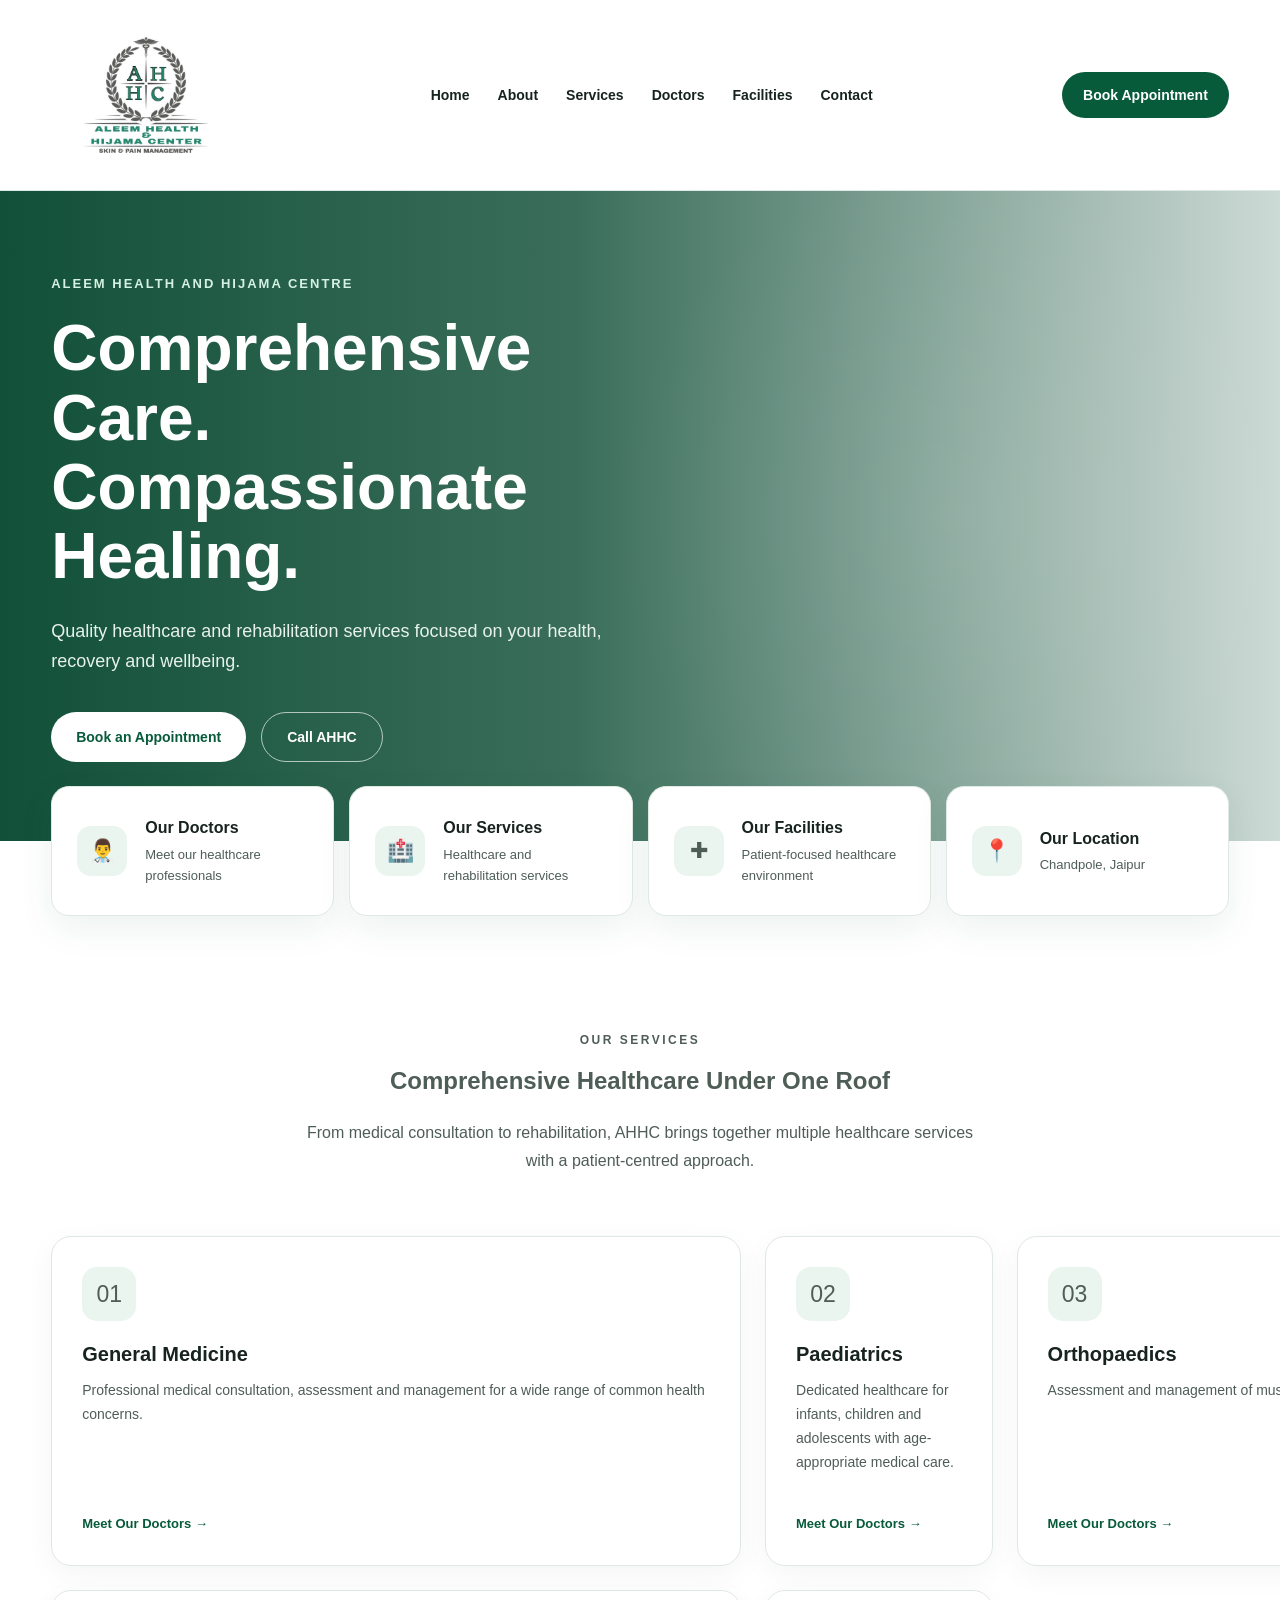
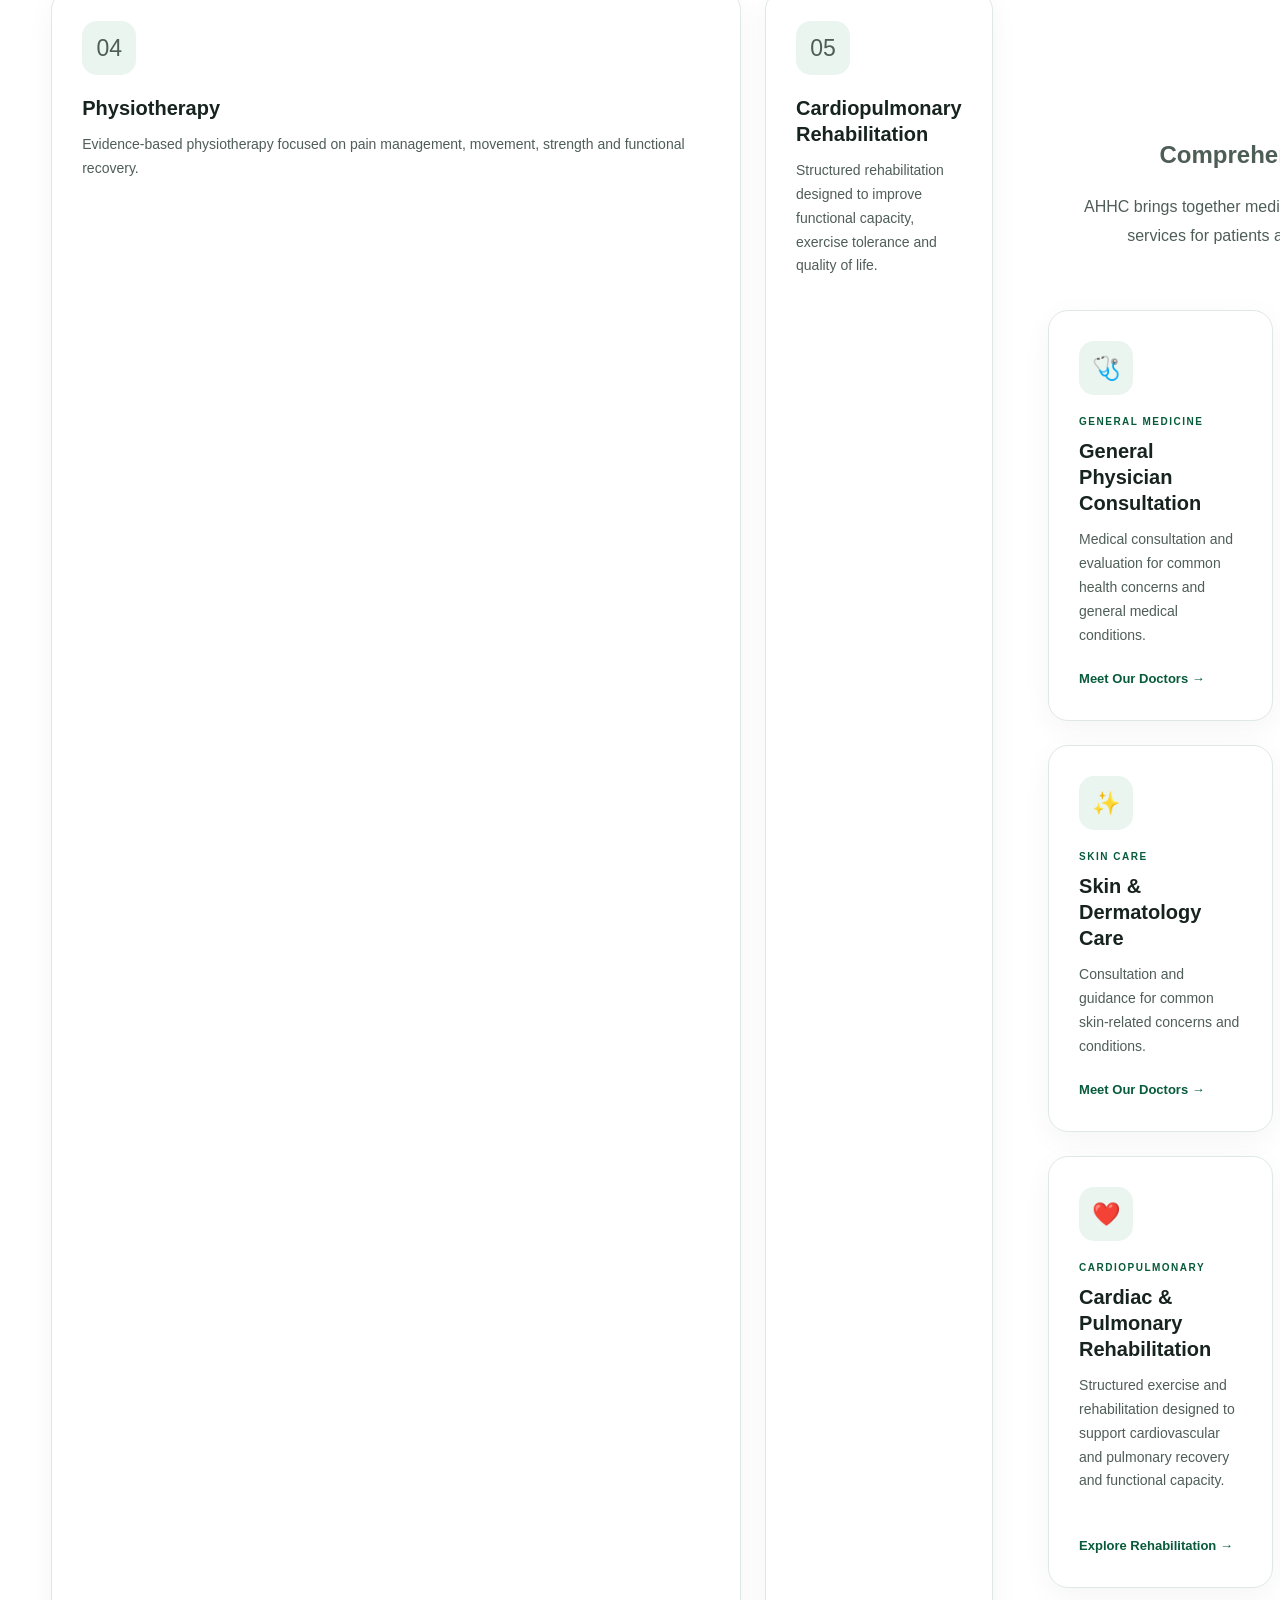
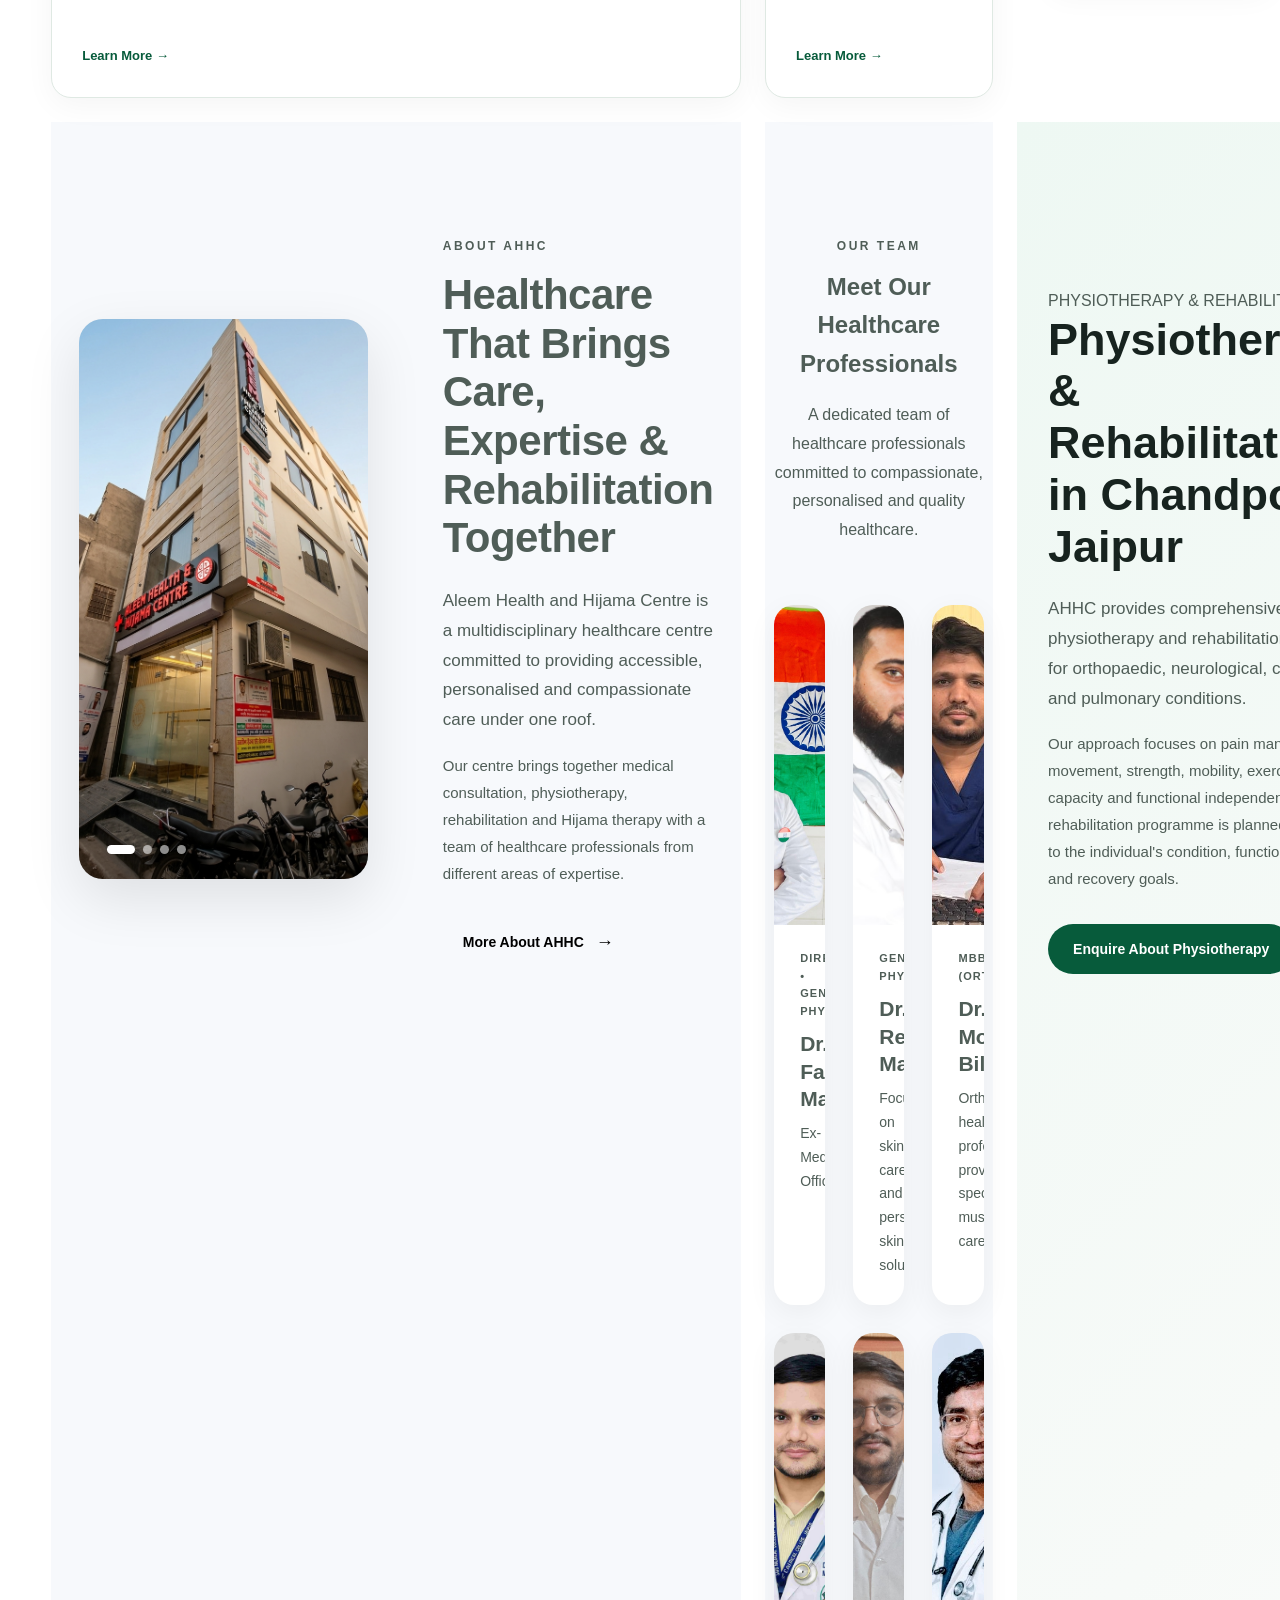
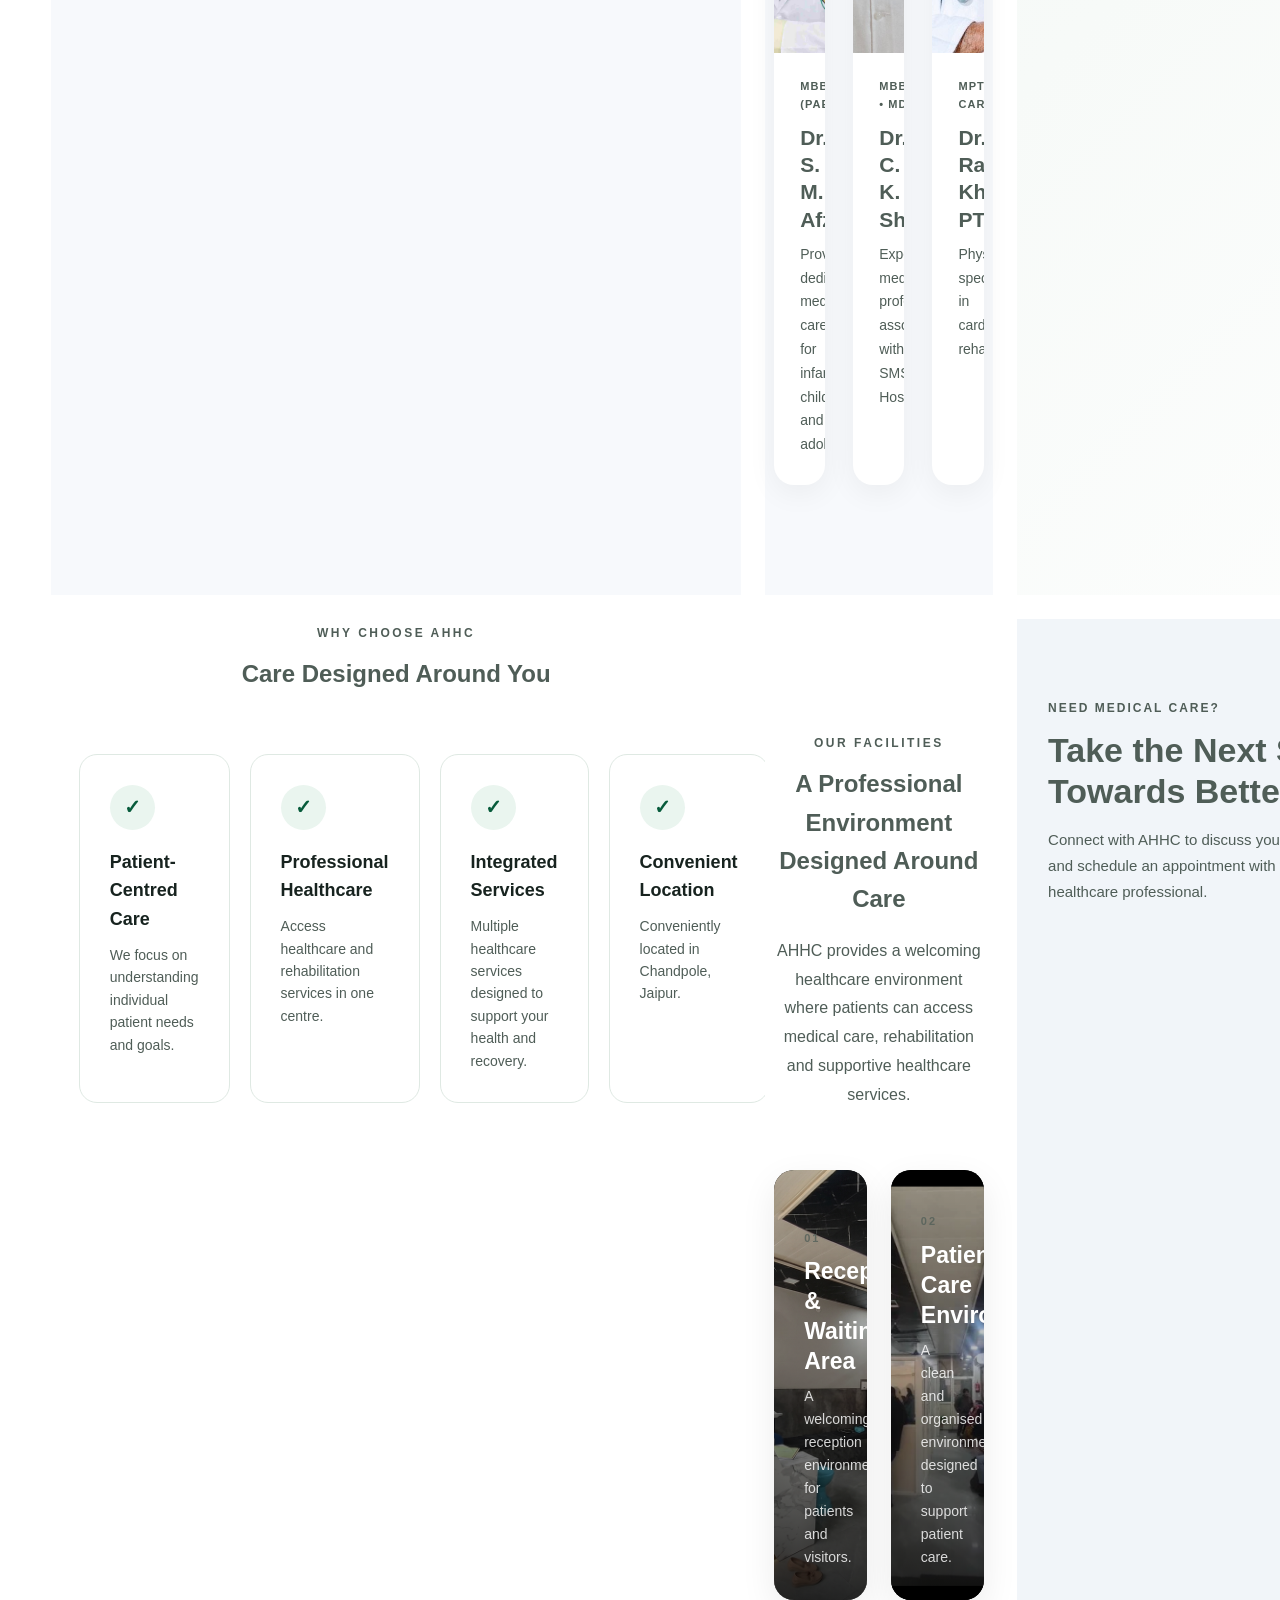
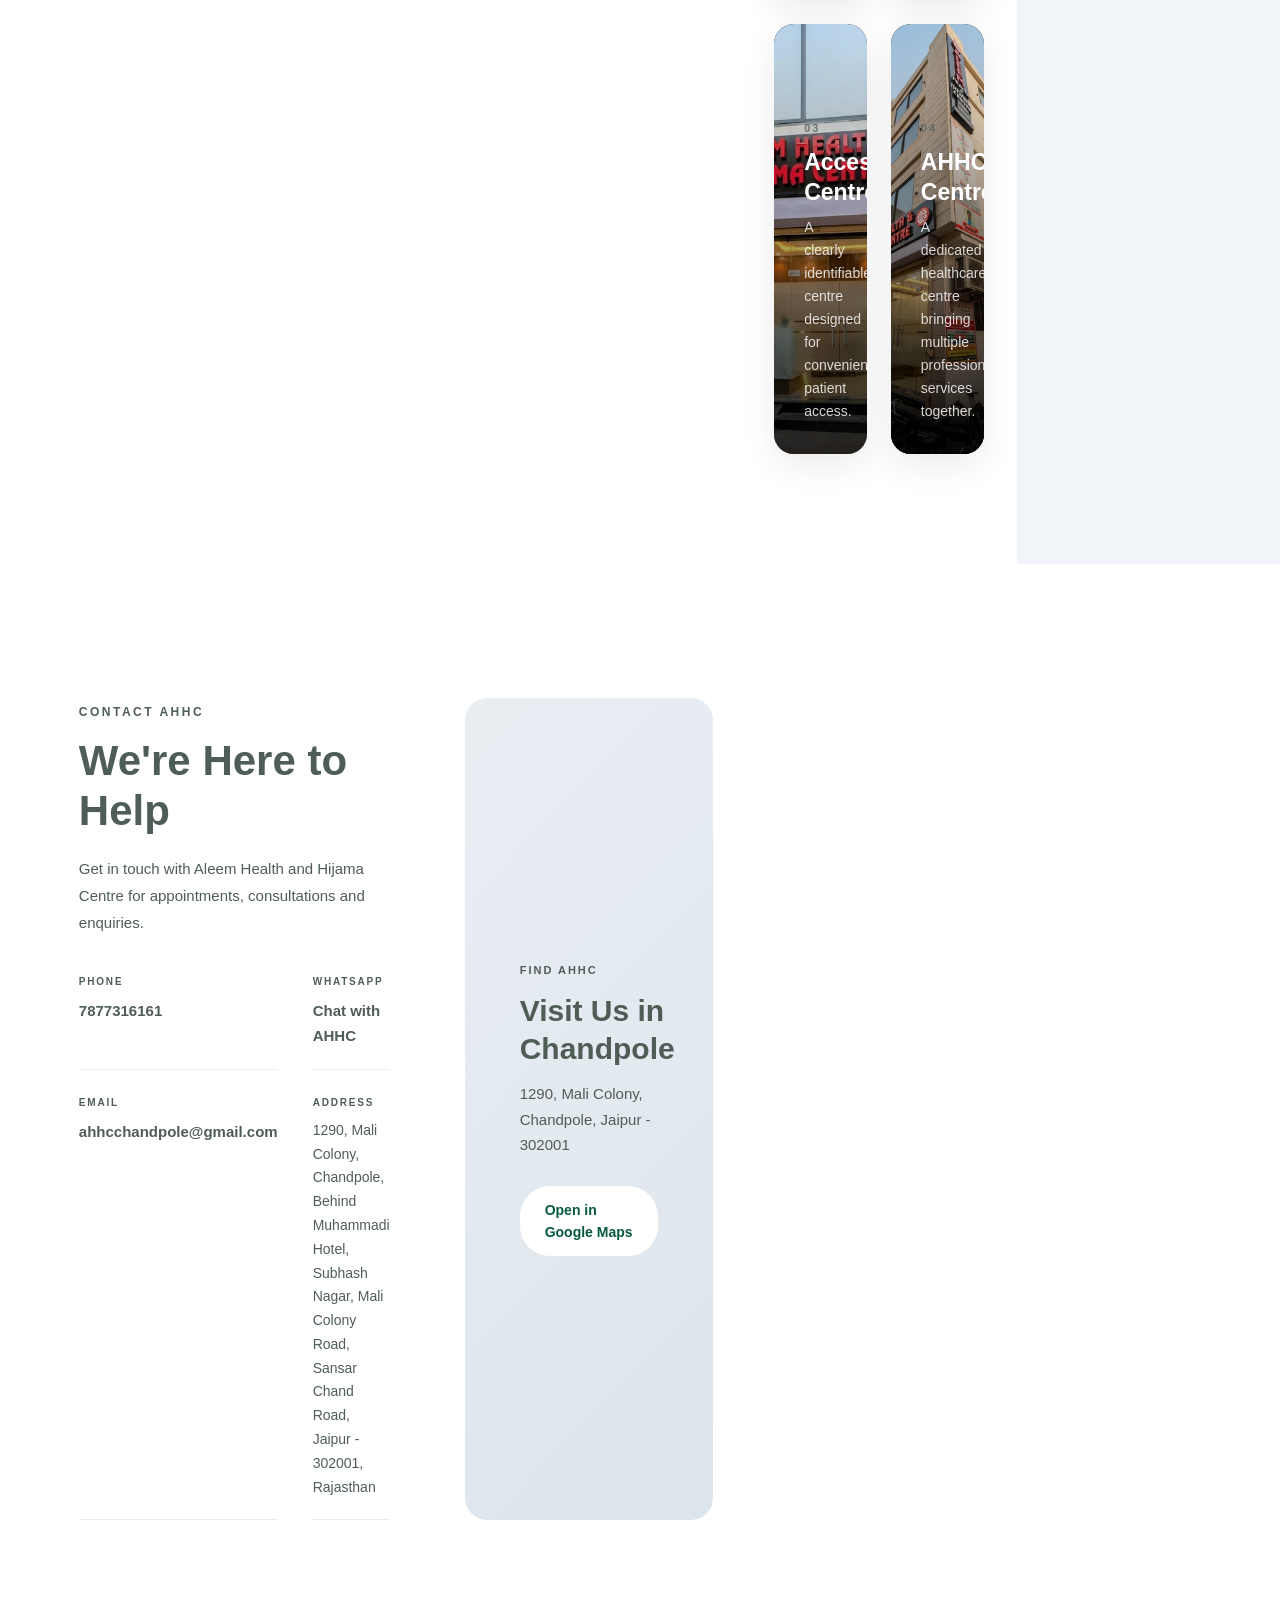
==== commit 9f938ddd: "Update index.html" ====
--- a/index.html
+++ b/index.html
@@ -568,8 +568,8 @@
                                 recovery.
                             </p>
 
-                            <a href="#physiotherapy">
-                                Explore Physiotherapy →
+                            <a href="services/physiotherapy.html">
+    Explore Physiotherapy →
                             </a>
 
                         </div>
--- a/css/style.css
+++ b/css/style.css
@@ -337,214 +337,234 @@
     font-size: 13px;
 }
 
-
-/* =========================
-   5. SECTION COMMON
-   ========================= */
-
-.services-section,
-.about-section,
-.doctors-section,
-.why-us-section,
-.facilities-section,
-.contact-section {
-    padding: 100px 0;
-}
-
-.section-heading {
-    max-width: 700px;
-    margin: 0 auto 55px;
+/* ========================================
+   SERVICES SECTION
+======================================== */
+
+.services-section {
+
+    padding: 110px 0;
+
+    background: #ffffff;
+}
+
+
+/* ========================================
+   SERVICES HEADING
+======================================== */
+
+.services-section .section-heading {
+
+    max-width: 780px;
+
+    margin: 0 auto 60px;
+
     text-align: center;
 }
 
-.section-heading span,
-.section-label {
+.services-section .section-heading span {
+
     display: inline-block;
 
     margin-bottom: 12px;
 
-    color: var(--primary-green);
-
     font-size: 12px;
+
     font-weight: 800;
 
-    letter-spacing: 2px;
-}
-
-.section-heading h2,
-.about-content h2,
-.contact-content h2 {
-    color: var(--dark);
-
-    font-size: clamp(32px, 4vw, 45px);
-    line-height: 1.15;
-
-    margin-bottom: 18px;
-}
-
-.section-heading p {
-    font-size: 16px;
-    color: var(--text);
-}
-
-/* ========================================
-   SERVICES SECTION
-======================================== */
-
-.services-section {
-    padding: 110px 0;
+    letter-spacing: 2.5px;
+
+    text-transform: uppercase;
+}
+
+.services-section .section-heading h2 {
+
+    margin: 0 0 18px;
+}
+
+.services-section .section-heading p {
+
+    max-width: 680px;
+
+    margin: 0 auto;
+
+    line-height: 1.8;
+}
+
+
+/* ========================================
+   SERVICES GRID
+======================================== */
+
+.services-grid {
+
+    display: grid;
+
+    grid-template-columns:
+        repeat(3, 1fr);
+
+    gap: 24px;
+}
+
+
+/* ========================================
+   SERVICE CARD
+======================================== */
+
+.service-card {
+
+    position: relative;
+
+    display: flex;
+
+    flex-direction: column;
+
+    min-height: 330px;
+
+    padding: 30px;
+
     background: #ffffff;
-}
-
-
-/* ========================================
-   SERVICES HEADING
-======================================== */
-
-.services-section .section-heading {
-    max-width: 760px;
-    margin: 0 auto 60px;
-    text-align: center;
-}
-
-.services-section .section-heading span {
-    display: inline-block;
-    margin-bottom: 12px;
-
-    font-size: 12px;
-    font-weight: 800;
-    letter-spacing: 2.5px;
-    text-transform: uppercase;
-}
-
-.services-section .section-heading h2 {
-    margin: 0 0 18px;
-}
-
-.services-section .section-heading p {
-    max-width: 650px;
-    margin: 0 auto;
-
-    line-height: 1.8;
-}
-
-
-/* ========================================
-   SERVICES GRID
-======================================== */
-
-.services-grid {
-    display: grid;
-
-    grid-template-columns: repeat(3, 1fr);
-
-    gap: 24px;
-}
-
-
-/* ========================================
-   SERVICE CARD
-======================================== */
-
-.service-card {
-    position: relative;
-
-    display: flex;
-    flex-direction: column;
-
-    min-height: 300px;
-
-    padding: 32px;
-
-    background: #ffffff;
-
-    border: 1px solid rgba(0, 0, 0, 0.06);
-
-    border-radius: 18px;
+
+    border: 1px solid var(--border);
+
+    border-radius: 20px;
 
     box-shadow:
         0 8px 30px rgba(0, 0, 0, 0.045);
 
     transition:
         transform 0.3s ease,
-        box-shadow 0.3s ease;
+        box-shadow 0.3s ease,
+        border-color 0.3s ease;
 }
 
 .service-card:hover {
+
     transform: translateY(-7px);
 
+    border-color: #bcd8ca;
+
     box-shadow:
-        0 18px 40px rgba(0, 0, 0, 0.09);
-}
-
-
-/* ========================================
-   SERVICE NUMBER
+        0 18px 40px rgba(7, 91, 59, 0.10);
+}
+
+
+/* ========================================
+   SERVICE ICON
 ======================================== */
 
 .service-icon {
+
+    width: 54px;
+
+    height: 54px;
+
     display: flex;
 
     align-items: center;
+
     justify-content: center;
 
-    width: 52px;
-    height: 52px;
-
-    margin-bottom: 25px;
-
-    border-radius: 14px;
-
-    background: #f1f5f9;
-}
-
-.service-icon span {
+    margin-bottom: 20px;
+
+    border-radius: 15px;
+
+    background: var(--light-green);
+
+    font-size: 23px;
+}
+
+
+/* ========================================
+   SERVICE CONTENT
+======================================== */
+
+.service-content {
+
+    display: flex;
+
+    flex-direction: column;
+
+    flex: 1;
+}
+
+
+/* ========================================
+   SERVICE CATEGORY
+======================================== */
+
+.service-category {
+
+    display: inline-block;
+
+    margin-bottom: 9px;
+
+    color: var(--primary-green);
+
+    font-size: 10px;
+
+    font-weight: 800;
+
+    letter-spacing: 1.5px;
+
+    line-height: 1.4;
+}
+
+
+/* ========================================
+   SERVICE TITLE
+======================================== */
+
+.service-content h3 {
+
+    margin: 0 0 12px;
+
+    color: var(--dark);
+
+    font-size: 20px;
+
+    line-height: 1.3;
+}
+
+
+/* ========================================
+   SERVICE DESCRIPTION
+======================================== */
+
+.service-content p {
+
+    margin: 0 0 22px;
+
+    font-size: 14px;
+
+    line-height: 1.7;
+}
+
+
+/* ========================================
+   SERVICE LINK
+======================================== */
+
+.service-content a {
+
+    margin-top: auto;
+
+    color: var(--primary-green);
+
     font-size: 13px;
+
     font-weight: 800;
-}
-
-
-/* ========================================
-   SERVICE CONTENT
-======================================== */
-
-.service-content {
-    display: flex;
-    flex-direction: column;
-
-    flex: 1;
-}
-
-.service-content h3 {
-    margin: 0 0 13px;
-
-    font-size: 21px;
-
-    line-height: 1.3;
-}
-
-.service-content p {
-    margin: 0 0 24px;
-
-    font-size: 14px;
-
-    line-height: 1.75;
-}
-
-.service-content a {
-    margin-top: auto;
-
-    font-size: 13px;
-
-    font-weight: 700;
-
-    text-decoration: none;
-
-    transition: opacity 0.3s ease;
+
+    transition:
+        color 0.25s ease,
+        transform 0.25s ease;
 }
 
 .service-content a:hover {
-    opacity: 0.7;
+
+    color: var(--dark-green);
+
+    transform: translateX(3px);
 }
 
 
@@ -555,7 +575,9 @@
 @media (max-width: 1000px) {
 
     .services-grid {
-        grid-template-columns: repeat(2, 1fr);
+
+        grid-template-columns:
+            repeat(2, 1fr);
     }
 
 }
@@ -568,21 +590,36 @@
 @media (max-width: 650px) {
 
     .services-section {
+
         padding: 80px 0;
     }
 
+    .services-section .section-heading {
+
+        margin-bottom: 40px;
+    }
+
     .services-grid {
+
         grid-template-columns: 1fr;
-        gap: 20px;
+
+        gap: 18px;
     }
 
     .service-card {
+
         min-height: auto;
-        padding: 28px;
-    }
-
-}
-/* =========================
+
+        padding: 27px;
+    }
+
+    .service-content h3 {
+
+        font-size: 19px;
+    }
+
+}
+
    
 /* ========================================
    ABOUT AHHC SECTION
@@ -2625,3 +2662,791 @@
     }
 
 }
+/* =========================================================
+   PHYSIOTHERAPY SERVICE PAGE
+   ========================================================= */
+
+
+/* =========================
+   SERVICE PAGE HERO
+   ========================= */
+
+.service-page-hero {
+
+    position: relative;
+
+    min-height: 570px;
+
+    display: flex;
+
+    align-items: center;
+
+    background:
+        linear-gradient(
+            90deg,
+            rgba(3, 69, 45, 0.96) 0%,
+            rgba(3, 69, 45, 0.88) 45%,
+            rgba(3, 69, 45, 0.55) 100%
+        );
+
+    overflow: hidden;
+}
+
+
+/* Decorative background */
+
+.service-page-hero::after {
+
+    content: "";
+
+    position: absolute;
+
+    width: 500px;
+    height: 500px;
+
+    right: -180px;
+    top: -120px;
+
+    border-radius: 50%;
+
+    background:
+        rgba(255, 255, 255, 0.05);
+
+}
+
+
+/* Hero content */
+
+.service-page-hero-content {
+
+    position: relative;
+
+    z-index: 2;
+
+    max-width: 760px;
+
+    padding: 80px 0;
+}
+
+
+.service-page-hero-content .section-label {
+
+    color: #d5f1e2;
+
+    margin-bottom: 18px;
+}
+
+
+.service-page-hero h1 {
+
+    margin: 0 0 24px;
+
+    color: var(--white);
+
+    font-size:
+        clamp(40px, 5vw, 64px);
+
+    line-height: 1.08;
+
+    letter-spacing: -1px;
+}
+
+
+.service-page-hero p {
+
+    max-width: 680px;
+
+    margin: 0 0 32px;
+
+    color: #e5f1eb;
+
+    font-size: 18px;
+
+    line-height: 1.75;
+}
+
+
+/* Hero buttons */
+
+.service-page-hero .hero-buttons {
+
+    display: flex;
+
+    flex-wrap: wrap;
+
+    gap: 14px;
+}
+
+
+.service-page-hero .primary-button {
+
+    background: var(--white);
+
+    color: var(--primary-green);
+}
+
+
+.service-call-button {
+
+    border:
+        1px solid rgba(255, 255, 255, 0.65);
+
+    color: var(--white);
+}
+
+
+/* =========================
+   INTRODUCTION SECTION
+   ========================= */
+
+.service-intro-section {
+
+    padding: 100px 0;
+
+    background: var(--white);
+}
+
+
+.service-intro-content {
+
+    max-width: 850px;
+
+    margin: 0 auto;
+
+    text-align: center;
+}
+
+
+.service-intro-content .section-label {
+
+    margin-bottom: 14px;
+}
+
+
+.service-intro-content h2 {
+
+    margin: 0 0 25px;
+
+    color: var(--dark);
+
+    font-size:
+        clamp(32px, 4vw, 45px);
+
+    line-height: 1.15;
+}
+
+
+.service-intro-content p {
+
+    max-width: 760px;
+
+    margin: 0 auto 16px;
+
+    font-size: 16px;
+
+    line-height: 1.85;
+}
+
+
+/* =========================
+   PHYSIOTHERAPY SPECIALITIES
+   ========================= */
+
+.physio-services-section {
+
+    padding: 110px 0;
+
+    background: #f7f9fc;
+}
+
+
+.physio-services-section
+.section-heading {
+
+    max-width: 760px;
+
+    margin: 0 auto 60px;
+
+    text-align: center;
+}
+
+
+.physio-page-grid {
+
+    display: grid;
+
+    grid-template-columns:
+        repeat(2, 1fr);
+
+    gap: 25px;
+}
+
+
+/* =========================
+   PHYSIO SERVICE CARD
+   ========================= */
+
+.physio-page-card {
+
+    position: relative;
+
+    padding: 35px;
+
+    background: var(--white);
+
+    border:
+        1px solid var(--border);
+
+    border-radius: 22px;
+
+    box-shadow:
+        0 10px 30px
+        rgba(0, 0, 0, 0.045);
+
+    transition:
+        transform 0.3s ease,
+        box-shadow 0.3s ease;
+}
+
+
+.physio-page-card:hover {
+
+    transform: translateY(-7px);
+
+    box-shadow:
+        0 18px 40px
+        rgba(7, 91, 59, 0.10);
+}
+
+
+/* Card icon */
+
+.physio-page-icon {
+
+    width: 58px;
+    height: 58px;
+
+    display: flex;
+
+    align-items: center;
+    justify-content: center;
+
+    margin-bottom: 22px;
+
+    border-radius: 16px;
+
+    background: var(--light-green);
+
+    font-size: 25px;
+}
+
+
+.physio-page-card h3 {
+
+    margin: 0 0 13px;
+
+    color: var(--dark);
+
+    font-size: 22px;
+
+    line-height: 1.3;
+}
+
+
+.physio-page-card p {
+
+    margin: 0 0 20px;
+
+    font-size: 14px;
+
+    line-height: 1.75;
+}
+
+
+/* Card list */
+
+.physio-page-card ul {
+
+    margin: 0;
+
+    padding-left: 20px;
+}
+
+
+.physio-page-card li {
+
+    margin-bottom: 8px;
+
+    color: var(--text);
+
+    font-size: 14px;
+
+    line-height: 1.6;
+}
+
+
+/* =========================
+   BENEFITS SECTION
+   ========================= */
+
+.physio-benefits-section {
+
+    padding: 110px 0;
+
+    background: var(--white);
+}
+
+
+.benefits-layout {
+
+    display: grid;
+
+    grid-template-columns:
+        0.9fr 1.1fr;
+
+    align-items: start;
+
+    gap: 70px;
+}
+
+
+.benefits-content {
+
+    max-width: 540px;
+}
+
+
+.benefits-content h2 {
+
+    margin: 0 0 20px;
+
+    color: var(--dark);
+
+    font-size:
+        clamp(32px, 4vw, 44px);
+
+    line-height: 1.15;
+}
+
+
+.benefits-content p {
+
+    font-size: 15px;
+
+    line-height: 1.8;
+}
+
+
+/* Benefits list */
+
+.benefits-list {
+
+    display: grid;
+
+    grid-template-columns:
+        repeat(2, 1fr);
+
+    gap: 18px;
+}
+
+
+.benefit-item {
+
+    padding: 24px;
+
+    border:
+        1px solid var(--border);
+
+    border-radius: 16px;
+
+    background: #f8faf9;
+}
+
+
+.benefit-item strong {
+
+    display: block;
+
+    margin-bottom: 7px;
+
+    color: var(--dark);
+
+    font-size: 16px;
+}
+
+
+.benefit-item span {
+
+    display: block;
+
+    color: var(--text);
+
+    font-size: 13px;
+
+    line-height: 1.65;
+}
+
+
+/* =========================
+   LOCAL AREA SECTION
+   ========================= */
+
+.local-physio-section {
+
+    padding: 100px 0;
+
+    background: #eef8f3;
+}
+
+
+.local-physio-content {
+
+    max-width: 850px;
+
+    margin: 0 auto;
+
+    text-align: center;
+}
+
+
+.local-physio-content h2 {
+
+    margin: 0 0 20px;
+
+    color: var(--dark);
+
+    font-size:
+        clamp(32px, 4vw, 44px);
+
+    line-height: 1.15;
+}
+
+
+.local-physio-content p {
+
+    max-width: 760px;
+
+    margin: 0 auto 16px;
+
+    font-size: 15px;
+
+    line-height: 1.8;
+}
+
+
+.local-physio-content
+.primary-button {
+
+    margin-top: 18px;
+
+    background: var(--primary-green);
+
+    color: var(--white);
+}
+
+
+.local-physio-content
+.primary-button:hover {
+
+    background: var(--dark-green);
+}
+
+
+/* =========================
+   SERVICE CTA
+   ========================= */
+
+.service-page-cta {
+
+    padding: 80px 0;
+
+    background: var(--dark-green);
+
+    color: var(--white);
+}
+
+
+.service-cta-inner {
+
+    display: flex;
+
+    align-items: center;
+
+    justify-content: space-between;
+
+    gap: 40px;
+}
+
+
+.service-cta-inner > div:first-child {
+
+    max-width: 650px;
+}
+
+
+.service-cta-inner span {
+
+    display: block;
+
+    margin-bottom: 12px;
+
+    color: #cce9da;
+
+    font-size: 12px;
+
+    font-weight: 800;
+
+    letter-spacing: 2px;
+}
+
+
+.service-cta-inner h2 {
+
+    margin: 0 0 15px;
+
+    color: var(--white);
+
+    font-size:
+        clamp(30px, 4vw, 42px);
+
+    line-height: 1.15;
+}
+
+
+.service-cta-inner p {
+
+    margin: 0;
+
+    color: #d8e9e1;
+
+    font-size: 15px;
+
+    line-height: 1.7;
+}
+
+
+.service-cta-inner
+.appointment-buttons {
+
+    display: flex;
+
+    flex-shrink: 0;
+
+    flex-wrap: wrap;
+
+    gap: 12px;
+}
+
+
+/* =========================
+   TABLET
+   ========================= */
+
+@media (max-width: 1000px) {
+
+    .service-page-hero {
+
+        min-height: 520px;
+    }
+
+
+    .benefits-layout {
+
+        grid-template-columns: 1fr;
+
+        gap: 45px;
+    }
+
+
+    .benefits-content {
+
+        max-width: 750px;
+    }
+
+
+    .service-cta-inner {
+
+        flex-direction: column;
+
+        align-items: flex-start;
+    }
+
+}
+
+
+/* =========================
+   MOBILE
+   ========================= */
+
+@media (max-width: 650px) {
+
+    .service-page-hero {
+
+        min-height: auto;
+    }
+
+
+    .service-page-hero-content {
+
+        padding: 75px 0;
+    }
+
+
+    .service-page-hero h1 {
+
+        font-size: 38px;
+
+        line-height: 1.12;
+    }
+
+
+    .service-page-hero p {
+
+        font-size: 16px;
+
+        line-height: 1.7;
+    }
+
+
+    .service-page-hero .hero-buttons {
+
+        flex-direction: column;
+
+        align-items: stretch;
+    }
+
+
+    .service-page-hero
+    .hero-buttons a {
+
+        width: 100%;
+    }
+
+
+    .service-intro-section {
+
+        padding: 80px 0;
+    }
+
+
+    .service-intro-content h2 {
+
+        font-size: 31px;
+    }
+
+
+    .service-intro-content p {
+
+        font-size: 14px;
+
+        line-height: 1.75;
+    }
+
+
+    .physio-services-section {
+
+        padding: 80px 0;
+    }
+
+
+    .physio-services-section
+    .section-heading {
+
+        margin-bottom: 40px;
+    }
+
+
+    .physio-page-grid {
+
+        grid-template-columns: 1fr;
+
+        gap: 18px;
+    }
+
+
+    .physio-page-card {
+
+        padding: 28px;
+    }
+
+
+    .physio-page-card h3 {
+
+        font-size: 20px;
+    }
+
+
+    .physio-benefits-section {
+
+        padding: 80px 0;
+    }
+
+
+    .benefits-content h2 {
+
+        font-size: 31px;
+    }
+
+
+    .benefits-list {
+
+        grid-template-columns: 1fr;
+
+        gap: 15px;
+    }
+
+
+    .local-physio-section {
+
+        padding: 80px 0;
+    }
+
+
+    .local-physio-content h2 {
+
+        font-size: 31px;
+    }
+
+
+    .local-physio-content p {
+
+        font-size: 14px;
+
+        line-height: 1.75;
+    }
+
+
+    .service-page-cta {
+
+        padding: 65px 0;
+    }
+
+
+    .service-cta-inner {
+
+        gap: 30px;
+    }
+
+
+    .service-cta-inner h2 {
+
+        font-size: 30px;
+    }
+
+
+    .service-cta-inner
+    .appointment-buttons {
+
+        width: 100%;
+
+        flex-direction: column;
+    }
+
+
+    .service-cta-inner
+    .appointment-buttons a {
+
+        width: 100%;
+    }
+
+}
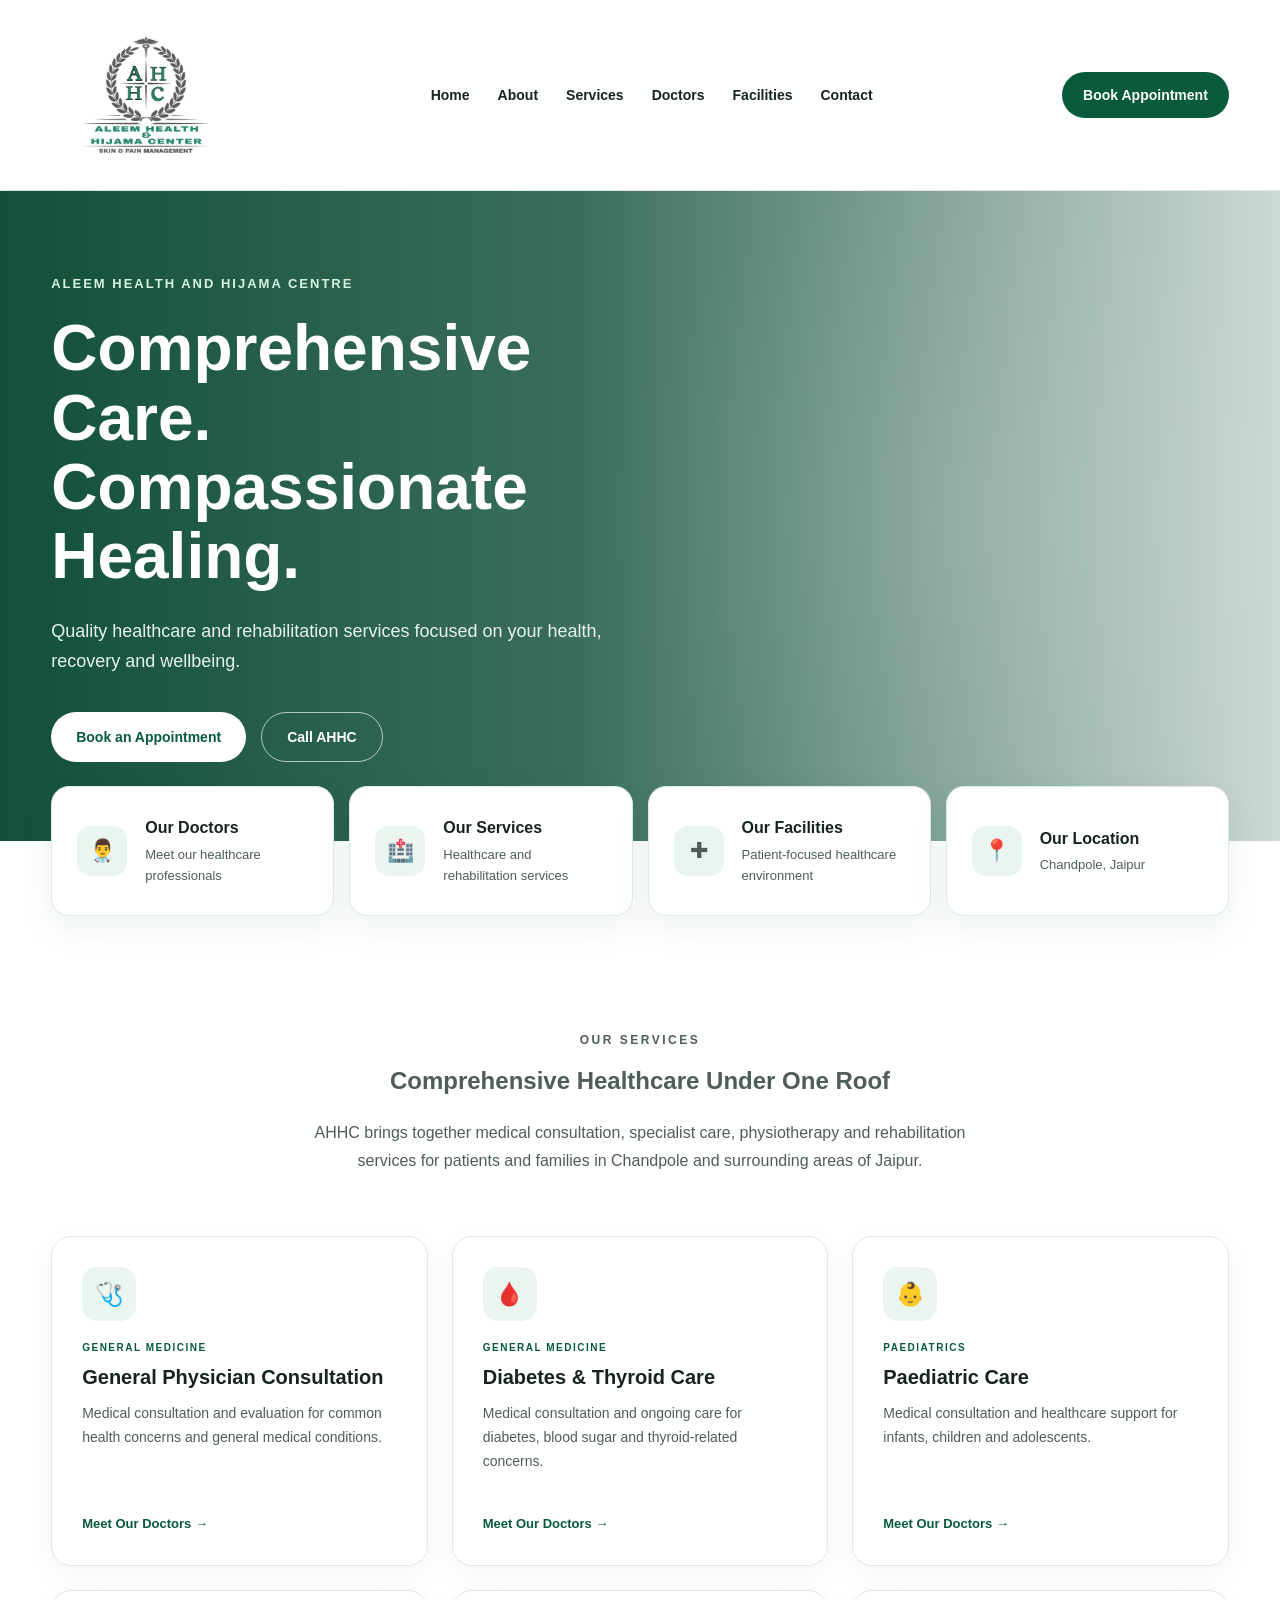
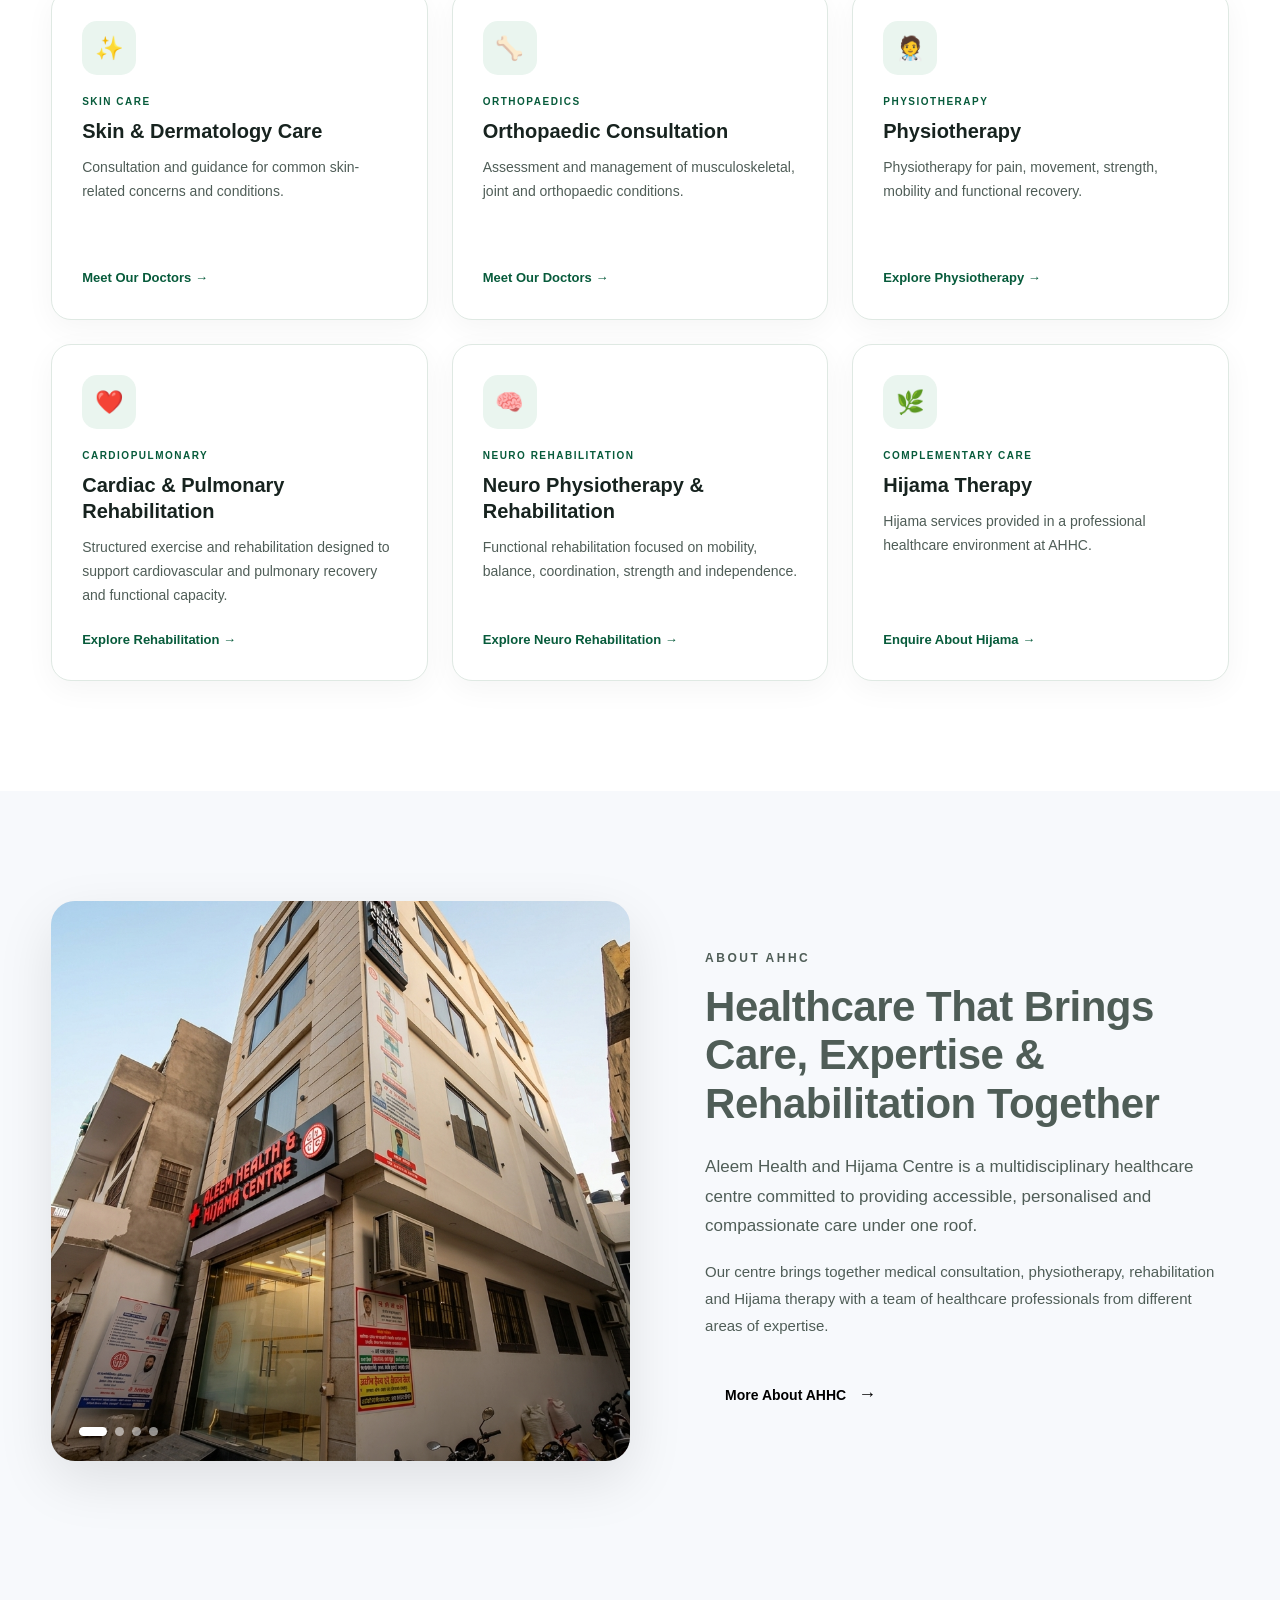
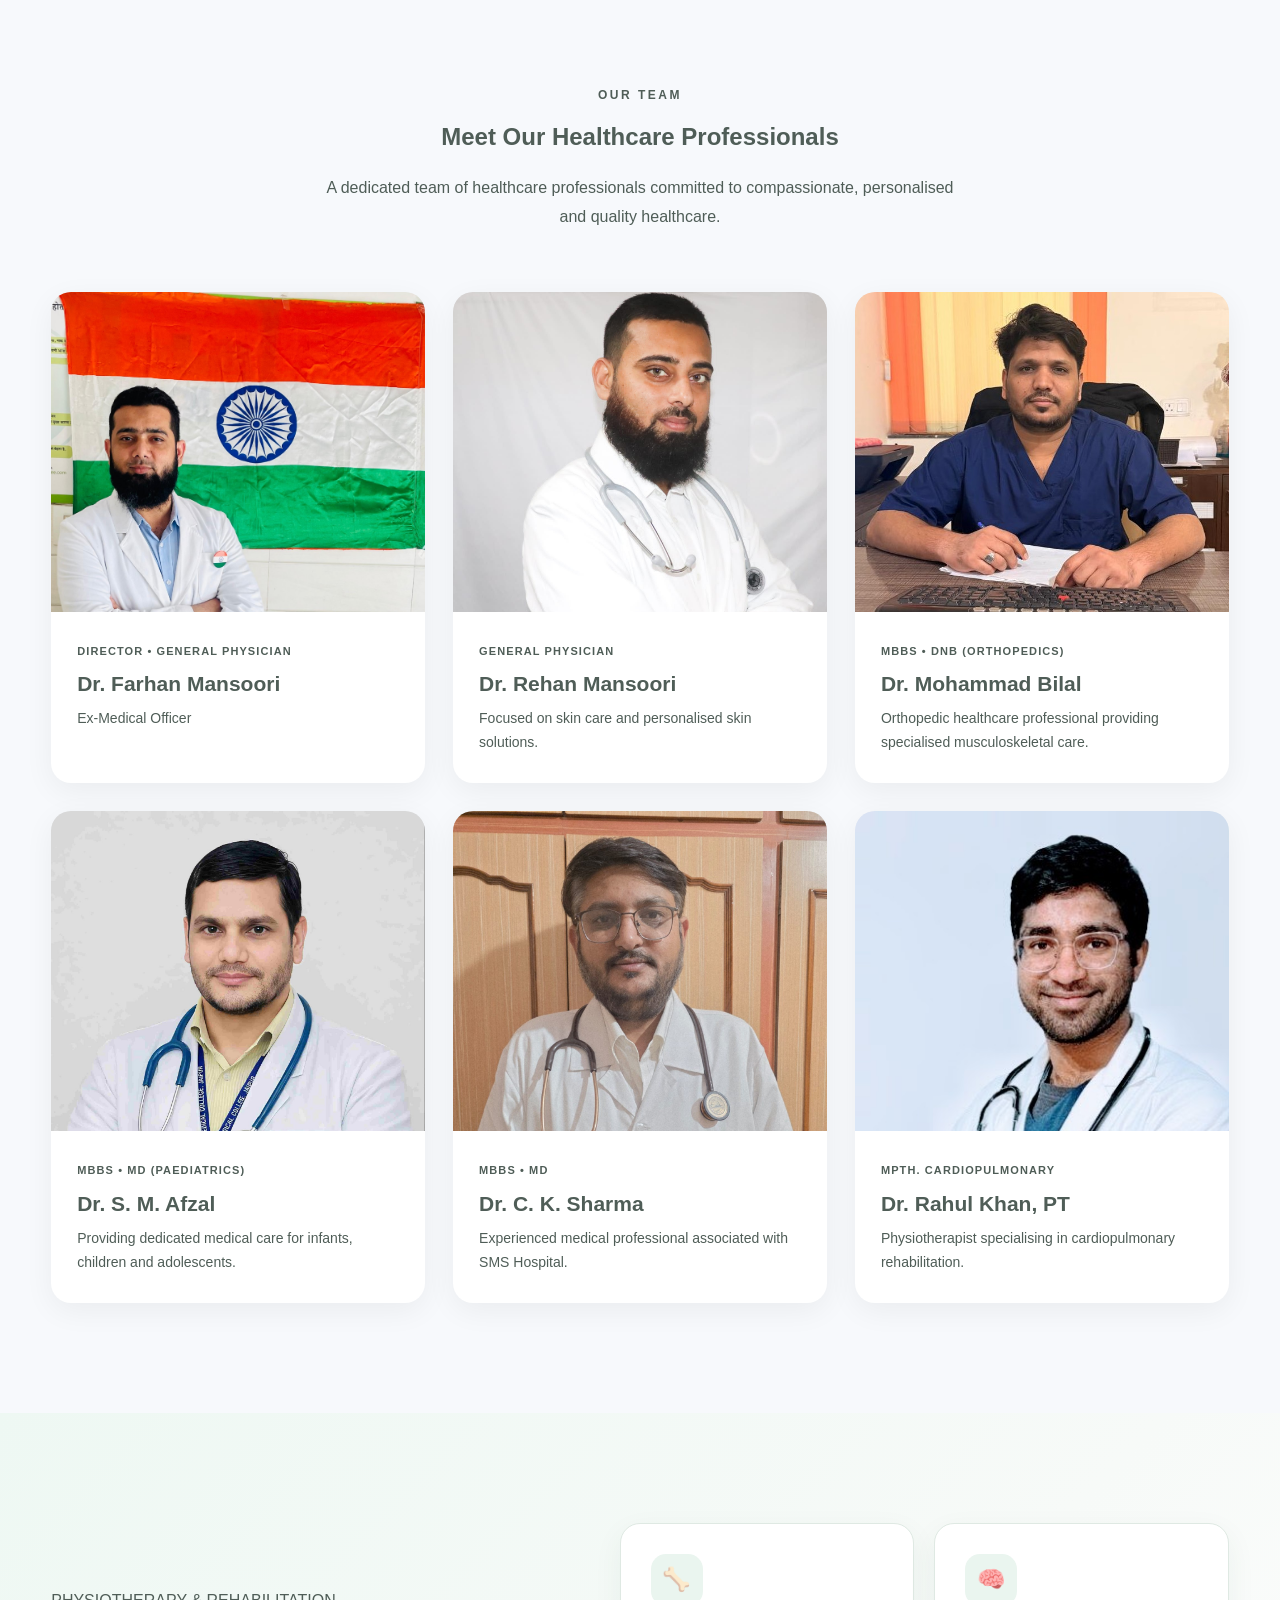
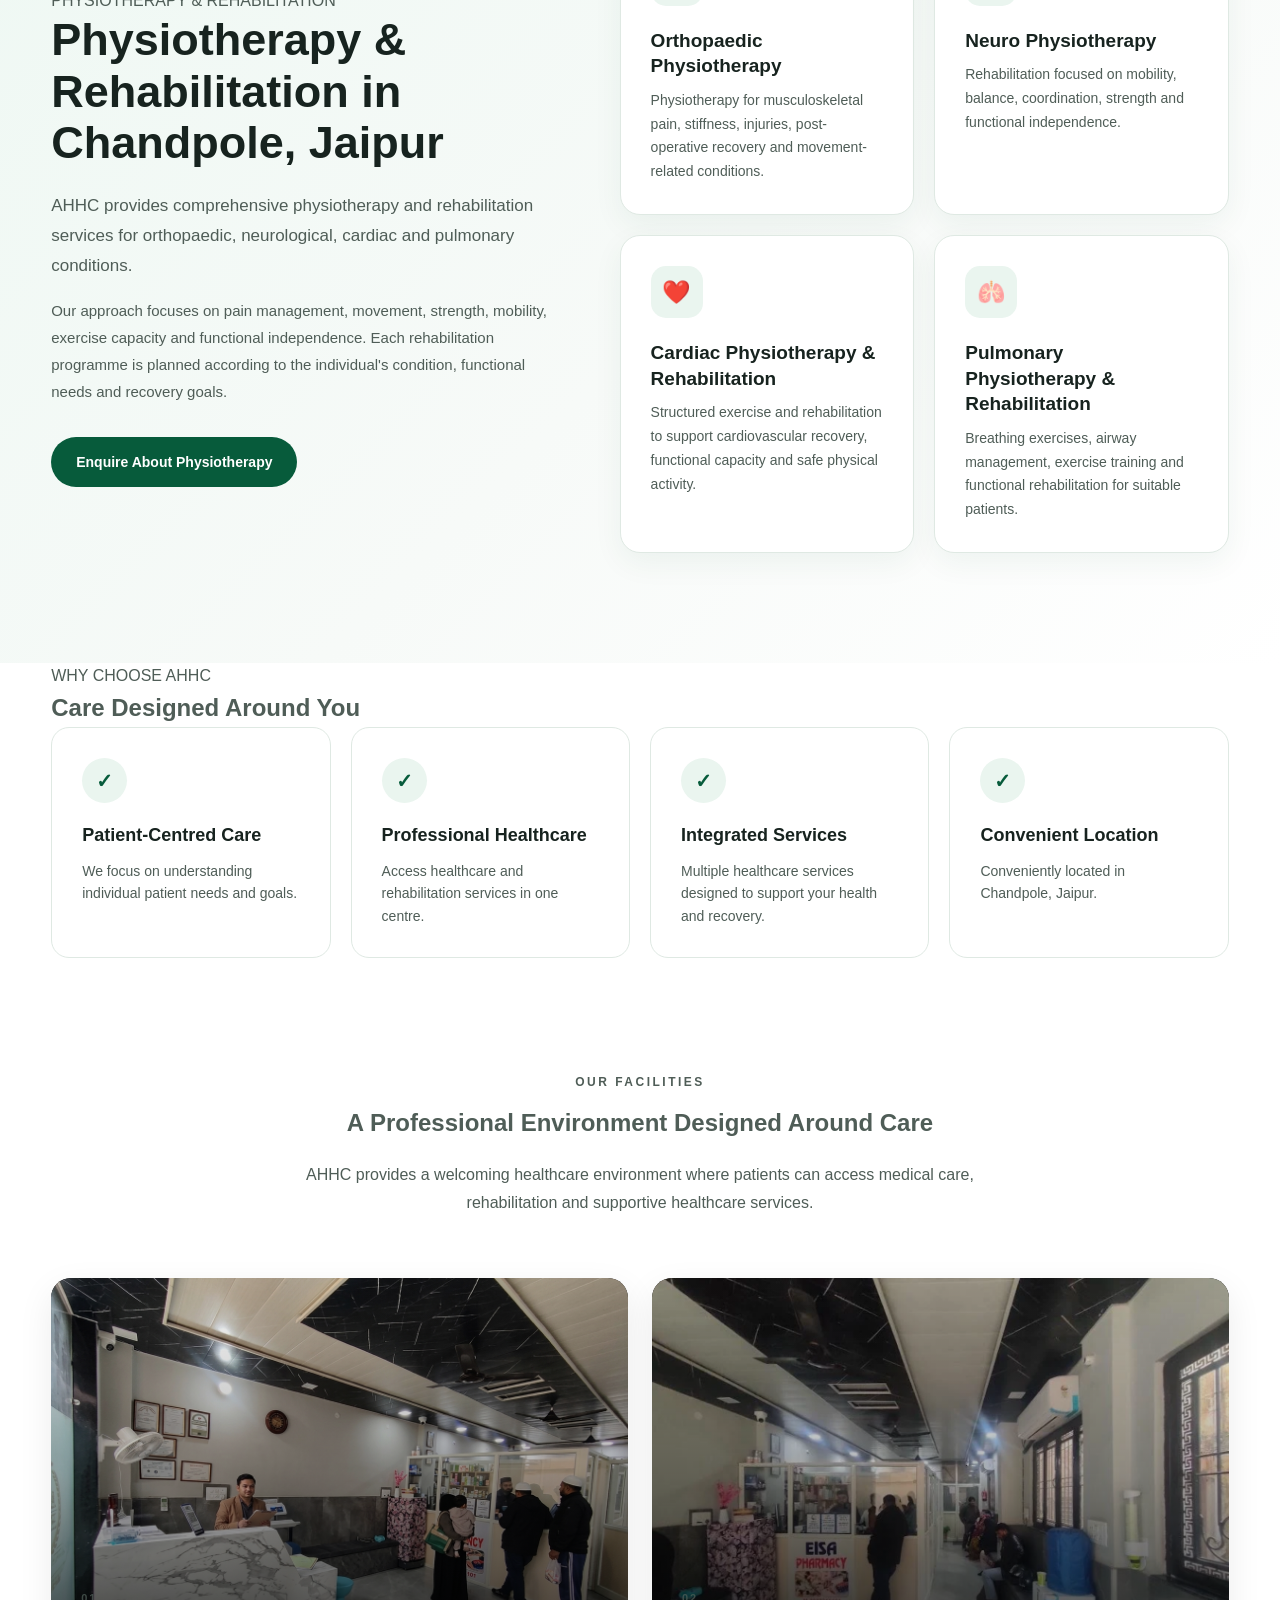
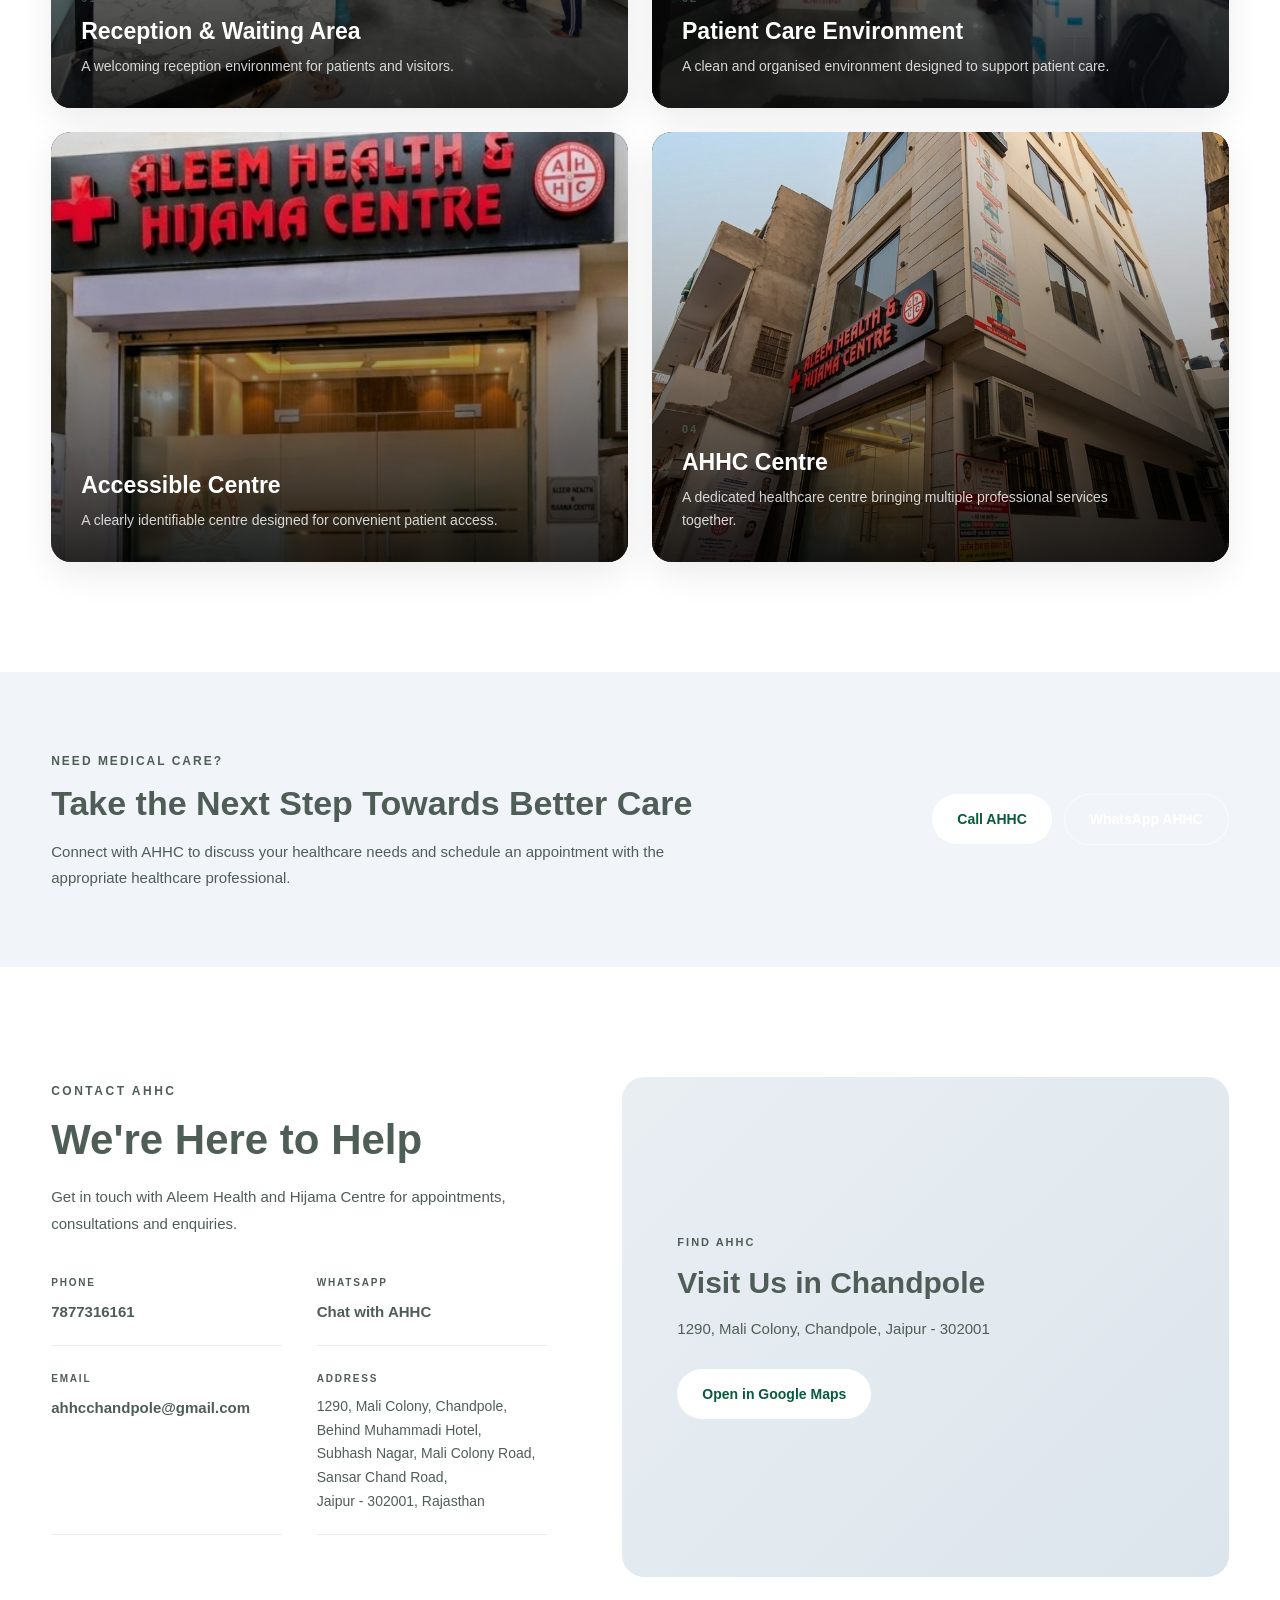
==== commit 4c5ffe89: "Update index.html" ====
--- a/index.html
+++ b/index.html
@@ -178,176 +178,7 @@
             </div>
 
         </section>
-        <!-- ================= SERVICES SECTION ================= -->
-
-<section class="services-section" id="services">
-
-    <div class="container">
-
-        <div class="section-heading">
-
-            <span>OUR SERVICES</span>
-
-            <h2>
-                Comprehensive Healthcare Under One Roof
-            </h2>
-
-            <p>
-                From medical consultation to rehabilitation,
-                AHHC brings together multiple healthcare
-                services with a patient-centred approach.
-            </p>
-
-        </div>
-
-
-        <div class="services-grid">
-
-
-            <!-- ================= SERVICE 1 ================= -->
-
-            <article class="service-card">
-
-                <div class="service-icon">
-                    <span>01</span>
-                </div>
-
-                <div class="service-content">
-
-                    <h3>
-                        General Medicine
-                    </h3>
-
-                    <p>
-                        Professional medical consultation,
-                        assessment and management for a wide
-                        range of common health concerns.
-                    </p>
-
-                    <a href="#doctors">
-                        Meet Our Doctors →
-                    </a>
-
-                </div>
-
-            </article>
-
-
-            <!-- ================= SERVICE 2 ================= -->
-
-            <article class="service-card">
-
-                <div class="service-icon">
-                    <span>02</span>
-                </div>
-
-                <div class="service-content">
-
-                    <h3>
-                        Paediatrics
-                    </h3>
-
-                    <p>
-                        Dedicated healthcare for infants,
-                        children and adolescents with
-                        age-appropriate medical care.
-                    </p>
-
-                    <a href="#doctors">
-                        Meet Our Doctors →
-                    </a>
-
-                </div>
-
-            </article>
-
-
-            <!-- ================= SERVICE 3 ================= -->
-
-            <article class="service-card">
-
-                <div class="service-icon">
-                    <span>03</span>
-                </div>
-
-                <div class="service-content">
-
-                    <h3>
-                        Orthopaedics
-                    </h3>
-
-                    <p>
-                        Assessment and management of
-                        musculoskeletal and orthopaedic
-                        conditions.
-                    </p>
-
-                    <a href="#doctors">
-                        Meet Our Doctors →
-                    </a>
-
-                </div>
-
-            </article>
-
-
-            <!-- ================= SERVICE 4 ================= -->
-
-            <article class="service-card">
-
-                <div class="service-icon">
-                    <span>04</span>
-                </div>
-
-                <div class="service-content">
-
-                    <h3>
-                        Physiotherapy
-                    </h3>
-
-                    <p>
-                        Evidence-based physiotherapy focused
-                        on pain management, movement,
-                        strength and functional recovery.
-                    </p>
-
-                    <a href="#contact">
-                        Learn More →
-                    </a>
-
-                </div>
-
-            </article>
-
-
-            <!-- ================= SERVICE 5 ================= -->
-
-            <article class="service-card">
-
-                <div class="service-icon">
-                    <span>05</span>
-                </div>
-
-                <div class="service-content">
-
-                    <h3>
-                        Cardiopulmonary Rehabilitation
-                    </h3>
-
-                    <p>
-                        Structured rehabilitation designed
-                        to improve functional capacity,
-                        exercise tolerance and quality of life.
-                    </p>
-
-                    <a href="#contact">
-                        Learn More →
-                    </a>
-
-                </div>
-
-            </article>
-
+        
 
                     <!-- ================= SERVICES SECTION ================= -->
 
@@ -568,7 +399,7 @@
                                 recovery.
                             </p>
 
-                            <a href="services/physiotherapy.html">
+                            <a href="services/physiotherapy .html">
     Explore Physiotherapy →
                             </a>
 
--- a/css/style.css
+++ b/css/style.css
@@ -2660,793 +2660,1021 @@
 
         padding: 27px;
     }
-
-}
 /* =========================================================
-   PHYSIOTHERAPY SERVICE PAGE
+   AHHC - PHYSIOTHERAPY SERVICE PAGE
+   services/physiotherapy.html
    ========================================================= */
 
 
 /* =========================
-   SERVICE PAGE HERO
+   1. RESET
    ========================= */
 
+* {
+    margin: 0;
+    padding: 0;
+    box-sizing: border-box;
+}
+
+:root {
+    --primary-green: #075b3b;
+    --dark-green: #03452d;
+
+    --dark: #17231f;
+    --text: #4f5d57;
+
+    --white: #ffffff;
+
+    --light-bg: #f7faf8;
+    --light-green: #eaf5ef;
+
+    --border: #dfe9e3;
+
+    --container-width: 1180px;
+
+    --radius: 18px;
+
+    --shadow: 0 12px 35px rgba(7, 91, 59, 0.08);
+}
+
+html {
+    scroll-behavior: smooth;
+}
+
+body {
+    font-family: Arial, Helvetica, sans-serif;
+
+    color: var(--text);
+
+    background: var(--white);
+
+    line-height: 1.6;
+}
+
+a {
+    text-decoration: none;
+    color: inherit;
+}
+
+img {
+    max-width: 100%;
+    display: block;
+}
+
+.container {
+    width: min(92%, var(--container-width));
+
+    margin: 0 auto;
+}
+
+
+/* =========================
+   2. HEADER
+   ========================= */
+
+.site-header {
+    position: sticky;
+
+    top: 0;
+
+    z-index: 1000;
+
+    background: rgba(255, 255, 255, 0.97);
+
+    backdrop-filter: blur(10px);
+
+    border-bottom: 1px solid var(--border);
+}
+
+.header-container {
+    min-height: 82px;
+
+    display: flex;
+
+    align-items: center;
+
+    justify-content: space-between;
+
+    gap: 30px;
+}
+
+.logo img {
+    width: 190px;
+
+    height: auto;
+}
+
+.main-nav {
+    display: flex;
+
+    align-items: center;
+
+    gap: 28px;
+}
+
+.main-nav a {
+    font-size: 14px;
+
+    font-weight: 600;
+
+    color: var(--dark);
+
+    transition: 0.25s ease;
+}
+
+.main-nav a:hover {
+    color: var(--primary-green);
+}
+
+.header-button {
+    background: var(--primary-green);
+
+    color: var(--white);
+
+    padding: 12px 21px;
+
+    border-radius: 30px;
+
+    font-size: 14px;
+
+    font-weight: 700;
+
+    transition: 0.25s ease;
+}
+
+.header-button:hover {
+    background: var(--dark-green);
+
+    transform: translateY(-2px);
+}
+
+.menu-toggle {
+    display: none;
+
+    border: none;
+
+    background: none;
+
+    font-size: 28px;
+
+    cursor: pointer;
+
+    color: var(--primary-green);
+}
+
+
+/* =========================
+   3. COMMON BUTTONS
+   ========================= */
+
+.primary-button,
+.secondary-button {
+    display: inline-flex;
+
+    align-items: center;
+
+    justify-content: center;
+
+    min-height: 50px;
+
+    padding: 13px 25px;
+
+    border-radius: 30px;
+
+    font-size: 14px;
+
+    font-weight: 700;
+
+    transition: 0.25s ease;
+}
+
+.primary-button {
+    background: var(--primary-green);
+
+    color: var(--white);
+}
+
+.primary-button:hover {
+    background: var(--dark-green);
+
+    transform: translateY(-2px);
+
+    box-shadow: 0 10px 25px rgba(7, 91, 59, 0.18);
+}
+
+.secondary-button {
+    border: 1px solid var(--primary-green);
+
+    color: var(--primary-green);
+
+    background: transparent;
+}
+
+.secondary-button:hover {
+    background: var(--primary-green);
+
+    color: var(--white);
+
+    transform: translateY(-2px);
+}
+
+
+/* =========================
+   4. SERVICE PAGE HERO
+   ========================= */
+
 .service-page-hero {
-
     position: relative;
 
-    min-height: 570px;
+    min-height: 560px;
 
     display: flex;
 
     align-items: center;
+
+    overflow: hidden;
 
     background:
         linear-gradient(
             90deg,
-            rgba(3, 69, 45, 0.96) 0%,
-            rgba(3, 69, 45, 0.88) 45%,
-            rgba(3, 69, 45, 0.55) 100%
-        );
-
-    overflow: hidden;
-}
-
-
-/* Decorative background */
-
-.service-page-hero::after {
-
-    content: "";
+            rgba(3, 69, 45, 0.94),
+            rgba(3, 69, 45, 0.76),
+            rgba(3, 69, 45, 0.35)
+        ),
+        url("../images/physiotherapy-hero.jpg")
+        center/cover no-repeat;
+}
+
+.service-page-hero-content {
+    max-width: 700px;
+
+    color: var(--white);
+
+    padding: 70px 0;
+}
+
+.service-page-hero .section-label {
+    display: inline-block;
+
+    margin-bottom: 18px;
+
+    color: #d5f1e2;
+
+    font-size: 12px;
+
+    font-weight: 800;
+
+    letter-spacing: 2px;
+}
+
+.service-page-hero h1 {
+    font-size: clamp(40px, 5vw, 62px);
+
+    line-height: 1.08;
+
+    margin-bottom: 24px;
+
+    color: var(--white);
+}
+
+.service-page-hero p {
+    max-width: 650px;
+
+    margin-bottom: 32px;
+
+    color: #e7f2ec;
+
+    font-size: 18px;
+
+    line-height: 1.7;
+}
+
+.service-page-hero .hero-buttons {
+    display: flex;
+
+    align-items: center;
+
+    gap: 15px;
+
+    flex-wrap: wrap;
+}
+
+.service-page-hero .primary-button {
+    background: var(--white);
+
+    color: var(--primary-green);
+}
+
+.service-page-hero .primary-button:hover {
+    background: var(--light-green);
+
+    color: var(--dark-green);
+}
+
+.service-page-hero .secondary-button {
+    border-color: rgba(255, 255, 255, 0.7);
+
+    color: var(--white);
+}
+
+.service-page-hero .secondary-button:hover {
+    background: var(--white);
+
+    color: var(--primary-green);
+}
+
+
+/* =========================
+   5. INTRODUCTION
+   ========================= */
+
+.service-intro-section {
+    padding: 95px 0;
+
+    background: var(--white);
+}
+
+.service-intro-content {
+    max-width: 850px;
+
+    margin: 0 auto;
+
+    text-align: center;
+}
+
+.service-intro-content .section-label {
+    display: inline-block;
+
+    margin-bottom: 12px;
+
+    color: var(--primary-green);
+
+    font-size: 12px;
+
+    font-weight: 800;
+
+    letter-spacing: 2px;
+}
+
+.service-intro-content h2 {
+    color: var(--dark);
+
+    font-size: clamp(32px, 4vw, 46px);
+
+    line-height: 1.15;
+
+    margin-bottom: 25px;
+}
+
+.service-intro-content p {
+    max-width: 800px;
+
+    margin: 0 auto 17px;
+
+    font-size: 16px;
+}
+
+
+/* =========================
+   6. PHYSIOTHERAPY SERVICES
+   ========================= */
+
+.physio-services-section {
+    padding: 100px 0;
+
+    background: var(--light-bg);
+}
+
+.section-heading {
+    max-width: 750px;
+
+    margin: 0 auto 55px;
+
+    text-align: center;
+}
+
+.section-heading span {
+    display: inline-block;
+
+    margin-bottom: 12px;
+
+    color: var(--primary-green);
+
+    font-size: 12px;
+
+    font-weight: 800;
+
+    letter-spacing: 2px;
+}
+
+.section-heading h2 {
+    color: var(--dark);
+
+    font-size: clamp(32px, 4vw, 45px);
+
+    line-height: 1.15;
+
+    margin-bottom: 18px;
+}
+
+.section-heading p {
+    font-size: 16px;
+
+    color: var(--text);
+}
+
+
+/* =========================
+   7. PHYSIO SERVICE CARDS
+   ========================= */
+
+.physio-page-grid {
+    display: grid;
+
+    grid-template-columns: repeat(2, 1fr);
+
+    gap: 25px;
+}
+
+.physio-page-card {
+    padding: 35px;
+
+    background: var(--white);
+
+    border: 1px solid var(--border);
+
+    border-radius: var(--radius);
+
+    box-shadow: 0 8px 25px rgba(0, 0, 0, 0.03);
+
+    transition: 0.3s ease;
+}
+
+.physio-page-card:hover {
+    transform: translateY(-6px);
+
+    border-color: #bcd8ca;
+
+    box-shadow: var(--shadow);
+}
+
+.physio-page-icon {
+    width: 58px;
+
+    height: 58px;
+
+    display: flex;
+
+    align-items: center;
+
+    justify-content: center;
+
+    margin-bottom: 20px;
+
+    border-radius: 16px;
+
+    background: var(--light-green);
+
+    font-size: 25px;
+}
+
+.physio-page-card h3 {
+    color: var(--dark);
+
+    font-size: 22px;
+
+    line-height: 1.3;
+
+    margin-bottom: 12px;
+}
+
+.physio-page-card p {
+    font-size: 15px;
+
+    margin-bottom: 20px;
+}
+
+.physio-page-card ul {
+    list-style: none;
+
+    display: grid;
+
+    gap: 9px;
+}
+
+.physio-page-card li {
+    position: relative;
+
+    padding-left: 22px;
+
+    font-size: 14px;
+}
+
+.physio-page-card li::before {
+    content: "✓";
 
     position: absolute;
 
-    width: 500px;
-    height: 500px;
-
-    right: -180px;
-    top: -120px;
-
-    border-radius: 50%;
-
-    background:
-        rgba(255, 255, 255, 0.05);
-
-}
-
-
-/* Hero content */
-
-.service-page-hero-content {
-
-    position: relative;
-
-    z-index: 2;
-
-    max-width: 760px;
-
-    padding: 80px 0;
-}
-
-
-.service-page-hero-content .section-label {
-
-    color: #d5f1e2;
-
-    margin-bottom: 18px;
-}
-
-
-.service-page-hero h1 {
-
-    margin: 0 0 24px;
+    left: 0;
+
+    top: 0;
+
+    color: var(--primary-green);
+
+    font-weight: 800;
+}
+
+/* =========================
+   8. WHO CAN BENEFIT
+   ========================= */
+
+.physio-benefits-section {
+    padding: 100px 0;
+
+    background: var(--white);
+}
+
+.benefits-layout {
+    display: grid;
+
+    grid-template-columns: 0.9fr 1.1fr;
+
+    gap: 70px;
+
+    align-items: start;
+}
+
+.benefits-content {
+    position: sticky;
+
+    top: 120px;
+}
+
+.benefits-content .section-label {
+    display: inline-block;
+
+    margin-bottom: 12px;
+
+    color: var(--primary-green);
+
+    font-size: 12px;
+
+    font-weight: 800;
+
+    letter-spacing: 2px;
+}
+
+.benefits-content h2 {
+    color: var(--dark);
+
+    font-size: clamp(32px, 4vw, 45px);
+
+    line-height: 1.15;
+
+    margin-bottom: 20px;
+}
+
+.benefits-content p {
+    font-size: 16px;
+}
+
+.benefits-list {
+    display: grid;
+
+    gap: 15px;
+}
+
+.benefit-item {
+    padding: 25px;
+
+    border: 1px solid var(--border);
+
+    border-radius: var(--radius);
+
+    background: var(--light-bg);
+
+    transition: 0.25s ease;
+}
+
+.benefit-item:hover {
+    transform: translateX(5px);
+
+    border-color: #bcd8ca;
+
+    box-shadow: var(--shadow);
+}
+
+.benefit-item strong {
+    display: block;
+
+    margin-bottom: 5px;
+
+    color: var(--dark);
+
+    font-size: 17px;
+}
+
+.benefit-item span {
+    display: block;
+
+    font-size: 14px;
+}
+
+
+/* =========================
+   9. LOCAL PHYSIOTHERAPY
+   ========================= */
+
+.local-physio-section {
+    padding: 100px 0;
+
+    background: var(--light-bg);
+}
+
+.local-physio-content {
+    max-width: 850px;
+
+    margin: 0 auto;
+
+    text-align: center;
+}
+
+.local-physio-content .section-label {
+    display: inline-block;
+
+    margin-bottom: 12px;
+
+    color: var(--primary-green);
+
+    font-size: 12px;
+
+    font-weight: 800;
+
+    letter-spacing: 2px;
+}
+
+.local-physio-content h2 {
+    color: var(--dark);
+
+    font-size: clamp(32px, 4vw, 45px);
+
+    line-height: 1.15;
+
+    margin-bottom: 22px;
+}
+
+.local-physio-content p {
+    max-width: 800px;
+
+    margin: 0 auto 17px;
+
+    font-size: 16px;
+}
+
+.local-physio-content .primary-button {
+    margin-top: 18px;
+}
+
+
+/* =========================
+   10. SERVICE CTA
+   ========================= */
+
+.service-page-cta {
+    padding: 75px 0;
+
+    background: var(--primary-green);
 
     color: var(--white);
-
-    font-size:
-        clamp(40px, 5vw, 64px);
-
-    line-height: 1.08;
-
-    letter-spacing: -1px;
-}
-
-
-.service-page-hero p {
-
-    max-width: 680px;
-
-    margin: 0 0 32px;
-
-    color: #e5f1eb;
-
-    font-size: 18px;
-
-    line-height: 1.75;
-}
-
-
-/* Hero buttons */
-
-.service-page-hero .hero-buttons {
-
+}
+
+.service-cta-inner {
     display: flex;
 
-    flex-wrap: wrap;
-
-    gap: 14px;
-}
-
-
-.service-page-hero .primary-button {
-
+    align-items: center;
+
+    justify-content: space-between;
+
+    gap: 40px;
+}
+
+.service-cta-inner > div:first-child {
+    max-width: 650px;
+}
+
+.service-cta-inner span {
+    display: inline-block;
+
+    margin-bottom: 10px;
+
+    color: #c9ead8;
+
+    font-size: 12px;
+
+    font-weight: 800;
+
+    letter-spacing: 2px;
+}
+
+.service-cta-inner h2 {
+    margin-bottom: 12px;
+
+    color: var(--white);
+
+    font-size: clamp(30px, 4vw, 42px);
+
+    line-height: 1.15;
+}
+
+.service-cta-inner p {
+    color: #d9ede3;
+
+    font-size: 16px;
+}
+
+.service-page-cta .appointment-buttons {
+    display: flex;
+
+    gap: 12px;
+
+    flex-shrink: 0;
+}
+
+.service-page-cta .primary-button {
     background: var(--white);
 
     color: var(--primary-green);
 }
 
-
-.service-call-button {
-
-    border:
-        1px solid rgba(255, 255, 255, 0.65);
+.service-page-cta .primary-button:hover {
+    background: var(--light-green);
+}
+
+.service-page-cta .secondary-button {
+    border-color: rgba(255, 255, 255, 0.6);
 
     color: var(--white);
 }
 
+.service-page-cta .secondary-button:hover {
+    background: var(--white);
+
+    color: var(--primary-green);
+}
+
 
 /* =========================
-   INTRODUCTION SECTION
+   11. FOOTER
    ========================= */
 
-.service-intro-section {
-
-    padding: 100px 0;
-
-    background: var(--white);
-}
-
-
-.service-intro-content {
-
-    max-width: 850px;
-
-    margin: 0 auto;
+.site-footer {
+    padding-top: 70px;
+
+    background: #082d20;
+
+    color: #c8d8d1;
+}
+
+.footer-grid {
+    display: grid;
+
+    grid-template-columns: 2fr 1fr 1fr;
+
+    gap: 60px;
+
+    padding-bottom: 55px;
+}
+
+.footer-about img {
+    width: 190px;
+
+    margin-bottom: 20px;
+
+    filter: brightness(0) invert(1);
+}
+
+.footer-about p {
+    max-width: 360px;
+
+    margin-bottom: 6px;
+
+    font-size: 14px;
+}
+
+.footer-grid h3 {
+    color: var(--white);
+
+    font-size: 16px;
+
+    margin-bottom: 20px;
+}
+
+.footer-links,
+.footer-contact {
+    display: flex;
+
+    flex-direction: column;
+
+    align-items: flex-start;
+
+    gap: 10px;
+}
+
+.footer-links a,
+.footer-contact a {
+    font-size: 14px;
+
+    transition: 0.2s ease;
+}
+
+.footer-links a:hover,
+.footer-contact a:hover {
+    color: var(--white);
+}
+
+.footer-contact p {
+    font-size: 14px;
+}
+
+.footer-bottom {
+    padding: 22px 0;
+
+    border-top: 1px solid rgba(255, 255, 255, 0.1);
 
     text-align: center;
 }
 
-
-.service-intro-content .section-label {
-
-    margin-bottom: 14px;
-}
-
-
-.service-intro-content h2 {
-
-    margin: 0 0 25px;
-
-    color: var(--dark);
-
-    font-size:
-        clamp(32px, 4vw, 45px);
-
-    line-height: 1.15;
-}
-
-
-.service-intro-content p {
-
-    max-width: 760px;
-
-    margin: 0 auto 16px;
-
-    font-size: 16px;
-
-    line-height: 1.85;
+.footer-bottom p {
+    color: #9fb4aa;
+
+    font-size: 12px;
 }
 
 
 /* =========================
-   PHYSIOTHERAPY SPECIALITIES
+   12. TABLET
    ========================= */
 
-.physio-services-section {
-
-    padding: 110px 0;
-
-    background: #f7f9fc;
-}
-
-
-.physio-services-section
-.section-heading {
-
-    max-width: 760px;
-
-    margin: 0 auto 60px;
-
-    text-align: center;
-}
-
-
-.physio-page-grid {
-
-    display: grid;
-
-    grid-template-columns:
-        repeat(2, 1fr);
-
-    gap: 25px;
+@media (max-width: 900px) {
+
+    .main-nav,
+    .header-button {
+        display: none;
+    }
+
+    .menu-toggle {
+        display: block;
+    }
+
+    .header-container {
+        min-height: 72px;
+    }
+
+    .logo img {
+        width: 165px;
+    }
+
+    .benefits-layout {
+        grid-template-columns: 1fr;
+
+        gap: 45px;
+    }
+
+    .benefits-content {
+        position: static;
+    }
+
+    .service-cta-inner {
+        flex-direction: column;
+
+        align-items: flex-start;
+    }
+
+    .service-page-cta .appointment-buttons {
+        width: 100%;
+    }
 }
 
 
 /* =========================
-   PHYSIO SERVICE CARD
+   13. MOBILE
    ========================= */
 
-.physio-page-card {
-
-    position: relative;
-
-    padding: 35px;
-
-    background: var(--white);
-
-    border:
-        1px solid var(--border);
-
-    border-radius: 22px;
-
-    box-shadow:
-        0 10px 30px
-        rgba(0, 0, 0, 0.045);
-
-    transition:
-        transform 0.3s ease,
-        box-shadow 0.3s ease;
-}
-
-
-.physio-page-card:hover {
-
-    transform: translateY(-7px);
-
-    box-shadow:
-        0 18px 40px
-        rgba(7, 91, 59, 0.10);
-}
-
-
-/* Card icon */
-
-.physio-page-icon {
-
-    width: 58px;
-    height: 58px;
-
-    display: flex;
-
-    align-items: center;
-    justify-content: center;
-
-    margin-bottom: 22px;
-
-    border-radius: 16px;
-
-    background: var(--light-green);
-
-    font-size: 25px;
-}
-
-
-.physio-page-card h3 {
-
-    margin: 0 0 13px;
-
-    color: var(--dark);
-
-    font-size: 22px;
-
-    line-height: 1.3;
-}
-
-
-.physio-page-card p {
-
-    margin: 0 0 20px;
-
-    font-size: 14px;
-
-    line-height: 1.75;
-}
-
-
-/* Card list */
-
-.physio-page-card ul {
-
-    margin: 0;
-
-    padding-left: 20px;
-}
-
-
-.physio-page-card li {
-
-    margin-bottom: 8px;
-
-    color: var(--text);
-
-    font-size: 14px;
-
-    line-height: 1.6;
+@media (max-width: 700px) {
+
+    .service-page-hero {
+        min-height: 600px;
+
+        background:
+            linear-gradient(
+                90deg,
+                rgba(3, 69, 45, 0.93),
+                rgba(3, 69, 45, 0.70)
+            ),
+            url("../images/physiotherapy-hero.jpg")
+            center/cover no-repeat;
+    }
+
+    .service-page-hero-content {
+        padding: 55px 0;
+    }
+
+    .service-page-hero h1 {
+        font-size: 42px;
+    }
+
+    .service-page-hero p {
+        font-size: 16px;
+    }
+
+    .service-page-hero .hero-buttons {
+        flex-direction: column;
+
+        align-items: stretch;
+    }
+
+    .service-page-hero .hero-buttons a {
+        width: 100%;
+    }
+
+    .service-intro-section,
+    .physio-services-section,
+    .physio-benefits-section,
+    .local-physio-section {
+        padding: 75px 0;
+    }
+
+    .physio-page-grid {
+        grid-template-columns: 1fr;
+    }
+
+    .section-heading {
+        margin-bottom: 40px;
+    }
+
+    .section-heading h2,
+    .service-intro-content h2,
+    .benefits-content h2,
+    .local-physio-content h2 {
+        font-size: 32px;
+    }
+
+    .physio-page-card {
+        padding: 28px;
+    }
+
+    .service-cta-inner h2 {
+        font-size: 32px;
+    }
+
+    .service-page-cta .appointment-buttons {
+        flex-direction: column;
+    }
+
+    .service-page-cta .appointment-buttons a {
+        width: 100%;
+    }
+
+    .footer-grid {
+        grid-template-columns: 1fr;
+    }
 }
 
 
 /* =========================
-   BENEFITS SECTION
+   14. SMALL MOBILE
    ========================= */
 
-.physio-benefits-section {
-
-    padding: 110px 0;
-
-    background: var(--white);
-}
-
-
-.benefits-layout {
-
-    display: grid;
-
-    grid-template-columns:
-        0.9fr 1.1fr;
-
-    align-items: start;
-
-    gap: 70px;
-}
-
-
-.benefits-content {
-
-    max-width: 540px;
-}
-
-
-.benefits-content h2 {
-
-    margin: 0 0 20px;
-
-    color: var(--dark);
-
-    font-size:
-        clamp(32px, 4vw, 44px);
-
-    line-height: 1.15;
-}
-
-
-.benefits-content p {
-
-    font-size: 15px;
-
-    line-height: 1.8;
-}
-
-
-/* Benefits list */
-
-.benefits-list {
-
-    display: grid;
-
-    grid-template-columns:
-        repeat(2, 1fr);
-
-    gap: 18px;
-}
-
-
-.benefit-item {
-
-    padding: 24px;
-
-    border:
-        1px solid var(--border);
-
-    border-radius: 16px;
-
-    background: #f8faf9;
-}
-
-
-.benefit-item strong {
-
-    display: block;
-
-    margin-bottom: 7px;
-
-    color: var(--dark);
-
-    font-size: 16px;
-}
-
-
-.benefit-item span {
-
-    display: block;
-
-    color: var(--text);
-
-    font-size: 13px;
-
-    line-height: 1.65;
-}
-
-
-/* =========================
-   LOCAL AREA SECTION
-   ========================= */
-
-.local-physio-section {
-
-    padding: 100px 0;
-
-    background: #eef8f3;
-}
-
-
-.local-physio-content {
-
-    max-width: 850px;
-
-    margin: 0 auto;
-
-    text-align: center;
-}
-
-
-.local-physio-content h2 {
-
-    margin: 0 0 20px;
-
-    color: var(--dark);
-
-    font-size:
-        clamp(32px, 4vw, 44px);
-
-    line-height: 1.15;
-}
-
-
-.local-physio-content p {
-
-    max-width: 760px;
-
-    margin: 0 auto 16px;
-
-    font-size: 15px;
-
-    line-height: 1.8;
-}
-
-
-.local-physio-content
-.primary-button {
-
-    margin-top: 18px;
-
-    background: var(--primary-green);
-
-    color: var(--white);
-}
-
-
-.local-physio-content
-.primary-button:hover {
-
-    background: var(--dark-green);
-}
-
-
-/* =========================
-   SERVICE CTA
-   ========================= */
-
-.service-page-cta {
-
-    padding: 80px 0;
-
-    background: var(--dark-green);
-
-    color: var(--white);
-}
-
-
-.service-cta-inner {
-
-    display: flex;
-
-    align-items: center;
-
-    justify-content: space-between;
-
-    gap: 40px;
-}
-
-
-.service-cta-inner > div:first-child {
-
-    max-width: 650px;
-}
-
-
-.service-cta-inner span {
-
-    display: block;
-
-    margin-bottom: 12px;
-
-    color: #cce9da;
-
-    font-size: 12px;
-
-    font-weight: 800;
-
-    letter-spacing: 2px;
-}
-
-
-.service-cta-inner h2 {
-
-    margin: 0 0 15px;
-
-    color: var(--white);
-
-    font-size:
-        clamp(30px, 4vw, 42px);
-
-    line-height: 1.15;
-}
-
-
-.service-cta-inner p {
-
-    margin: 0;
-
-    color: #d8e9e1;
-
-    font-size: 15px;
-
-    line-height: 1.7;
-}
-
-
-.service-cta-inner
-.appointment-buttons {
-
-    display: flex;
-
-    flex-shrink: 0;
-
-    flex-wrap: wrap;
-
-    gap: 12px;
-}
-
-
-/* =========================
-   TABLET
-   ========================= */
-
-@media (max-width: 1000px) {
+@media (max-width: 520px) {
+
+    .container {
+        width: min(90%, var(--container-width));
+    }
 
     .service-page-hero {
-
-        min-height: 520px;
-    }
-
-
-    .benefits-layout {
-
-        grid-template-columns: 1fr;
-
-        gap: 45px;
-    }
-
-
-    .benefits-content {
-
-        max-width: 750px;
-    }
-
-
-    .service-cta-inner {
-
-        flex-direction: column;
-
-        align-items: flex-start;
-    }
-
-}
-
-
-/* =========================
-   MOBILE
-   ========================= */
-
-@media (max-width: 650px) {
-
-    .service-page-hero {
-
-        min-height: auto;
-    }
-
-
-    .service-page-hero-content {
-
-        padding: 75px 0;
-    }
-
+        min-height: 650px;
+    }
 
     .service-page-hero h1 {
-
         font-size: 38px;
-
-        line-height: 1.12;
-    }
-
-
-    .service-page-hero p {
-
-        font-size: 16px;
-
-        line-height: 1.7;
-    }
-
-
-    .service-page-hero .hero-buttons {
-
-        flex-direction: column;
-
-        align-items: stretch;
-    }
-
-
-    .service-page-hero
-    .hero-buttons a {
-
-        width: 100%;
-    }
-
-
-    .service-intro-section {
-
-        padding: 80px 0;
-    }
-
-
-    .service-intro-content h2 {
-
-        font-size: 31px;
-    }
-
-
-    .service-intro-content p {
-
-        font-size: 14px;
-
-        line-height: 1.75;
-    }
-
-
-    .physio-services-section {
-
-        padding: 80px 0;
-    }
-
-
-    .physio-services-section
-    .section-heading {
-
-        margin-bottom: 40px;
-    }
-
-
-    .physio-page-grid {
-
-        grid-template-columns: 1fr;
-
-        gap: 18px;
-    }
-
-
-    .physio-page-card {
-
-        padding: 28px;
-    }
-
+    }
+
+    .service-intro-content h2,
+    .section-heading h2,
+    .benefits-content h2,
+    .local-physio-content h2 {
+        font-size: 30px;
+    }
 
     .physio-page-card h3 {
-
         font-size: 20px;
     }
 
-
-    .physio-benefits-section {
-
-        padding: 80px 0;
-    }
-
-
-    .benefits-content h2 {
-
-        font-size: 31px;
-    }
-
-
-    .benefits-list {
-
-        grid-template-columns: 1fr;
-
-        gap: 15px;
-    }
-
-
-    .local-physio-section {
-
-        padding: 80px 0;
-    }
-
-
-    .local-physio-content h2 {
-
-        font-size: 31px;
-    }
-
-
-    .local-physio-content p {
-
-        font-size: 14px;
-
-        line-height: 1.75;
-    }
-
-
-    .service-page-cta {
-
-        padding: 65px 0;
-    }
-
-
-    .service-cta-inner {
-
-        gap: 30px;
-    }
-
-
-    .service-cta-inner h2 {
-
-        font-size: 30px;
-    }
-
-
-    .service-cta-inner
-    .appointment-buttons {
-
-        width: 100%;
-
-        flex-direction: column;
-    }
-
-
-    .service-cta-inner
-    .appointment-buttons a {
-
-        width: 100%;
-    }
-
-}
+    .benefit-item {
+        padding: 22px;
+    }
+
+    .footer-grid {
+        gap: 35px;
+    }
+}
